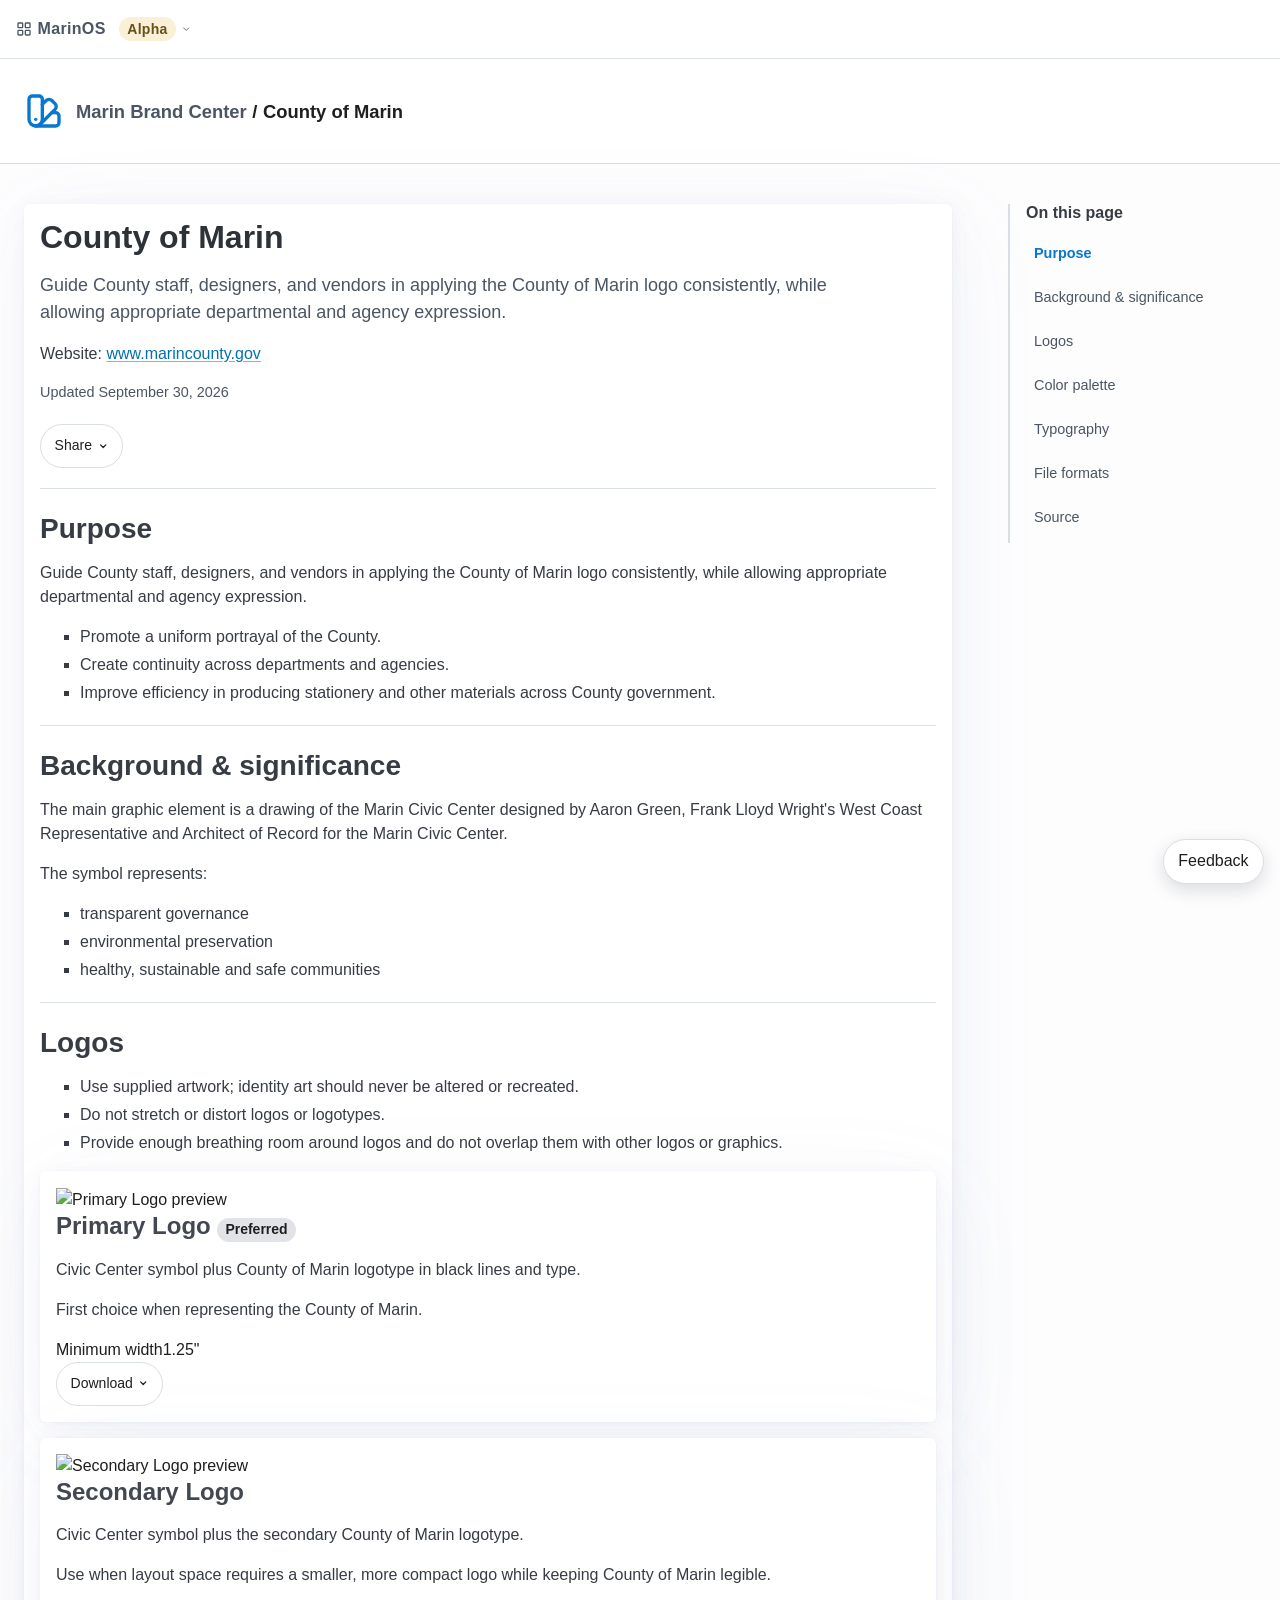
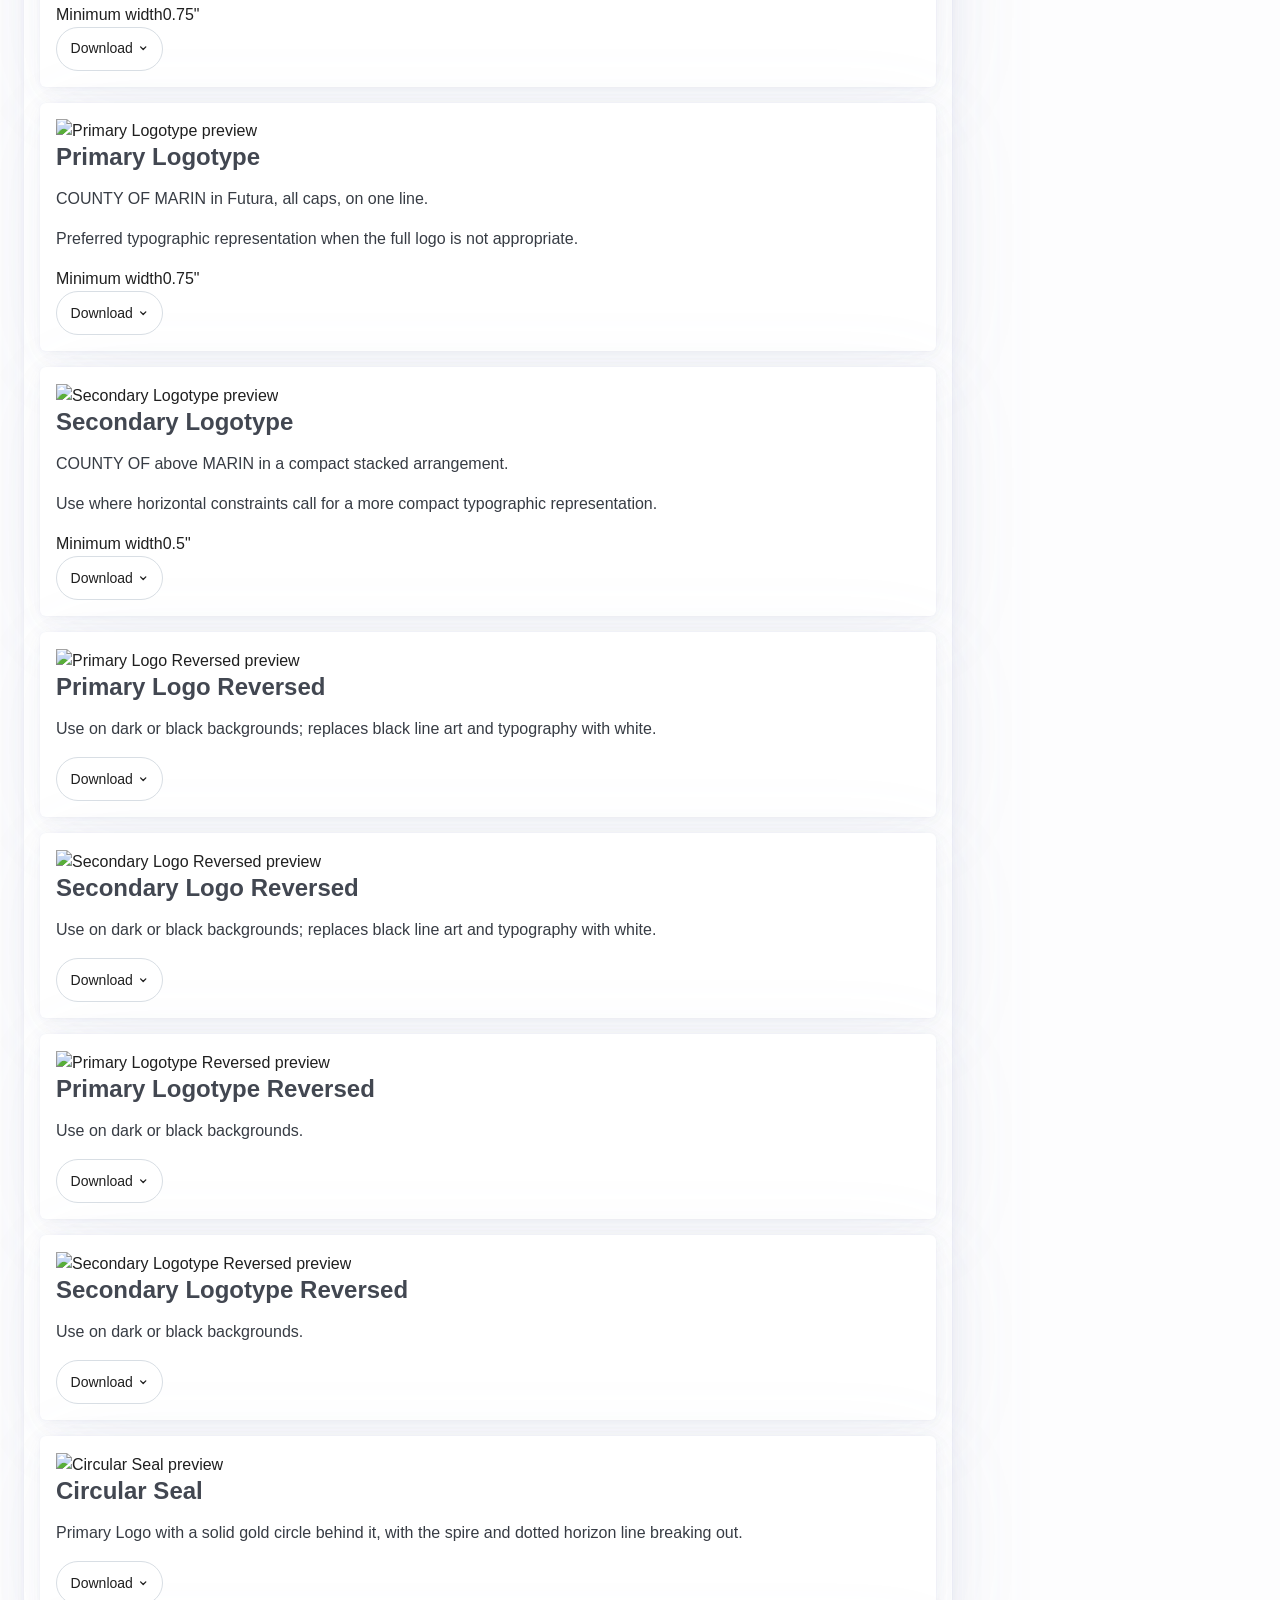
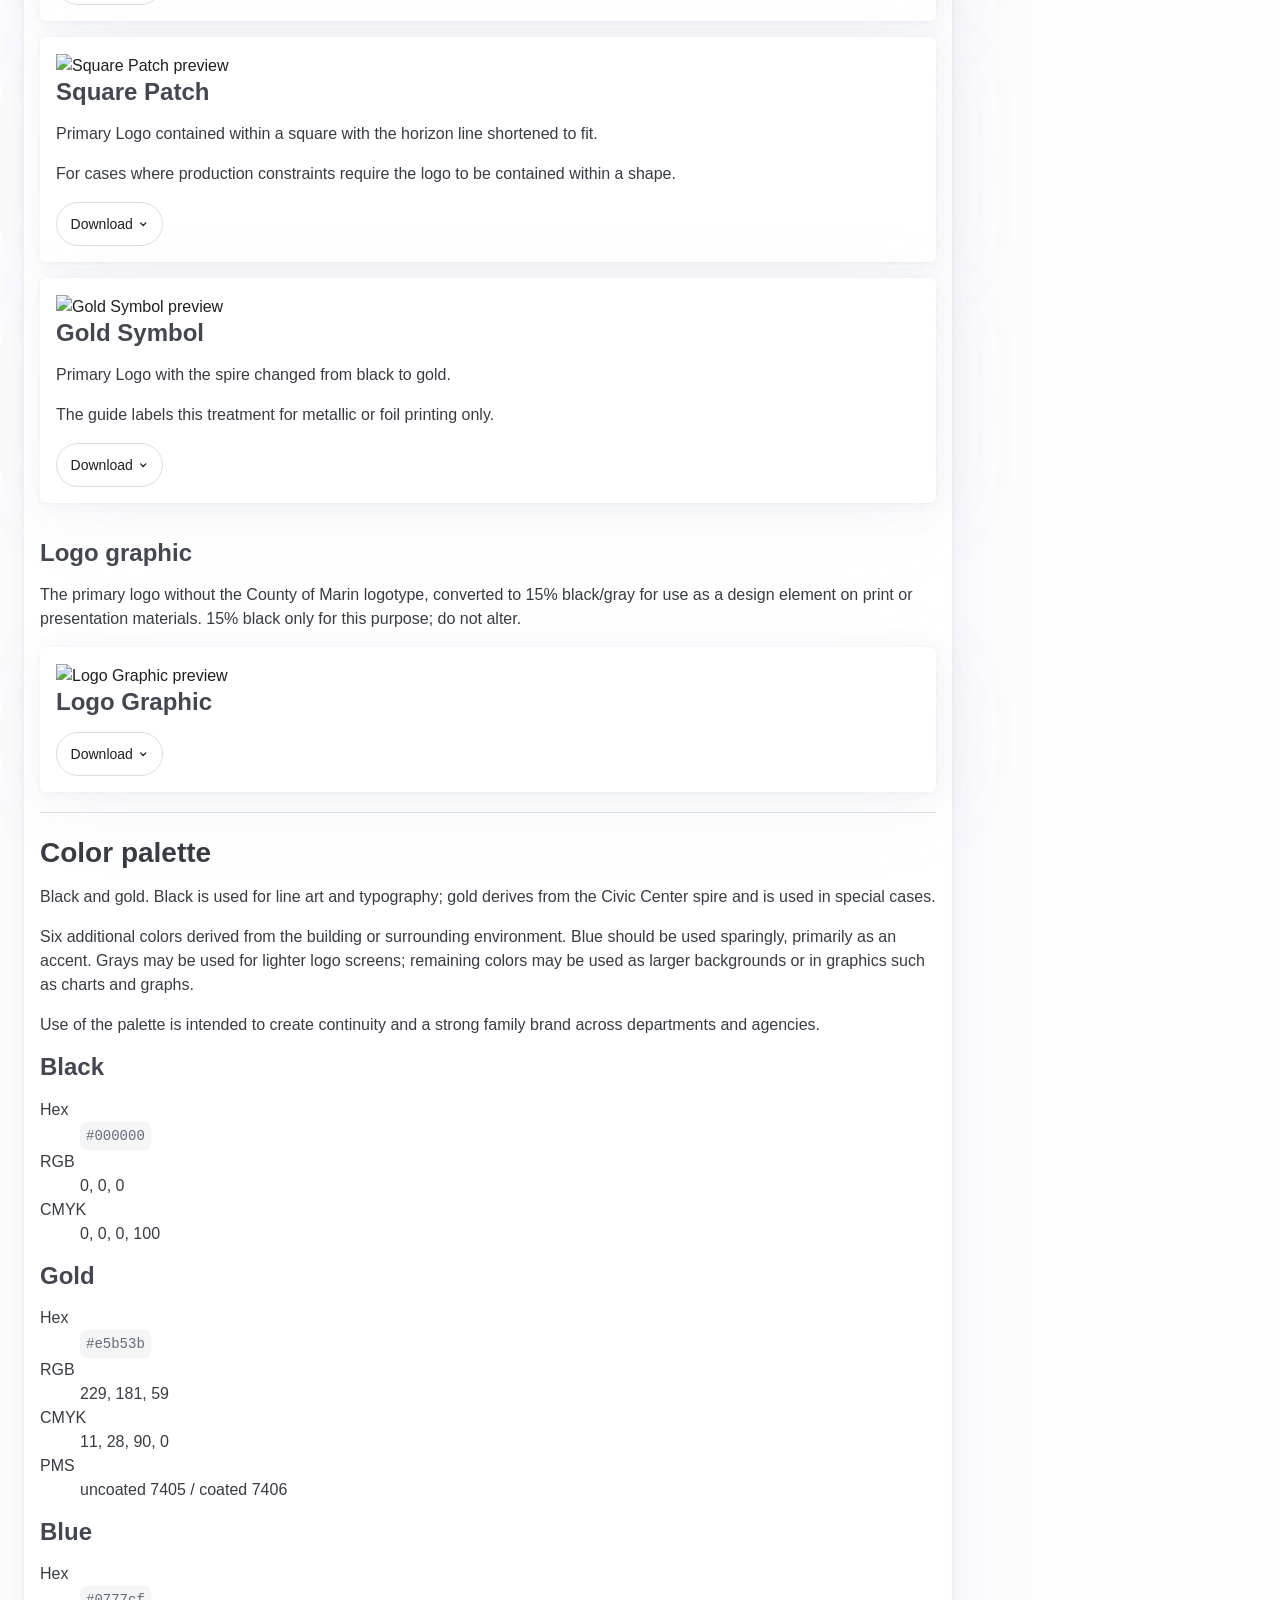
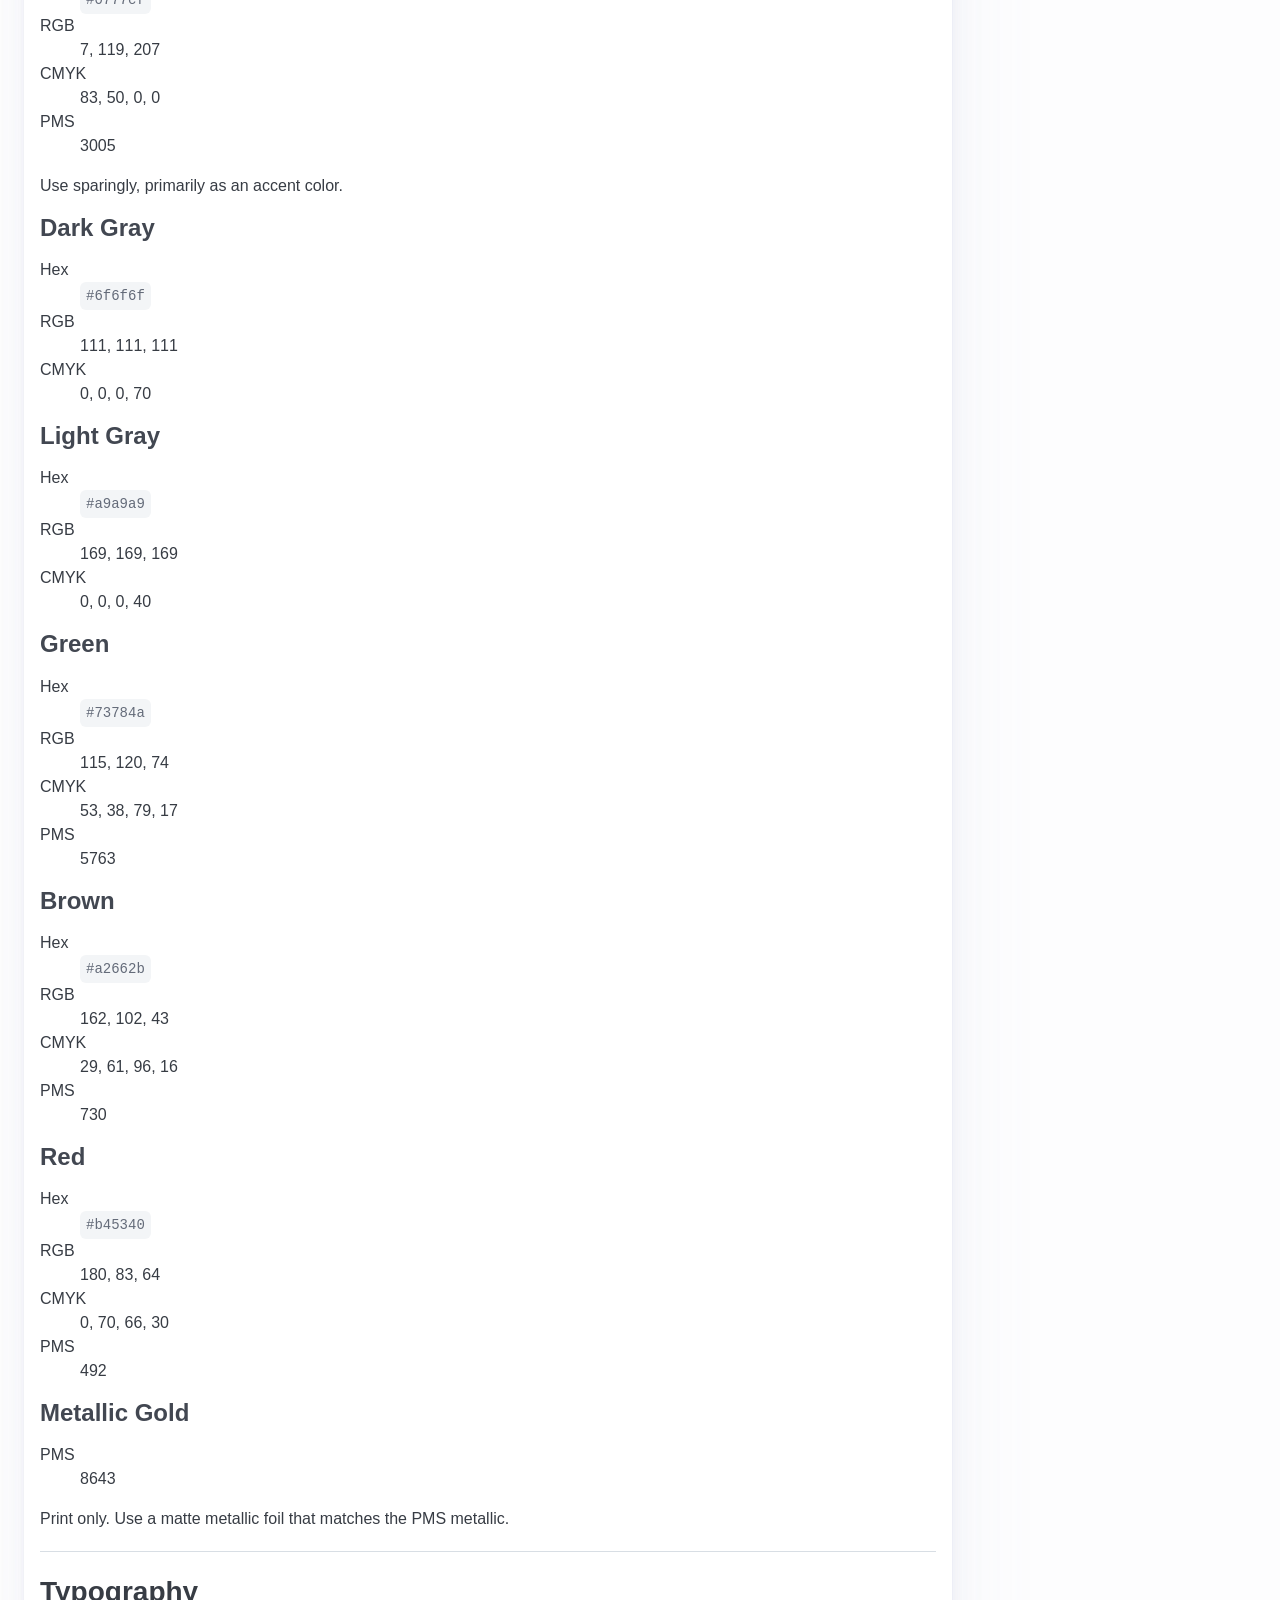
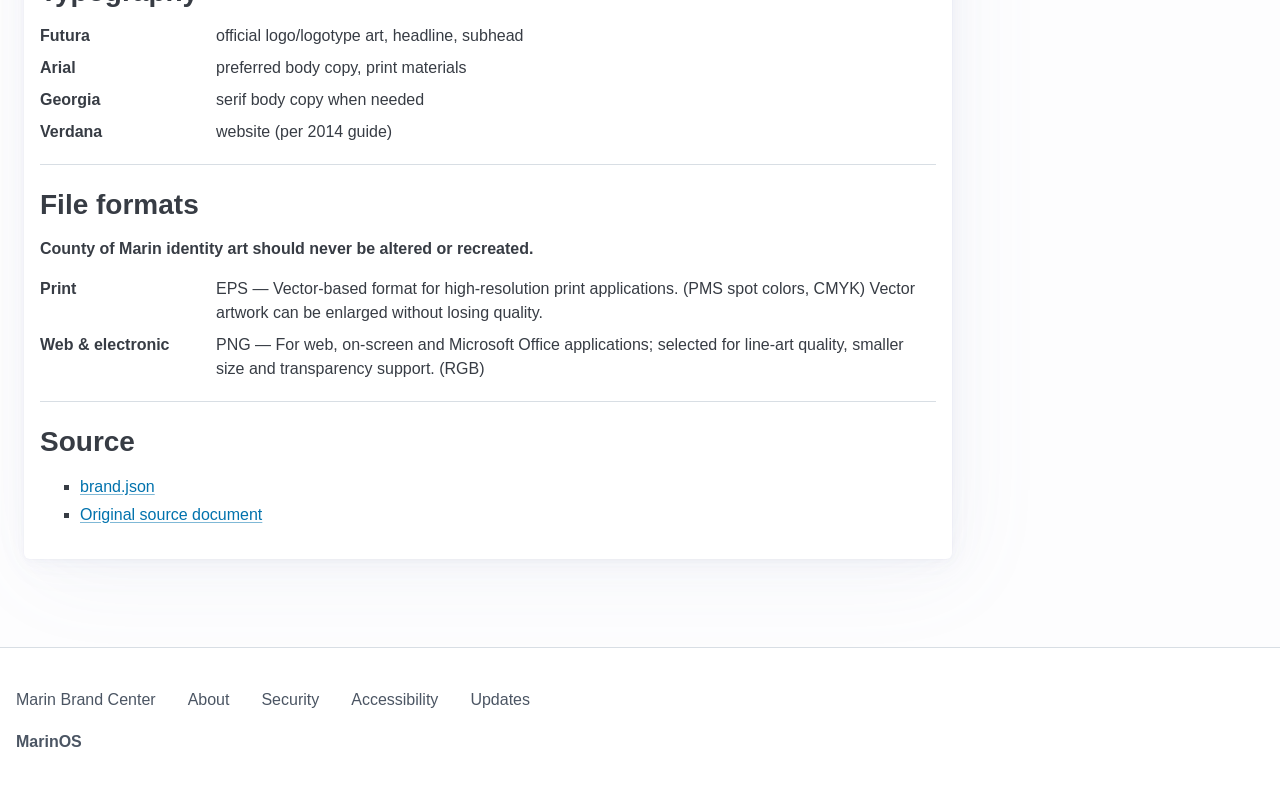
==== brands/county-of-marin/index.html @ d4b9179e "Add Engage Marin to the Brand Center Engage Marin now has its own page with its logos, colors, and f" ====
<!doctype html>
<html lang="en">
  <head>
    <meta charset="utf-8">
    <meta name="viewport" content="width=device-width, initial-scale=1">
    <title>County of Marin | Marin Brand Center</title><link rel="icon" type="image/svg+xml" href="data:image/svg+xml,%3Csvg xmlns='http://www.w3.org/2000/svg' viewBox='0 0 48 48'%3E%3Crect width='48' height='48' rx='10' fill='%23000'/%3E%3Cg fill='none' stroke='%23e5b53b' stroke-width='3.2' stroke-linecap='round' stroke-linejoin='round' transform='translate(9,9) scale(1.25)'%3E%3Cpath d='M11 17a4 4 0 0 1-8 0V5a2 2 0 0 1 2-2h4a2 2 0 0 1 2 2Z'/%3E%3Cpath d='M16.7 13H19a2 2 0 0 1 2 2v4a2 2 0 0 1-2 2H7'/%3E%3Cpath d='M 7 17h.01'/%3E%3Cpath d='m11 8 2.3-2.3a2.4 2.4 0 0 1 3.404.004L18.6 7.6a2.4 2.4 0 0 1 .026 3.434L9.9 19.8'/%3E%3C/g%3E%3C/svg%3E">
    <meta name="description" content="Guide County staff, designers, and vendors in applying the County of Marin logo consistently, while allowing appropriate departmental and agency expression.">
    <link rel="stylesheet" href="../../vendor/marinos/marinos.css">
    <link rel="stylesheet" href="styles.css">
  </head>
  <body>
    <a class="skip-link" href="#main">Skip to main content</a>
    <marin-os-banner></marin-os-banner>
    <header class="site-header"><div class="header-inner"><span class="docs-brand-icon" aria-hidden="true"><svg viewBox="0 0 24 24"><path d="M11 17a4 4 0 0 1-8 0V5a2 2 0 0 1 2-2h4a2 2 0 0 1 2 2Z"/><path d="M16.7 13H19a2 2 0 0 1 2 2v4a2 2 0 0 1-2 2H7"/><path d="M 7 17h.01"/><path d="m11 8 2.3-2.3a2.4 2.4 0 0 1 3.404.004L18.6 7.6a2.4 2.4 0 0 1 .026 3.434L9.9 19.8"/></svg></span><nav class="breadcrumb-nav" aria-label="Breadcrumb"><a href="../../index.html">Marin Brand Center</a> <span aria-hidden="true">/</span> County of Marin</nav></div></header>
    <main id="main" class="page" tabindex="-1">
      <div class="docs-layout">
        <article class="content">
          <h1 class="doc-title">County of Marin</h1>
          <p class="doc-description">Guide County staff, designers, and vendors in applying the County of Marin logo consistently, while allowing appropriate departmental and agency expression.</p>
          <p class="doc-website">Website: <a href="https://www.marincounty.gov/">www.marincounty.gov</a></p>
          <p class="doc-updated">Updated September 30, 2026</p>
          <div class="doc-actions">
            <div class="menu">
              <button type="button" class="doc-action menu-toggle" aria-expanded="false" aria-controls="share-menu-panel">Share<svg class="menu-toggle__caret" aria-hidden="true" viewBox="0 0 16 16"><path d="M4 6l4 4 4-4"/></svg></button>
              <div id="share-menu-panel" class="menu-panel" hidden><button type="button" data-action="share">Copy link</button></div>
            </div>
            <span class="doc-action-status" role="status" aria-live="polite"></span>
          </div>

        <section class="section" id="overview">
          <h2>Purpose</h2>
          <p>Guide County staff, designers, and vendors in applying the County of Marin logo consistently, while allowing appropriate departmental and agency expression.</p>
          <ul>
            <li>Promote a uniform portrayal of the County.</li>
            <li>Create continuity across departments and agencies.</li>
            <li>Improve efficiency in producing stationery and other materials across County government.</li>
          </ul>
        </section>

        <section class="section" id="background">
          <h2>Background &amp; significance</h2>
          <p>The main graphic element is a drawing of the Marin Civic Center designed by Aaron Green, Frank Lloyd Wright's West Coast Representative and Architect of Record for the Marin Civic Center.</p>
          <p>The symbol represents:</p>
          <ul>
            <li>transparent governance</li>
            <li>environmental preservation</li>
            <li>healthy, sustainable and safe communities</li>
          </ul>
        </section>

        <section class="section" id="logos">
          <h2>Logos</h2>
          <ul>
            <li>Use supplied artwork; identity art should never be altered or recreated.</li>
            <li>Do not stretch or distort logos or logotypes.</li>
            <li>Provide enough breathing room around logos and do not overlap them with other logos or graphics.</li>
          </ul>
          <div class="logo-grid">
            <article class="logo-card">
              <div class="logo-card__preview">
                <img src="assets/reference-previews/primary-logo-reference.png" alt="Primary Logo preview" loading="lazy">
              </div>
              <h3>Primary Logo <span class="app-badge">Preferred</span></h3>
              <p>Civic Center symbol plus County of Marin logotype in black lines and type.</p>
              <p>First choice when representing the County of Marin.</p>
              <div class="logo-card__meta">
                <div class="logo-card__field"><span class="logo-card__label">Minimum width</span><span class="logo-card__value">1.25"</span></div>
              </div>
              
              <div class="menu logo-card__download">
                <button type="button" class="doc-action menu-toggle" aria-expanded="false" aria-controls="download-primary-logo-panel">Download<svg class="menu-toggle__caret" aria-hidden="true" viewBox="0 0 16 16"><path d="M4 6l4 4 4-4"/></svg></button>
                <div id="download-primary-logo-panel" class="menu-panel" hidden>
                  <a href="assets/reference-previews/primary-logo-reference.png" download aria-label="Download Primary Logo as PNG">PNG</a>
                </div>
              </div>
            </article>
            <article class="logo-card">
              <div class="logo-card__preview">
                <img src="assets/reference-previews/secondary-logo-reference.png" alt="Secondary Logo preview" loading="lazy">
              </div>
              <h3>Secondary Logo</h3>
              <p>Civic Center symbol plus the secondary County of Marin logotype.</p>
              <p>Use when layout space requires a smaller, more compact logo while keeping County of Marin legible.</p>
              <div class="logo-card__meta">
                <div class="logo-card__field"><span class="logo-card__label">Minimum width</span><span class="logo-card__value">0.75"</span></div>
              </div>
              
              <div class="menu logo-card__download">
                <button type="button" class="doc-action menu-toggle" aria-expanded="false" aria-controls="download-secondary-logo-panel">Download<svg class="menu-toggle__caret" aria-hidden="true" viewBox="0 0 16 16"><path d="M4 6l4 4 4-4"/></svg></button>
                <div id="download-secondary-logo-panel" class="menu-panel" hidden>
                  <a href="assets/reference-previews/secondary-logo-reference.png" download aria-label="Download Secondary Logo as PNG">PNG</a>
                </div>
              </div>
            </article>
            <article class="logo-card">
              <div class="logo-card__preview">
                <img src="assets/reference-previews/primary-logotype-reference.png" alt="Primary Logotype preview" loading="lazy">
              </div>
              <h3>Primary Logotype</h3>
              <p>COUNTY OF MARIN in Futura, all caps, on one line.</p>
              <p>Preferred typographic representation when the full logo is not appropriate.</p>
              <div class="logo-card__meta">
                <div class="logo-card__field"><span class="logo-card__label">Minimum width</span><span class="logo-card__value">0.75"</span></div>
              </div>
              
              <div class="menu logo-card__download">
                <button type="button" class="doc-action menu-toggle" aria-expanded="false" aria-controls="download-primary-logotype-panel">Download<svg class="menu-toggle__caret" aria-hidden="true" viewBox="0 0 16 16"><path d="M4 6l4 4 4-4"/></svg></button>
                <div id="download-primary-logotype-panel" class="menu-panel" hidden>
                  <a href="assets/reference-previews/primary-logotype-reference.png" download aria-label="Download Primary Logotype as PNG">PNG</a>
                </div>
              </div>
            </article>
            <article class="logo-card">
              <div class="logo-card__preview">
                <img src="assets/reference-previews/secondary-logotype-reference.png" alt="Secondary Logotype preview" loading="lazy">
              </div>
              <h3>Secondary Logotype</h3>
              <p>COUNTY OF above MARIN in a compact stacked arrangement.</p>
              <p>Use where horizontal constraints call for a more compact typographic representation.</p>
              <div class="logo-card__meta">
                <div class="logo-card__field"><span class="logo-card__label">Minimum width</span><span class="logo-card__value">0.5"</span></div>
              </div>
              
              <div class="menu logo-card__download">
                <button type="button" class="doc-action menu-toggle" aria-expanded="false" aria-controls="download-secondary-logotype-panel">Download<svg class="menu-toggle__caret" aria-hidden="true" viewBox="0 0 16 16"><path d="M4 6l4 4 4-4"/></svg></button>
                <div id="download-secondary-logotype-panel" class="menu-panel" hidden>
                  <a href="assets/reference-previews/secondary-logotype-reference.png" download aria-label="Download Secondary Logotype as PNG">PNG</a>
                </div>
              </div>
            </article>
            <article class="logo-card">
              <div class="logo-card__preview logo-card__preview--reversed">
                <img src="assets/reference-previews/primary-logo-reversed-reference.png" alt="Primary Logo Reversed preview" loading="lazy">
              </div>
              <h3>Primary Logo Reversed</h3>
              
              <p>Use on dark or black backgrounds; replaces black line art and typography with white.</p>
              
              <div class="menu logo-card__download">
                <button type="button" class="doc-action menu-toggle" aria-expanded="false" aria-controls="download-primary-logo-reversed-panel">Download<svg class="menu-toggle__caret" aria-hidden="true" viewBox="0 0 16 16"><path d="M4 6l4 4 4-4"/></svg></button>
                <div id="download-primary-logo-reversed-panel" class="menu-panel" hidden>
                  <a href="assets/reference-previews/primary-logo-reversed-reference.png" download aria-label="Download Primary Logo Reversed as PNG">PNG</a>
                </div>
              </div>
            </article>
            <article class="logo-card">
              <div class="logo-card__preview logo-card__preview--reversed">
                <img src="assets/reference-previews/secondary-logo-reversed-reference.png" alt="Secondary Logo Reversed preview" loading="lazy">
              </div>
              <h3>Secondary Logo Reversed</h3>
              
              <p>Use on dark or black backgrounds; replaces black line art and typography with white.</p>
              
              <div class="menu logo-card__download">
                <button type="button" class="doc-action menu-toggle" aria-expanded="false" aria-controls="download-secondary-logo-reversed-panel">Download<svg class="menu-toggle__caret" aria-hidden="true" viewBox="0 0 16 16"><path d="M4 6l4 4 4-4"/></svg></button>
                <div id="download-secondary-logo-reversed-panel" class="menu-panel" hidden>
                  <a href="assets/reference-previews/secondary-logo-reversed-reference.png" download aria-label="Download Secondary Logo Reversed as PNG">PNG</a>
                </div>
              </div>
            </article>
            <article class="logo-card">
              <div class="logo-card__preview logo-card__preview--reversed">
                <img src="assets/reference-previews/primary-logotype-reversed-reference.png" alt="Primary Logotype Reversed preview" loading="lazy">
              </div>
              <h3>Primary Logotype Reversed</h3>
              
              <p>Use on dark or black backgrounds.</p>
              
              <div class="menu logo-card__download">
                <button type="button" class="doc-action menu-toggle" aria-expanded="false" aria-controls="download-primary-logotype-reversed-panel">Download<svg class="menu-toggle__caret" aria-hidden="true" viewBox="0 0 16 16"><path d="M4 6l4 4 4-4"/></svg></button>
                <div id="download-primary-logotype-reversed-panel" class="menu-panel" hidden>
                  <a href="assets/reference-previews/primary-logotype-reversed-reference.png" download aria-label="Download Primary Logotype Reversed as PNG">PNG</a>
                </div>
              </div>
            </article>
            <article class="logo-card">
              <div class="logo-card__preview logo-card__preview--reversed">
                <img src="assets/reference-previews/secondary-logotype-reversed-reference.png" alt="Secondary Logotype Reversed preview" loading="lazy">
              </div>
              <h3>Secondary Logotype Reversed</h3>
              
              <p>Use on dark or black backgrounds.</p>
              
              <div class="menu logo-card__download">
                <button type="button" class="doc-action menu-toggle" aria-expanded="false" aria-controls="download-secondary-logotype-reversed-panel">Download<svg class="menu-toggle__caret" aria-hidden="true" viewBox="0 0 16 16"><path d="M4 6l4 4 4-4"/></svg></button>
                <div id="download-secondary-logotype-reversed-panel" class="menu-panel" hidden>
                  <a href="assets/reference-previews/secondary-logotype-reversed-reference.png" download aria-label="Download Secondary Logotype Reversed as PNG">PNG</a>
                </div>
              </div>
            </article>
            <article class="logo-card">
              <div class="logo-card__preview">
                <img src="assets/reference-previews/circular-seal-reference.png" alt="Circular Seal preview" loading="lazy">
              </div>
              <h3>Circular Seal</h3>
              <p>Primary Logo with a solid gold circle behind it, with the spire and dotted horizon line breaking out.</p>
              
              
              <div class="menu logo-card__download">
                <button type="button" class="doc-action menu-toggle" aria-expanded="false" aria-controls="download-circular-seal-panel">Download<svg class="menu-toggle__caret" aria-hidden="true" viewBox="0 0 16 16"><path d="M4 6l4 4 4-4"/></svg></button>
                <div id="download-circular-seal-panel" class="menu-panel" hidden>
                  <a href="assets/reference-previews/circular-seal-reference.png" download aria-label="Download Circular Seal as PNG">PNG</a>
                </div>
              </div>
            </article>
            <article class="logo-card">
              <div class="logo-card__preview">
                <img src="assets/reference-previews/square-patch-reference.png" alt="Square Patch preview" loading="lazy">
              </div>
              <h3>Square Patch</h3>
              <p>Primary Logo contained within a square with the horizon line shortened to fit.</p>
              <p>For cases where production constraints require the logo to be contained within a shape.</p>
              
              <div class="menu logo-card__download">
                <button type="button" class="doc-action menu-toggle" aria-expanded="false" aria-controls="download-square-patch-panel">Download<svg class="menu-toggle__caret" aria-hidden="true" viewBox="0 0 16 16"><path d="M4 6l4 4 4-4"/></svg></button>
                <div id="download-square-patch-panel" class="menu-panel" hidden>
                  <a href="assets/reference-previews/square-patch-reference.png" download aria-label="Download Square Patch as PNG">PNG</a>
                </div>
              </div>
            </article>
            <article class="logo-card">
              <div class="logo-card__preview">
                <img src="assets/reference-previews/gold-symbol-reference.png" alt="Gold Symbol preview" loading="lazy">
              </div>
              <h3>Gold Symbol</h3>
              <p>Primary Logo with the spire changed from black to gold.</p>
              <p>The guide labels this treatment for metallic or foil printing only.</p>
              
              <div class="menu logo-card__download">
                <button type="button" class="doc-action menu-toggle" aria-expanded="false" aria-controls="download-gold-symbol-panel">Download<svg class="menu-toggle__caret" aria-hidden="true" viewBox="0 0 16 16"><path d="M4 6l4 4 4-4"/></svg></button>
                <div id="download-gold-symbol-panel" class="menu-panel" hidden>
                  <a href="assets/reference-previews/gold-symbol-reference.png" download aria-label="Download Gold Symbol as PNG">PNG</a>
                </div>
              </div>
            </article>
          </div>
          <h3>Logo graphic</h3>
          <p>The primary logo without the County of Marin logotype, converted to 15% black/gray for use as a design element on print or presentation materials. 15% black only for this purpose; do not alter.</p>
          <div class="logo-grid">
            <article class="logo-card">
              <div class="logo-card__preview">
                <img src="assets/reference-previews/logo-graphic-reference.png" alt="Logo Graphic preview" loading="lazy">
              </div>
              <h3>Logo Graphic</h3>
              
              <div class="menu logo-card__download">
                <button type="button" class="doc-action menu-toggle" aria-expanded="false" aria-controls="download-logo-graphic-panel">Download<svg class="menu-toggle__caret" aria-hidden="true" viewBox="0 0 16 16"><path d="M4 6l4 4 4-4"/></svg></button>
                <div id="download-logo-graphic-panel" class="menu-panel" hidden>
                  <a href="assets/reference-previews/logo-graphic-reference.png" download aria-label="Download Logo Graphic as PNG">PNG</a>
                </div>
              </div>
            </article>
          </div>
        </section>

        <section class="section" id="colors">
          <h2>Color palette</h2>
          <p>Black and gold. Black is used for line art and typography; gold derives from the Civic Center spire and is used in special cases.</p>
          <p>Six additional colors derived from the building or surrounding environment. Blue should be used sparingly, primarily as an accent. Grays may be used for lighter logo screens; remaining colors may be used as larger backgrounds or in graphics such as charts and graphs.</p>
          <p>Use of the palette is intended to create continuity and a strong family brand across departments and agencies.</p>
          <div class="swatch-grid">
          <div class="swatch">
            <div class="swatch__block" style="background:#000000"></div>
            <div class="swatch__meta">
              <h3>Black</h3>
              <dl>
                <dt>Hex</dt><dd><code>#000000</code></dd>
                <dt>RGB</dt><dd>0, 0, 0</dd>
                <dt>CMYK</dt><dd>0, 0, 0, 100</dd>
                
              </dl>
              
            </div>
          </div>
          <div class="swatch">
            <div class="swatch__block" style="background:#e5b53b"></div>
            <div class="swatch__meta">
              <h3>Gold</h3>
              <dl>
                <dt>Hex</dt><dd><code>#e5b53b</code></dd>
                <dt>RGB</dt><dd>229, 181, 59</dd>
                <dt>CMYK</dt><dd>11, 28, 90, 0</dd>
                <dt>PMS</dt><dd>uncoated 7405 / coated 7406</dd>
              </dl>
              
            </div>
          </div>
          <div class="swatch">
            <div class="swatch__block" style="background:#0777cf"></div>
            <div class="swatch__meta">
              <h3>Blue</h3>
              <dl>
                <dt>Hex</dt><dd><code>#0777cf</code></dd>
                <dt>RGB</dt><dd>7, 119, 207</dd>
                <dt>CMYK</dt><dd>83, 50, 0, 0</dd>
                <dt>PMS</dt><dd>3005</dd>
              </dl>
              <p class="swatch__usage">Use sparingly, primarily as an accent color.</p>
            </div>
          </div>
          <div class="swatch">
            <div class="swatch__block" style="background:#6f6f6f"></div>
            <div class="swatch__meta">
              <h3>Dark Gray</h3>
              <dl>
                <dt>Hex</dt><dd><code>#6f6f6f</code></dd>
                <dt>RGB</dt><dd>111, 111, 111</dd>
                <dt>CMYK</dt><dd>0, 0, 0, 70</dd>
                
              </dl>
              
            </div>
          </div>
          <div class="swatch">
            <div class="swatch__block" style="background:#a9a9a9"></div>
            <div class="swatch__meta">
              <h3>Light Gray</h3>
              <dl>
                <dt>Hex</dt><dd><code>#a9a9a9</code></dd>
                <dt>RGB</dt><dd>169, 169, 169</dd>
                <dt>CMYK</dt><dd>0, 0, 0, 40</dd>
                
              </dl>
              
            </div>
          </div>
          <div class="swatch">
            <div class="swatch__block" style="background:#73784a"></div>
            <div class="swatch__meta">
              <h3>Green</h3>
              <dl>
                <dt>Hex</dt><dd><code>#73784a</code></dd>
                <dt>RGB</dt><dd>115, 120, 74</dd>
                <dt>CMYK</dt><dd>53, 38, 79, 17</dd>
                <dt>PMS</dt><dd>5763</dd>
              </dl>
              
            </div>
          </div>
          <div class="swatch">
            <div class="swatch__block" style="background:#a2662b"></div>
            <div class="swatch__meta">
              <h3>Brown</h3>
              <dl>
                <dt>Hex</dt><dd><code>#a2662b</code></dd>
                <dt>RGB</dt><dd>162, 102, 43</dd>
                <dt>CMYK</dt><dd>29, 61, 96, 16</dd>
                <dt>PMS</dt><dd>730</dd>
              </dl>
              
            </div>
          </div>
          <div class="swatch">
            <div class="swatch__block" style="background:#b45340"></div>
            <div class="swatch__meta">
              <h3>Red</h3>
              <dl>
                <dt>Hex</dt><dd><code>#b45340</code></dd>
                <dt>RGB</dt><dd>180, 83, 64</dd>
                <dt>CMYK</dt><dd>0, 70, 66, 30</dd>
                <dt>PMS</dt><dd>492</dd>
              </dl>
              
            </div>
          </div>
          <div class="swatch">
            <div class="swatch__block" style="background:#e5b53b"></div>
            <div class="swatch__meta">
              <h3>Metallic Gold</h3>
              <dl>
                <dt>PMS</dt><dd>8643</dd>
              </dl>
              <p class="swatch__usage">Print only. Use a matte metallic foil that matches the PMS metallic.</p>
            </div>
          </div>
          </div>
        </section>

        <section class="section" id="typography">
          <h2>Typography</h2>
          
          <dl class="details">
            <dt>Futura</dt><dd>official logo/logotype art, headline, subhead</dd>
            <dt>Arial</dt><dd>preferred body copy, print materials</dd>
            <dt>Georgia</dt><dd>serif body copy when needed</dd>
            <dt>Verdana</dt><dd>website (per 2014 guide)</dd>
          </dl>
        </section>

        <section class="section" id="file-formats">
          <h2>File formats</h2>
          <p><strong>County of Marin identity art should never be altered or recreated.</strong></p>
          <dl class="details">
            <dt>Print</dt><dd>EPS — Vector-based format for high-resolution print applications. (PMS spot colors, CMYK) Vector artwork can be enlarged without losing quality.</dd>
            <dt>Web &amp; electronic</dt><dd>PNG — For web, on-screen and Microsoft Office applications; selected for line-art quality, smaller size and transparency support. (RGB)</dd>
          </dl>
        </section>

        <section class="section" id="source">
          <h2>Source</h2>
          <ul>
            <li><a href="brand.json" download>brand.json</a></li>
            <li><a href="source-documents/county-of-marin-identity-style-guide-2014.pdf">Original source document</a></li>
            
          </ul>
        </section>
        </article>
        <aside class="toc" aria-label="On this page">
          <h2>On this page</h2>
          <ul>
            <li><a href="#overview">Purpose</a></li>
            <li><a href="#background">Background &amp; significance</a></li>
            <li><a href="#logos">Logos</a></li>
            <li><a href="#colors">Color palette</a></li>
            <li><a href="#typography">Typography</a></li>
            <li><a href="#file-formats">File formats</a></li>
            <li><a href="#source">Source</a></li>
          </ul>
        </aside>
      </div>
    </main>
    <footer class="app-footer" role="contentinfo">
      <div class="app-footer__inner">
        <div class="app-footer__local">
          <span class="app-footer__app-name">Marin Brand Center</span>
          <nav class="app-footer__nav" aria-label="Marin Brand Center information">
            <a href="../../index.html#about">About</a>
            <a href="../../index.html#security">Security</a>
            <a href="../../index.html#accessibility">Accessibility</a>
            <a href="../../index.html#updates">Updates</a>
          </nav>
        </div>
        <div class="app-footer__platform"><a href="https://marincountygov.github.io/marin-os/">MarinOS</a></div>
      </div>
    </footer>
    <a class="app-feedback" href="https://form.asana.com/?k=qVUT83d5DBmlDiIyi-WAyQ&amp;d=23133298259496" target="_blank" rel="noreferrer">Feedback</a>
    <script src="../../vendor/marinos/marinos.js" defer></script>
  </body>
</html>
---- vendor/marinos/marinos.css ----
/* Generated: Pico + pinned Marin UI + policy adapters + shell integration. */
@charset "UTF-8";/*!
 * Pico CSS ✨ v2.1.1 (https://picocss.com)
 * Copyright 2019-2025 - Licensed under MIT
 */:host,:root{--pico-font-family-emoji:"Apple Color Emoji","Segoe UI Emoji","Segoe UI Symbol","Noto Color Emoji";--pico-font-family-sans-serif:system-ui,"Segoe UI",Roboto,Oxygen,Ubuntu,Cantarell,Helvetica,Arial,"Helvetica Neue",sans-serif,var(--pico-font-family-emoji);--pico-font-family-monospace:ui-monospace,SFMono-Regular,"SF Mono",Menlo,Consolas,"Liberation Mono",monospace,var(--pico-font-family-emoji);--pico-font-family:var(--pico-font-family-sans-serif);--pico-line-height:1.5;--pico-font-weight:400;--pico-font-size:100%;--pico-text-underline-offset:0.1rem;--pico-border-radius:0.25rem;--pico-border-width:0.0625rem;--pico-outline-width:0.125rem;--pico-transition:0.2s ease-in-out;--pico-spacing:1rem;--pico-typography-spacing-vertical:1rem;--pico-block-spacing-vertical:var(--pico-spacing);--pico-block-spacing-horizontal:var(--pico-spacing);--pico-grid-column-gap:var(--pico-spacing);--pico-grid-row-gap:var(--pico-spacing);--pico-form-element-spacing-vertical:0.75rem;--pico-form-element-spacing-horizontal:1rem;--pico-group-box-shadow:0 0 0 rgba(0, 0, 0, 0);--pico-group-box-shadow-focus-with-button:0 0 0 var(--pico-outline-width) var(--pico-primary-focus);--pico-group-box-shadow-focus-with-input:0 0 0 0.0625rem var(--pico-form-element-border-color);--pico-modal-overlay-backdrop-filter:blur(0.375rem);--pico-nav-element-spacing-vertical:1rem;--pico-nav-element-spacing-horizontal:0.5rem;--pico-nav-link-spacing-vertical:0.5rem;--pico-nav-link-spacing-horizontal:0.5rem;--pico-nav-breadcrumb-divider:">";--pico-icon-checkbox:url("data:image/svg+xml,%3Csvg xmlns='http://www.w3.org/2000/svg' width='24' height='24' viewBox='0 0 24 24' fill='none' stroke='rgb(255, 255, 255)' stroke-width='4' stroke-linecap='round' stroke-linejoin='round'%3E%3Cpolyline points='20 6 9 17 4 12'%3E%3C/polyline%3E%3C/svg%3E");--pico-icon-minus:url("data:image/svg+xml,%3Csvg xmlns='http://www.w3.org/2000/svg' width='24' height='24' viewBox='0 0 24 24' fill='none' stroke='rgb(255, 255, 255)' stroke-width='4' stroke-linecap='round' stroke-linejoin='round'%3E%3Cline x1='5' y1='12' x2='19' y2='12'%3E%3C/line%3E%3C/svg%3E");--pico-icon-chevron:url("data:image/svg+xml,%3Csvg xmlns='http://www.w3.org/2000/svg' width='24' height='24' viewBox='0 0 24 24' fill='none' stroke='rgb(136, 145, 164)' stroke-width='2' stroke-linecap='round' stroke-linejoin='round'%3E%3Cpolyline points='6 9 12 15 18 9'%3E%3C/polyline%3E%3C/svg%3E");--pico-icon-date:url("data:image/svg+xml,%3Csvg xmlns='http://www.w3.org/2000/svg' width='24' height='24' viewBox='0 0 24 24' fill='none' stroke='rgb(136, 145, 164)' stroke-width='2' stroke-linecap='round' stroke-linejoin='round'%3E%3Crect x='3' y='4' width='18' height='18' rx='2' ry='2'%3E%3C/rect%3E%3Cline x1='16' y1='2' x2='16' y2='6'%3E%3C/line%3E%3Cline x1='8' y1='2' x2='8' y2='6'%3E%3C/line%3E%3Cline x1='3' y1='10' x2='21' y2='10'%3E%3C/line%3E%3C/svg%3E");--pico-icon-time:url("data:image/svg+xml,%3Csvg xmlns='http://www.w3.org/2000/svg' width='24' height='24' viewBox='0 0 24 24' fill='none' stroke='rgb(136, 145, 164)' stroke-width='2' stroke-linecap='round' stroke-linejoin='round'%3E%3Ccircle cx='12' cy='12' r='10'%3E%3C/circle%3E%3Cpolyline points='12 6 12 12 16 14'%3E%3C/polyline%3E%3C/svg%3E");--pico-icon-search:url("data:image/svg+xml,%3Csvg xmlns='http://www.w3.org/2000/svg' width='24' height='24' viewBox='0 0 24 24' fill='none' stroke='rgb(136, 145, 164)' stroke-width='1.5' stroke-linecap='round' stroke-linejoin='round'%3E%3Ccircle cx='11' cy='11' r='8'%3E%3C/circle%3E%3Cline x1='21' y1='21' x2='16.65' y2='16.65'%3E%3C/line%3E%3C/svg%3E");--pico-icon-close:url("data:image/svg+xml,%3Csvg xmlns='http://www.w3.org/2000/svg' width='24' height='24' viewBox='0 0 24 24' fill='none' stroke='rgb(136, 145, 164)' stroke-width='3' stroke-linecap='round' stroke-linejoin='round'%3E%3Cline x1='18' y1='6' x2='6' y2='18'%3E%3C/line%3E%3Cline x1='6' y1='6' x2='18' y2='18'%3E%3C/line%3E%3C/svg%3E");--pico-icon-loading:url("data:image/svg+xml,%3Csvg fill='none' height='24' width='24' viewBox='0 0 24 24' xmlns='http://www.w3.org/2000/svg' %3E%3Cstyle%3E g %7B animation: rotate 2s linear infinite; transform-origin: center center; %7D circle %7B stroke-dasharray: 75,100; stroke-dashoffset: -5; animation: dash 1.5s ease-in-out infinite; stroke-linecap: round; %7D @keyframes rotate %7B 0%25 %7B transform: rotate(0deg); %7D 100%25 %7B transform: rotate(360deg); %7D %7D @keyframes dash %7B 0%25 %7B stroke-dasharray: 1,100; stroke-dashoffset: 0; %7D 50%25 %7B stroke-dasharray: 44.5,100; stroke-dashoffset: -17.5; %7D 100%25 %7B stroke-dasharray: 44.5,100; stroke-dashoffset: -62; %7D %7D %3C/style%3E%3Cg%3E%3Ccircle cx='12' cy='12' r='10' fill='none' stroke='rgb(136, 145, 164)' stroke-width='4' /%3E%3C/g%3E%3C/svg%3E")}@media (min-width:576px){:host,:root{--pico-font-size:106.25%}}@media (min-width:768px){:host,:root{--pico-font-size:112.5%}}@media (min-width:1024px){:host,:root{--pico-font-size:118.75%}}@media (min-width:1280px){:host,:root{--pico-font-size:125%}}@media (min-width:1536px){:host,:root{--pico-font-size:131.25%}}a{--pico-text-decoration:underline}a.contrast,a.secondary{--pico-text-decoration:underline}small{--pico-font-size:0.875em}h1,h2,h3,h4,h5,h6{--pico-font-weight:700}h1{--pico-font-size:2rem;--pico-line-height:1.125;--pico-typography-spacing-top:3rem}h2{--pico-font-size:1.75rem;--pico-line-height:1.15;--pico-typography-spacing-top:2.625rem}h3{--pico-font-size:1.5rem;--pico-line-height:1.175;--pico-typography-spacing-top:2.25rem}h4{--pico-font-size:1.25rem;--pico-line-height:1.2;--pico-typography-spacing-top:1.874rem}h5{--pico-font-size:1.125rem;--pico-line-height:1.225;--pico-typography-spacing-top:1.6875rem}h6{--pico-font-size:1rem;--pico-line-height:1.25;--pico-typography-spacing-top:1.5rem}tfoot td,tfoot th,thead td,thead th{--pico-font-weight:600;--pico-border-width:0.1875rem}code,kbd,pre,samp{--pico-font-family:var(--pico-font-family-monospace)}kbd{--pico-font-weight:bolder}:where(select,textarea),input:not([type=submit],[type=button],[type=reset],[type=checkbox],[type=radio],[type=file]){--pico-outline-width:0.0625rem}[type=search]{--pico-border-radius:5rem}[type=checkbox],[type=radio]{--pico-border-width:0.125rem}[type=checkbox][role=switch]{--pico-border-width:0.1875rem}details.dropdown summary:not([role=button]){--pico-outline-width:0.0625rem}nav details.dropdown summary:focus-visible{--pico-outline-width:0.125rem}[role=search]{--pico-border-radius:5rem}[role=group]:has(button.secondary:focus,[type=submit].secondary:focus,[type=button].secondary:focus,[role=button].secondary:focus),[role=search]:has(button.secondary:focus,[type=submit].secondary:focus,[type=button].secondary:focus,[role=button].secondary:focus){--pico-group-box-shadow-focus-with-button:0 0 0 var(--pico-outline-width) var(--pico-secondary-focus)}[role=group]:has(button.contrast:focus,[type=submit].contrast:focus,[type=button].contrast:focus,[role=button].contrast:focus),[role=search]:has(button.contrast:focus,[type=submit].contrast:focus,[type=button].contrast:focus,[role=button].contrast:focus){--pico-group-box-shadow-focus-with-button:0 0 0 var(--pico-outline-width) var(--pico-contrast-focus)}[role=group] [role=button],[role=group] [type=button],[role=group] [type=submit],[role=group] button,[role=search] [role=button],[role=search] [type=button],[role=search] [type=submit],[role=search] button{--pico-form-element-spacing-horizontal:2rem}details summary[role=button]:not(.outline)::after{filter:brightness(0) invert(1)}[aria-busy=true]:not(input,select,textarea):is(button,[type=submit],[type=button],[type=reset],[role=button]):not(.outline)::before{filter:brightness(0) invert(1)}:host(:not([data-theme=dark])),:root:not([data-theme=dark]),[data-theme=light]{color-scheme:light;--pico-background-color:#fff;--pico-color:#373c44;--pico-text-selection-color:rgba(2, 154, 232, 0.25);--pico-muted-color:#646b79;--pico-muted-border-color:rgb(231, 234, 239.5);--pico-primary:#0172ad;--pico-primary-background:#0172ad;--pico-primary-border:var(--pico-primary-background);--pico-primary-underline:rgba(1, 114, 173, 0.5);--pico-primary-hover:#015887;--pico-primary-hover-background:#02659a;--pico-primary-hover-border:var(--pico-primary-hover-background);--pico-primary-hover-underline:var(--pico-primary-hover);--pico-primary-focus:rgba(2, 154, 232, 0.5);--pico-primary-inverse:#fff;--pico-secondary:#5d6b89;--pico-secondary-background:#525f7a;--pico-secondary-border:var(--pico-secondary-background);--pico-secondary-underline:rgba(93, 107, 137, 0.5);--pico-secondary-hover:#48536b;--pico-secondary-hover-background:#48536b;--pico-secondary-hover-border:var(--pico-secondary-hover-background);--pico-secondary-hover-underline:var(--pico-secondary-hover);--pico-secondary-focus:rgba(93, 107, 137, 0.25);--pico-secondary-inverse:#fff;--pico-contrast:#181c25;--pico-contrast-background:#181c25;--pico-contrast-border:var(--pico-contrast-background);--pico-contrast-underline:rgba(24, 28, 37, 0.5);--pico-contrast-hover:#000;--pico-contrast-hover-background:#000;--pico-contrast-hover-border:var(--pico-contrast-hover-background);--pico-contrast-hover-underline:var(--pico-secondary-hover);--pico-contrast-focus:rgba(93, 107, 137, 0.25);--pico-contrast-inverse:#fff;--pico-box-shadow:0.0145rem 0.029rem 0.174rem rgba(129, 145, 181, 0.01698),0.0335rem 0.067rem 0.402rem rgba(129, 145, 181, 0.024),0.0625rem 0.125rem 0.75rem rgba(129, 145, 181, 0.03),0.1125rem 0.225rem 1.35rem rgba(129, 145, 181, 0.036),0.2085rem 0.417rem 2.502rem rgba(129, 145, 181, 0.04302),0.5rem 1rem 6rem rgba(129, 145, 181, 0.06),0 0 0 0.0625rem rgba(129, 145, 181, 0.015);--pico-h1-color:#2d3138;--pico-h2-color:#373c44;--pico-h3-color:#424751;--pico-h4-color:#4d535e;--pico-h5-color:#5c6370;--pico-h6-color:#646b79;--pico-mark-background-color:rgb(252.5, 230.5, 191.5);--pico-mark-color:#0f1114;--pico-ins-color:rgb(28.5, 105.5, 84);--pico-del-color:rgb(136, 56.5, 53);--pico-blockquote-border-color:var(--pico-muted-border-color);--pico-blockquote-footer-color:var(--pico-muted-color);--pico-button-box-shadow:0 0 0 rgba(0, 0, 0, 0);--pico-button-hover-box-shadow:0 0 0 rgba(0, 0, 0, 0);--pico-table-border-color:var(--pico-muted-border-color);--pico-table-row-stripped-background-color:rgba(111, 120, 135, 0.0375);--pico-code-background-color:rgb(243, 244.5, 246.75);--pico-code-color:#646b79;--pico-code-kbd-background-color:var(--pico-color);--pico-code-kbd-color:var(--pico-background-color);--pico-form-element-background-color:rgb(251, 251.5, 252.25);--pico-form-element-selected-background-color:#dfe3eb;--pico-form-element-border-color:#cfd5e2;--pico-form-element-color:#23262c;--pico-form-element-placeholder-color:var(--pico-muted-color);--pico-form-element-active-background-color:#fff;--pico-form-element-active-border-color:var(--pico-primary-border);--pico-form-element-focus-color:var(--pico-primary-border);--pico-form-element-disabled-opacity:0.5;--pico-form-element-invalid-border-color:rgb(183.5, 105.5, 106.5);--pico-form-element-invalid-active-border-color:rgb(200.25, 79.25, 72.25);--pico-form-element-invalid-focus-color:var(--pico-form-element-invalid-active-border-color);--pico-form-element-valid-border-color:rgb(76, 154.5, 137.5);--pico-form-element-valid-active-border-color:rgb(39, 152.75, 118.75);--pico-form-element-valid-focus-color:var(--pico-form-element-valid-active-border-color);--pico-switch-background-color:#bfc7d9;--pico-switch-checked-background-color:var(--pico-primary-background);--pico-switch-color:#fff;--pico-switch-thumb-box-shadow:0 0 0 rgba(0, 0, 0, 0);--pico-range-border-color:#dfe3eb;--pico-range-active-border-color:#bfc7d9;--pico-range-thumb-border-color:var(--pico-background-color);--pico-range-thumb-color:var(--pico-secondary-background);--pico-range-thumb-active-color:var(--pico-primary-background);--pico-accordion-border-color:var(--pico-muted-border-color);--pico-accordion-active-summary-color:var(--pico-primary-hover);--pico-accordion-close-summary-color:var(--pico-color);--pico-accordion-open-summary-color:var(--pico-muted-color);--pico-card-background-color:var(--pico-background-color);--pico-card-border-color:var(--pico-muted-border-color);--pico-card-box-shadow:var(--pico-box-shadow);--pico-card-sectioning-background-color:rgb(251, 251.5, 252.25);--pico-dropdown-background-color:#fff;--pico-dropdown-border-color:#eff1f4;--pico-dropdown-box-shadow:var(--pico-box-shadow);--pico-dropdown-color:var(--pico-color);--pico-dropdown-hover-background-color:#eff1f4;--pico-loading-spinner-opacity:0.5;--pico-modal-overlay-background-color:rgba(232, 234, 237, 0.75);--pico-progress-background-color:#dfe3eb;--pico-progress-color:var(--pico-primary-background);--pico-tooltip-background-color:var(--pico-contrast-background);--pico-tooltip-color:var(--pico-contrast-inverse);--pico-icon-valid:url("data:image/svg+xml,%3Csvg xmlns='http://www.w3.org/2000/svg' width='24' height='24' viewBox='0 0 24 24' fill='none' stroke='rgb(76, 154.5, 137.5)' stroke-width='2' stroke-linecap='round' stroke-linejoin='round'%3E%3Cpolyline points='20 6 9 17 4 12'%3E%3C/polyline%3E%3C/svg%3E");--pico-icon-invalid:url("data:image/svg+xml,%3Csvg xmlns='http://www.w3.org/2000/svg' width='24' height='24' viewBox='0 0 24 24' fill='none' stroke='rgb(200.25, 79.25, 72.25)' stroke-width='2' stroke-linecap='round' stroke-linejoin='round'%3E%3Ccircle cx='12' cy='12' r='10'%3E%3C/circle%3E%3Cline x1='12' y1='8' x2='12' y2='12'%3E%3C/line%3E%3Cline x1='12' y1='16' x2='12.01' y2='16'%3E%3C/line%3E%3C/svg%3E")}:host(:not([data-theme=dark])) input:is([type=submit],[type=button],[type=reset],[type=checkbox],[type=radio],[type=file]),:root:not([data-theme=dark]) input:is([type=submit],[type=button],[type=reset],[type=checkbox],[type=radio],[type=file]),[data-theme=light] input:is([type=submit],[type=button],[type=reset],[type=checkbox],[type=radio],[type=file]){--pico-form-element-focus-color:var(--pico-primary-focus)}@media only screen and (prefers-color-scheme:dark){:host(:not([data-theme])),:root:not([data-theme]){color-scheme:dark;--pico-background-color:rgb(19, 22.5, 30.5);--pico-color:#c2c7d0;--pico-text-selection-color:rgba(1, 170, 255, 0.1875);--pico-muted-color:#7b8495;--pico-muted-border-color:#202632;--pico-primary:#01aaff;--pico-primary-background:#0172ad;--pico-primary-border:var(--pico-primary-background);--pico-primary-underline:rgba(1, 170, 255, 0.5);--pico-primary-hover:#79c0ff;--pico-primary-hover-background:#017fc0;--pico-primary-hover-border:var(--pico-primary-hover-background);--pico-primary-hover-underline:var(--pico-primary-hover);--pico-primary-focus:rgba(1, 170, 255, 0.375);--pico-primary-inverse:#fff;--pico-secondary:#969eaf;--pico-secondary-background:#525f7a;--pico-secondary-border:var(--pico-secondary-background);--pico-secondary-underline:rgba(150, 158, 175, 0.5);--pico-secondary-hover:#b3b9c5;--pico-secondary-hover-background:#5d6b89;--pico-secondary-hover-border:var(--pico-secondary-hover-background);--pico-secondary-hover-underline:var(--pico-secondary-hover);--pico-secondary-focus:rgba(144, 158, 190, 0.25);--pico-secondary-inverse:#fff;--pico-contrast:#dfe3eb;--pico-contrast-background:#eff1f4;--pico-contrast-border:var(--pico-contrast-background);--pico-contrast-underline:rgba(223, 227, 235, 0.5);--pico-contrast-hover:#fff;--pico-contrast-hover-background:#fff;--pico-contrast-hover-border:var(--pico-contrast-hover-background);--pico-contrast-hover-underline:var(--pico-contrast-hover);--pico-contrast-focus:rgba(207, 213, 226, 0.25);--pico-contrast-inverse:#000;--pico-box-shadow:0.0145rem 0.029rem 0.174rem rgba(7, 8.5, 12, 0.01698),0.0335rem 0.067rem 0.402rem rgba(7, 8.5, 12, 0.024),0.0625rem 0.125rem 0.75rem rgba(7, 8.5, 12, 0.03),0.1125rem 0.225rem 1.35rem rgba(7, 8.5, 12, 0.036),0.2085rem 0.417rem 2.502rem rgba(7, 8.5, 12, 0.04302),0.5rem 1rem 6rem rgba(7, 8.5, 12, 0.06),0 0 0 0.0625rem rgba(7, 8.5, 12, 0.015);--pico-h1-color:#f0f1f3;--pico-h2-color:#e0e3e7;--pico-h3-color:#c2c7d0;--pico-h4-color:#b3b9c5;--pico-h5-color:#a4acba;--pico-h6-color:#8891a4;--pico-mark-background-color:#014063;--pico-mark-color:#fff;--pico-ins-color:#62af9a;--pico-del-color:rgb(205.5, 126, 123);--pico-blockquote-border-color:var(--pico-muted-border-color);--pico-blockquote-footer-color:var(--pico-muted-color);--pico-button-box-shadow:0 0 0 rgba(0, 0, 0, 0);--pico-button-hover-box-shadow:0 0 0 rgba(0, 0, 0, 0);--pico-table-border-color:var(--pico-muted-border-color);--pico-table-row-stripped-background-color:rgba(111, 120, 135, 0.0375);--pico-code-background-color:rgb(26, 30.5, 40.25);--pico-code-color:#8891a4;--pico-code-kbd-background-color:var(--pico-color);--pico-code-kbd-color:var(--pico-background-color);--pico-form-element-background-color:rgb(28, 33, 43.5);--pico-form-element-selected-background-color:#2a3140;--pico-form-element-border-color:#2a3140;--pico-form-element-color:#e0e3e7;--pico-form-element-placeholder-color:#8891a4;--pico-form-element-active-background-color:rgb(26, 30.5, 40.25);--pico-form-element-active-border-color:var(--pico-primary-border);--pico-form-element-focus-color:var(--pico-primary-border);--pico-form-element-disabled-opacity:0.5;--pico-form-element-invalid-border-color:rgb(149.5, 74, 80);--pico-form-element-invalid-active-border-color:rgb(183.25, 63.5, 59);--pico-form-element-invalid-focus-color:var(--pico-form-element-invalid-active-border-color);--pico-form-element-valid-border-color:#2a7b6f;--pico-form-element-valid-active-border-color:rgb(22, 137, 105.5);--pico-form-element-valid-focus-color:var(--pico-form-element-valid-active-border-color);--pico-switch-background-color:#333c4e;--pico-switch-checked-background-color:var(--pico-primary-background);--pico-switch-color:#fff;--pico-switch-thumb-box-shadow:0 0 0 rgba(0, 0, 0, 0);--pico-range-border-color:#202632;--pico-range-active-border-color:#2a3140;--pico-range-thumb-border-color:var(--pico-background-color);--pico-range-thumb-color:var(--pico-secondary-background);--pico-range-thumb-active-color:var(--pico-primary-background);--pico-accordion-border-color:var(--pico-muted-border-color);--pico-accordion-active-summary-color:var(--pico-primary-hover);--pico-accordion-close-summary-color:var(--pico-color);--pico-accordion-open-summary-color:var(--pico-muted-color);--pico-card-background-color:#181c25;--pico-card-border-color:var(--pico-card-background-color);--pico-card-box-shadow:var(--pico-box-shadow);--pico-card-sectioning-background-color:rgb(26, 30.5, 40.25);--pico-dropdown-background-color:#181c25;--pico-dropdown-border-color:#202632;--pico-dropdown-box-shadow:var(--pico-box-shadow);--pico-dropdown-color:var(--pico-color);--pico-dropdown-hover-background-color:#202632;--pico-loading-spinner-opacity:0.5;--pico-modal-overlay-background-color:rgba(7.5, 8.5, 10, 0.75);--pico-progress-background-color:#202632;--pico-progress-color:var(--pico-primary-background);--pico-tooltip-background-color:var(--pico-contrast-background);--pico-tooltip-color:var(--pico-contrast-inverse);--pico-icon-valid:url("data:image/svg+xml,%3Csvg xmlns='http://www.w3.org/2000/svg' width='24' height='24' viewBox='0 0 24 24' fill='none' stroke='rgb(42, 123, 111)' stroke-width='2' stroke-linecap='round' stroke-linejoin='round'%3E%3Cpolyline points='20 6 9 17 4 12'%3E%3C/polyline%3E%3C/svg%3E");--pico-icon-invalid:url("data:image/svg+xml,%3Csvg xmlns='http://www.w3.org/2000/svg' width='24' height='24' viewBox='0 0 24 24' fill='none' stroke='rgb(149.5, 74, 80)' stroke-width='2' stroke-linecap='round' stroke-linejoin='round'%3E%3Ccircle cx='12' cy='12' r='10'%3E%3C/circle%3E%3Cline x1='12' y1='8' x2='12' y2='12'%3E%3C/line%3E%3Cline x1='12' y1='16' x2='12.01' y2='16'%3E%3C/line%3E%3C/svg%3E")}:host(:not([data-theme])) input:is([type=submit],[type=button],[type=reset],[type=checkbox],[type=radio],[type=file]),:root:not([data-theme]) input:is([type=submit],[type=button],[type=reset],[type=checkbox],[type=radio],[type=file]){--pico-form-element-focus-color:var(--pico-primary-focus)}:host(:not([data-theme])) details summary[role=button].contrast:not(.outline)::after,:root:not([data-theme]) details summary[role=button].contrast:not(.outline)::after{filter:brightness(0)}:host(:not([data-theme])) [aria-busy=true]:not(input,select,textarea).contrast:is(button,[type=submit],[type=button],[type=reset],[role=button]):not(.outline)::before,:root:not([data-theme]) [aria-busy=true]:not(input,select,textarea).contrast:is(button,[type=submit],[type=button],[type=reset],[role=button]):not(.outline)::before{filter:brightness(0)}}[data-theme=dark]{color-scheme:dark;--pico-background-color:rgb(19, 22.5, 30.5);--pico-color:#c2c7d0;--pico-text-selection-color:rgba(1, 170, 255, 0.1875);--pico-muted-color:#7b8495;--pico-muted-border-color:#202632;--pico-primary:#01aaff;--pico-primary-background:#0172ad;--pico-primary-border:var(--pico-primary-background);--pico-primary-underline:rgba(1, 170, 255, 0.5);--pico-primary-hover:#79c0ff;--pico-primary-hover-background:#017fc0;--pico-primary-hover-border:var(--pico-primary-hover-background);--pico-primary-hover-underline:var(--pico-primary-hover);--pico-primary-focus:rgba(1, 170, 255, 0.375);--pico-primary-inverse:#fff;--pico-secondary:#969eaf;--pico-secondary-background:#525f7a;--pico-secondary-border:var(--pico-secondary-background);--pico-secondary-underline:rgba(150, 158, 175, 0.5);--pico-secondary-hover:#b3b9c5;--pico-secondary-hover-background:#5d6b89;--pico-secondary-hover-border:var(--pico-secondary-hover-background);--pico-secondary-hover-underline:var(--pico-secondary-hover);--pico-secondary-focus:rgba(144, 158, 190, 0.25);--pico-secondary-inverse:#fff;--pico-contrast:#dfe3eb;--pico-contrast-background:#eff1f4;--pico-contrast-border:var(--pico-contrast-background);--pico-contrast-underline:rgba(223, 227, 235, 0.5);--pico-contrast-hover:#fff;--pico-contrast-hover-background:#fff;--pico-contrast-hover-border:var(--pico-contrast-hover-background);--pico-contrast-hover-underline:var(--pico-contrast-hover);--pico-contrast-focus:rgba(207, 213, 226, 0.25);--pico-contrast-inverse:#000;--pico-box-shadow:0.0145rem 0.029rem 0.174rem rgba(7, 8.5, 12, 0.01698),0.0335rem 0.067rem 0.402rem rgba(7, 8.5, 12, 0.024),0.0625rem 0.125rem 0.75rem rgba(7, 8.5, 12, 0.03),0.1125rem 0.225rem 1.35rem rgba(7, 8.5, 12, 0.036),0.2085rem 0.417rem 2.502rem rgba(7, 8.5, 12, 0.04302),0.5rem 1rem 6rem rgba(7, 8.5, 12, 0.06),0 0 0 0.0625rem rgba(7, 8.5, 12, 0.015);--pico-h1-color:#f0f1f3;--pico-h2-color:#e0e3e7;--pico-h3-color:#c2c7d0;--pico-h4-color:#b3b9c5;--pico-h5-color:#a4acba;--pico-h6-color:#8891a4;--pico-mark-background-color:#014063;--pico-mark-color:#fff;--pico-ins-color:#62af9a;--pico-del-color:rgb(205.5, 126, 123);--pico-blockquote-border-color:var(--pico-muted-border-color);--pico-blockquote-footer-color:var(--pico-muted-color);--pico-button-box-shadow:0 0 0 rgba(0, 0, 0, 0);--pico-button-hover-box-shadow:0 0 0 rgba(0, 0, 0, 0);--pico-table-border-color:var(--pico-muted-border-color);--pico-table-row-stripped-background-color:rgba(111, 120, 135, 0.0375);--pico-code-background-color:rgb(26, 30.5, 40.25);--pico-code-color:#8891a4;--pico-code-kbd-background-color:var(--pico-color);--pico-code-kbd-color:var(--pico-background-color);--pico-form-element-background-color:rgb(28, 33, 43.5);--pico-form-element-selected-background-color:#2a3140;--pico-form-element-border-color:#2a3140;--pico-form-element-color:#e0e3e7;--pico-form-element-placeholder-color:#8891a4;--pico-form-element-active-background-color:rgb(26, 30.5, 40.25);--pico-form-element-active-border-color:var(--pico-primary-border);--pico-form-element-focus-color:var(--pico-primary-border);--pico-form-element-disabled-opacity:0.5;--pico-form-element-invalid-border-color:rgb(149.5, 74, 80);--pico-form-element-invalid-active-border-color:rgb(183.25, 63.5, 59);--pico-form-element-invalid-focus-color:var(--pico-form-element-invalid-active-border-color);--pico-form-element-valid-border-color:#2a7b6f;--pico-form-element-valid-active-border-color:rgb(22, 137, 105.5);--pico-form-element-valid-focus-color:var(--pico-form-element-valid-active-border-color);--pico-switch-background-color:#333c4e;--pico-switch-checked-background-color:var(--pico-primary-background);--pico-switch-color:#fff;--pico-switch-thumb-box-shadow:0 0 0 rgba(0, 0, 0, 0);--pico-range-border-color:#202632;--pico-range-active-border-color:#2a3140;--pico-range-thumb-border-color:var(--pico-background-color);--pico-range-thumb-color:var(--pico-secondary-background);--pico-range-thumb-active-color:var(--pico-primary-background);--pico-accordion-border-color:var(--pico-muted-border-color);--pico-accordion-active-summary-color:var(--pico-primary-hover);--pico-accordion-close-summary-color:var(--pico-color);--pico-accordion-open-summary-color:var(--pico-muted-color);--pico-card-background-color:#181c25;--pico-card-border-color:var(--pico-card-background-color);--pico-card-box-shadow:var(--pico-box-shadow);--pico-card-sectioning-background-color:rgb(26, 30.5, 40.25);--pico-dropdown-background-color:#181c25;--pico-dropdown-border-color:#202632;--pico-dropdown-box-shadow:var(--pico-box-shadow);--pico-dropdown-color:var(--pico-color);--pico-dropdown-hover-background-color:#202632;--pico-loading-spinner-opacity:0.5;--pico-modal-overlay-background-color:rgba(7.5, 8.5, 10, 0.75);--pico-progress-background-color:#202632;--pico-progress-color:var(--pico-primary-background);--pico-tooltip-background-color:var(--pico-contrast-background);--pico-tooltip-color:var(--pico-contrast-inverse);--pico-icon-valid:url("data:image/svg+xml,%3Csvg xmlns='http://www.w3.org/2000/svg' width='24' height='24' viewBox='0 0 24 24' fill='none' stroke='rgb(42, 123, 111)' stroke-width='2' stroke-linecap='round' stroke-linejoin='round'%3E%3Cpolyline points='20 6 9 17 4 12'%3E%3C/polyline%3E%3C/svg%3E");--pico-icon-invalid:url("data:image/svg+xml,%3Csvg xmlns='http://www.w3.org/2000/svg' width='24' height='24' viewBox='0 0 24 24' fill='none' stroke='rgb(149.5, 74, 80)' stroke-width='2' stroke-linecap='round' stroke-linejoin='round'%3E%3Ccircle cx='12' cy='12' r='10'%3E%3C/circle%3E%3Cline x1='12' y1='8' x2='12' y2='12'%3E%3C/line%3E%3Cline x1='12' y1='16' x2='12.01' y2='16'%3E%3C/line%3E%3C/svg%3E")}[data-theme=dark] input:is([type=submit],[type=button],[type=reset],[type=checkbox],[type=radio],[type=file]){--pico-form-element-focus-color:var(--pico-primary-focus)}[data-theme=dark] details summary[role=button].contrast:not(.outline)::after{filter:brightness(0)}[data-theme=dark] [aria-busy=true]:not(input,select,textarea).contrast:is(button,[type=submit],[type=button],[type=reset],[role=button]):not(.outline)::before{filter:brightness(0)}[type=checkbox],[type=radio],[type=range],progress{accent-color:var(--pico-primary)}*,::after,::before{box-sizing:border-box;background-repeat:no-repeat}::after,::before{text-decoration:inherit;vertical-align:inherit}:where(:host),:where(:root){-webkit-tap-highlight-color:transparent;-webkit-text-size-adjust:100%;-moz-text-size-adjust:100%;text-size-adjust:100%;background-color:var(--pico-background-color);color:var(--pico-color);font-weight:var(--pico-font-weight);font-size:var(--pico-font-size);line-height:var(--pico-line-height);font-family:var(--pico-font-family);text-underline-offset:var(--pico-text-underline-offset);text-rendering:optimizeLegibility;overflow-wrap:break-word;-moz-tab-size:4;-o-tab-size:4;tab-size:4}body{width:100%;margin:0}main{display:block}body>footer,body>header,body>main{padding-block:var(--pico-block-spacing-vertical)}section{margin-bottom:var(--pico-block-spacing-vertical)}.container,.container-fluid{width:100%;margin-right:auto;margin-left:auto;padding-right:var(--pico-spacing);padding-left:var(--pico-spacing)}@media (min-width:576px){.container{max-width:510px;padding-right:0;padding-left:0}}@media (min-width:768px){.container{max-width:700px}}@media (min-width:1024px){.container{max-width:950px}}@media (min-width:1280px){.container{max-width:1200px}}@media (min-width:1536px){.container{max-width:1450px}}.grid{grid-column-gap:var(--pico-grid-column-gap);grid-row-gap:var(--pico-grid-row-gap);display:grid;grid-template-columns:1fr}@media (min-width:768px){.grid{grid-template-columns:repeat(auto-fit,minmax(0%,1fr))}}.grid>*{min-width:0}.overflow-auto{overflow:auto}b,strong{font-weight:bolder}sub,sup{position:relative;font-size:.75em;line-height:0;vertical-align:baseline}sub{bottom:-.25em}sup{top:-.5em}address,blockquote,dl,ol,p,pre,table,ul{margin-top:0;margin-bottom:var(--pico-typography-spacing-vertical);color:var(--pico-color);font-style:normal;font-weight:var(--pico-font-weight)}h1,h2,h3,h4,h5,h6{margin-top:0;margin-bottom:var(--pico-typography-spacing-vertical);color:var(--pico-color);font-weight:var(--pico-font-weight);font-size:var(--pico-font-size);line-height:var(--pico-line-height);font-family:var(--pico-font-family)}h1{--pico-color:var(--pico-h1-color)}h2{--pico-color:var(--pico-h2-color)}h3{--pico-color:var(--pico-h3-color)}h4{--pico-color:var(--pico-h4-color)}h5{--pico-color:var(--pico-h5-color)}h6{--pico-color:var(--pico-h6-color)}:where(article,address,blockquote,dl,figure,form,ol,p,pre,table,ul)~:is(h1,h2,h3,h4,h5,h6){margin-top:var(--pico-typography-spacing-top)}p{margin-bottom:var(--pico-typography-spacing-vertical)}hgroup{margin-bottom:var(--pico-typography-spacing-vertical)}hgroup>*{margin-top:0;margin-bottom:0}hgroup>:not(:first-child):last-child{--pico-color:var(--pico-muted-color);--pico-font-weight:unset;font-size:1rem}:where(ol,ul) li{margin-bottom:calc(var(--pico-typography-spacing-vertical) * .25)}:where(dl,ol,ul) :where(dl,ol,ul){margin:0;margin-top:calc(var(--pico-typography-spacing-vertical) * .25)}ul li{list-style:square}mark{padding:.125rem .25rem;background-color:var(--pico-mark-background-color);color:var(--pico-mark-color);vertical-align:baseline}blockquote{display:block;margin:var(--pico-typography-spacing-vertical) 0;padding:var(--pico-spacing);border-right:none;border-left:.25rem solid var(--pico-blockquote-border-color);border-inline-start:0.25rem solid var(--pico-blockquote-border-color);border-inline-end:none}blockquote footer{margin-top:calc(var(--pico-typography-spacing-vertical) * .5);color:var(--pico-blockquote-footer-color)}abbr[title]{border-bottom:1px dotted;text-decoration:none;cursor:help}ins{color:var(--pico-ins-color);text-decoration:none}del{color:var(--pico-del-color)}::-moz-selection{background-color:var(--pico-text-selection-color)}::selection{background-color:var(--pico-text-selection-color)}:where(a:not([role=button])),[role=link]{--pico-color:var(--pico-primary);--pico-background-color:transparent;--pico-underline:var(--pico-primary-underline);outline:0;background-color:var(--pico-background-color);color:var(--pico-color);-webkit-text-decoration:var(--pico-text-decoration);text-decoration:var(--pico-text-decoration);text-decoration-color:var(--pico-underline);text-underline-offset:0.125em;transition:background-color var(--pico-transition),color var(--pico-transition),box-shadow var(--pico-transition),-webkit-text-decoration var(--pico-transition);transition:background-color var(--pico-transition),color var(--pico-transition),text-decoration var(--pico-transition),box-shadow var(--pico-transition);transition:background-color var(--pico-transition),color var(--pico-transition),text-decoration var(--pico-transition),box-shadow var(--pico-transition),-webkit-text-decoration var(--pico-transition)}:where(a:not([role=button])):is([aria-current]:not([aria-current=false]),:hover,:active,:focus),[role=link]:is([aria-current]:not([aria-current=false]),:hover,:active,:focus){--pico-color:var(--pico-primary-hover);--pico-underline:var(--pico-primary-hover-underline);--pico-text-decoration:underline}:where(a:not([role=button])):focus-visible,[role=link]:focus-visible{box-shadow:0 0 0 var(--pico-outline-width) var(--pico-primary-focus)}:where(a:not([role=button])).secondary,[role=link].secondary{--pico-color:var(--pico-secondary);--pico-underline:var(--pico-secondary-underline)}:where(a:not([role=button])).secondary:is([aria-current]:not([aria-current=false]),:hover,:active,:focus),[role=link].secondary:is([aria-current]:not([aria-current=false]),:hover,:active,:focus){--pico-color:var(--pico-secondary-hover);--pico-underline:var(--pico-secondary-hover-underline)}:where(a:not([role=button])).contrast,[role=link].contrast{--pico-color:var(--pico-contrast);--pico-underline:var(--pico-contrast-underline)}:where(a:not([role=button])).contrast:is([aria-current]:not([aria-current=false]),:hover,:active,:focus),[role=link].contrast:is([aria-current]:not([aria-current=false]),:hover,:active,:focus){--pico-color:var(--pico-contrast-hover);--pico-underline:var(--pico-contrast-hover-underline)}a[role=button]{display:inline-block}button{margin:0;overflow:visible;font-family:inherit;text-transform:none}[type=button],[type=reset],[type=submit],button{-webkit-appearance:button}[role=button],[type=button],[type=file]::file-selector-button,[type=reset],[type=submit],button{--pico-background-color:var(--pico-primary-background);--pico-border-color:var(--pico-primary-border);--pico-color:var(--pico-primary-inverse);--pico-box-shadow:var(--pico-button-box-shadow, 0 0 0 rgba(0, 0, 0, 0));padding:var(--pico-form-element-spacing-vertical) var(--pico-form-element-spacing-horizontal);border:var(--pico-border-width) solid var(--pico-border-color);border-radius:var(--pico-border-radius);outline:0;background-color:var(--pico-background-color);box-shadow:var(--pico-box-shadow);color:var(--pico-color);font-weight:var(--pico-font-weight);font-size:1rem;line-height:var(--pico-line-height);text-align:center;text-decoration:none;cursor:pointer;-webkit-user-select:none;-moz-user-select:none;user-select:none;transition:background-color var(--pico-transition),border-color var(--pico-transition),color var(--pico-transition),box-shadow var(--pico-transition)}[role=button]:is(:hover,:active,:focus),[role=button]:is([aria-current]:not([aria-current=false])),[type=button]:is(:hover,:active,:focus),[type=button]:is([aria-current]:not([aria-current=false])),[type=file]::file-selector-button:is(:hover,:active,:focus),[type=file]::file-selector-button:is([aria-current]:not([aria-current=false])),[type=reset]:is(:hover,:active,:focus),[type=reset]:is([aria-current]:not([aria-current=false])),[type=submit]:is(:hover,:active,:focus),[type=submit]:is([aria-current]:not([aria-current=false])),button:is(:hover,:active,:focus),button:is([aria-current]:not([aria-current=false])){--pico-background-color:var(--pico-primary-hover-background);--pico-border-color:var(--pico-primary-hover-border);--pico-box-shadow:var(--pico-button-hover-box-shadow, 0 0 0 rgba(0, 0, 0, 0));--pico-color:var(--pico-primary-inverse)}[role=button]:focus,[role=button]:is([aria-current]:not([aria-current=false])):focus,[type=button]:focus,[type=button]:is([aria-current]:not([aria-current=false])):focus,[type=file]::file-selector-button:focus,[type=file]::file-selector-button:is([aria-current]:not([aria-current=false])):focus,[type=reset]:focus,[type=reset]:is([aria-current]:not([aria-current=false])):focus,[type=submit]:focus,[type=submit]:is([aria-current]:not([aria-current=false])):focus,button:focus,button:is([aria-current]:not([aria-current=false])):focus{--pico-box-shadow:var(--pico-button-hover-box-shadow, 0 0 0 rgba(0, 0, 0, 0)),0 0 0 var(--pico-outline-width) var(--pico-primary-focus)}[type=button],[type=reset],[type=submit]{margin-bottom:var(--pico-spacing)}:is(button,[type=submit],[type=button],[role=button]).secondary,[type=file]::file-selector-button,[type=reset]{--pico-background-color:var(--pico-secondary-background);--pico-border-color:var(--pico-secondary-border);--pico-color:var(--pico-secondary-inverse);cursor:pointer}:is(button,[type=submit],[type=button],[role=button]).secondary:is([aria-current]:not([aria-current=false]),:hover,:active,:focus),[type=file]::file-selector-button:is([aria-current]:not([aria-current=false]),:hover,:active,:focus),[type=reset]:is([aria-current]:not([aria-current=false]),:hover,:active,:focus){--pico-background-color:var(--pico-secondary-hover-background);--pico-border-color:var(--pico-secondary-hover-border);--pico-color:var(--pico-secondary-inverse)}:is(button,[type=submit],[type=button],[role=button]).secondary:focus,:is(button,[type=submit],[type=button],[role=button]).secondary:is([aria-current]:not([aria-current=false])):focus,[type=file]::file-selector-button:focus,[type=file]::file-selector-button:is([aria-current]:not([aria-current=false])):focus,[type=reset]:focus,[type=reset]:is([aria-current]:not([aria-current=false])):focus{--pico-box-shadow:var(--pico-button-hover-box-shadow, 0 0 0 rgba(0, 0, 0, 0)),0 0 0 var(--pico-outline-width) var(--pico-secondary-focus)}:is(button,[type=submit],[type=button],[role=button]).contrast{--pico-background-color:var(--pico-contrast-background);--pico-border-color:var(--pico-contrast-border);--pico-color:var(--pico-contrast-inverse)}:is(button,[type=submit],[type=button],[role=button]).contrast:is([aria-current]:not([aria-current=false]),:hover,:active,:focus){--pico-background-color:var(--pico-contrast-hover-background);--pico-border-color:var(--pico-contrast-hover-border);--pico-color:var(--pico-contrast-inverse)}:is(button,[type=submit],[type=button],[role=button]).contrast:focus,:is(button,[type=submit],[type=button],[role=button]).contrast:is([aria-current]:not([aria-current=false])):focus{--pico-box-shadow:var(--pico-button-hover-box-shadow, 0 0 0 rgba(0, 0, 0, 0)),0 0 0 var(--pico-outline-width) var(--pico-contrast-focus)}:is(button,[type=submit],[type=button],[role=button]).outline,[type=reset].outline{--pico-background-color:transparent;--pico-color:var(--pico-primary);--pico-border-color:var(--pico-primary)}:is(button,[type=submit],[type=button],[role=button]).outline:is([aria-current]:not([aria-current=false]),:hover,:active,:focus),[type=reset].outline:is([aria-current]:not([aria-current=false]),:hover,:active,:focus){--pico-background-color:transparent;--pico-color:var(--pico-primary-hover);--pico-border-color:var(--pico-primary-hover)}:is(button,[type=submit],[type=button],[role=button]).outline.secondary,[type=reset].outline{--pico-color:var(--pico-secondary);--pico-border-color:var(--pico-secondary)}:is(button,[type=submit],[type=button],[role=button]).outline.secondary:is([aria-current]:not([aria-current=false]),:hover,:active,:focus),[type=reset].outline:is([aria-current]:not([aria-current=false]),:hover,:active,:focus){--pico-color:var(--pico-secondary-hover);--pico-border-color:var(--pico-secondary-hover)}:is(button,[type=submit],[type=button],[role=button]).outline.contrast{--pico-color:var(--pico-contrast);--pico-border-color:var(--pico-contrast)}:is(button,[type=submit],[type=button],[role=button]).outline.contrast:is([aria-current]:not([aria-current=false]),:hover,:active,:focus){--pico-color:var(--pico-contrast-hover);--pico-border-color:var(--pico-contrast-hover)}:where(button,[type=submit],[type=reset],[type=button],[role=button])[disabled],:where(fieldset[disabled]) :is(button,[type=submit],[type=button],[type=reset],[role=button]){opacity:.5;pointer-events:none}:where(table){width:100%;border-collapse:collapse;border-spacing:0;text-indent:0}td,th{padding:calc(var(--pico-spacing)/ 2) var(--pico-spacing);border-bottom:var(--pico-border-width) solid var(--pico-table-border-color);background-color:var(--pico-background-color);color:var(--pico-color);font-weight:var(--pico-font-weight);text-align:left;text-align:start}tfoot td,tfoot th{border-top:var(--pico-border-width) solid var(--pico-table-border-color);border-bottom:0}table.striped tbody tr:nth-child(odd) td,table.striped tbody tr:nth-child(odd) th{background-color:var(--pico-table-row-stripped-background-color)}:where(audio,canvas,iframe,img,svg,video){vertical-align:middle}audio,video{display:inline-block}audio:not([controls]){display:none;height:0}:where(iframe){border-style:none}img{max-width:100%;height:auto;border-style:none}:where(svg:not([fill])){fill:currentColor}svg:not(:host),svg:not(:root){overflow:hidden}code,kbd,pre,samp{font-size:.875em;font-family:var(--pico-font-family)}pre code,pre samp{font-size:inherit;font-family:inherit}pre{-ms-overflow-style:scrollbar;overflow:auto}code,kbd,pre,samp{border-radius:var(--pico-border-radius);background:var(--pico-code-background-color);color:var(--pico-code-color);font-weight:var(--pico-font-weight);line-height:initial}code,kbd,samp{display:inline-block;padding:.375rem}pre{display:block;margin-bottom:var(--pico-spacing);overflow-x:auto}pre>code,pre>samp{display:block;padding:var(--pico-spacing);background:0 0;line-height:var(--pico-line-height)}kbd{background-color:var(--pico-code-kbd-background-color);color:var(--pico-code-kbd-color);vertical-align:baseline}figure{display:block;margin:0;padding:0}figure figcaption{padding:calc(var(--pico-spacing) * .5) 0;color:var(--pico-muted-color)}hr{height:0;margin:var(--pico-typography-spacing-vertical) 0;border:0;border-top:1px solid var(--pico-muted-border-color);color:inherit}[hidden],template{display:none!important}canvas{display:inline-block}input,optgroup,select,textarea{margin:0;font-size:1rem;line-height:var(--pico-line-height);font-family:inherit;letter-spacing:inherit}input{overflow:visible}select{text-transform:none}legend{max-width:100%;padding:0;color:inherit;white-space:normal}textarea{overflow:auto}[type=checkbox],[type=radio]{padding:0}::-webkit-inner-spin-button,::-webkit-outer-spin-button{height:auto}[type=search]{-webkit-appearance:textfield;outline-offset:-2px}[type=search]::-webkit-search-decoration{-webkit-appearance:none}::-webkit-file-upload-button{-webkit-appearance:button;font:inherit}::-moz-focus-inner{padding:0;border-style:none}:-moz-focusring{outline:0}:-moz-ui-invalid{box-shadow:none}::-ms-expand{display:none}[type=file],[type=range]{padding:0;border-width:0}input:not([type=checkbox],[type=radio],[type=range]){height:calc(1rem * var(--pico-line-height) + var(--pico-form-element-spacing-vertical) * 2 + var(--pico-border-width) * 2)}fieldset{width:100%;margin:0;margin-bottom:var(--pico-spacing);padding:0;border:0}fieldset legend,label{display:block;margin-bottom:calc(var(--pico-spacing) * .375);color:var(--pico-color);font-weight:var(--pico-form-label-font-weight,var(--pico-font-weight))}fieldset legend{margin-bottom:calc(var(--pico-spacing) * .5)}button[type=submit],input:not([type=checkbox],[type=radio]),select,textarea{width:100%}input:not([type=checkbox],[type=radio],[type=range],[type=file]),select,textarea{-webkit-appearance:none;-moz-appearance:none;appearance:none;padding:var(--pico-form-element-spacing-vertical) var(--pico-form-element-spacing-horizontal)}input,select,textarea{--pico-background-color:var(--pico-form-element-background-color);--pico-border-color:var(--pico-form-element-border-color);--pico-color:var(--pico-form-element-color);--pico-box-shadow:none;border:var(--pico-border-width) solid var(--pico-border-color);border-radius:var(--pico-border-radius);outline:0;background-color:var(--pico-background-color);box-shadow:var(--pico-box-shadow);color:var(--pico-color);font-weight:var(--pico-font-weight);transition:background-color var(--pico-transition),border-color var(--pico-transition),color var(--pico-transition),box-shadow var(--pico-transition)}:where(select,textarea):not([readonly]):is(:active,:focus),input:not([type=submit],[type=button],[type=reset],[type=checkbox],[type=radio],[readonly]):is(:active,:focus){--pico-background-color:var(--pico-form-element-active-background-color)}:where(select,textarea):not([readonly]):is(:active,:focus),input:not([type=submit],[type=button],[type=reset],[role=switch],[readonly]):is(:active,:focus){--pico-border-color:var(--pico-form-element-active-border-color)}:where(select,textarea):not([readonly]):focus,input:not([type=submit],[type=button],[type=reset],[type=range],[type=file],[readonly]):focus{--pico-box-shadow:0 0 0 var(--pico-outline-width) var(--pico-form-element-focus-color)}:where(fieldset[disabled]) :is(input:not([type=submit],[type=button],[type=reset]),select,textarea),input:not([type=submit],[type=button],[type=reset])[disabled],label[aria-disabled=true],select[disabled],textarea[disabled]{opacity:var(--pico-form-element-disabled-opacity);pointer-events:none}label[aria-disabled=true] input[disabled]{opacity:1}:where(input,select,textarea):not([type=checkbox],[type=radio],[type=date],[type=datetime-local],[type=month],[type=time],[type=week],[type=range])[aria-invalid]{padding-right:calc(var(--pico-form-element-spacing-horizontal) + 1.5rem)!important;padding-left:var(--pico-form-element-spacing-horizontal);padding-inline-start:var(--pico-form-element-spacing-horizontal)!important;padding-inline-end:calc(var(--pico-form-element-spacing-horizontal) + 1.5rem)!important;background-position:center right .75rem;background-size:1rem auto;background-repeat:no-repeat}:where(input,select,textarea):not([type=checkbox],[type=radio],[type=date],[type=datetime-local],[type=month],[type=time],[type=week],[type=range])[aria-invalid=false]:not(select){background-image:var(--pico-icon-valid)}:where(input,select,textarea):not([type=checkbox],[type=radio],[type=date],[type=datetime-local],[type=month],[type=time],[type=week],[type=range])[aria-invalid=true]:not(select){background-image:var(--pico-icon-invalid)}:where(input,select,textarea)[aria-invalid=false]{--pico-border-color:var(--pico-form-element-valid-border-color)}:where(input,select,textarea)[aria-invalid=false]:is(:active,:focus){--pico-border-color:var(--pico-form-element-valid-active-border-color)!important}:where(input,select,textarea)[aria-invalid=false]:is(:active,:focus):not([type=checkbox],[type=radio]){--pico-box-shadow:0 0 0 var(--pico-outline-width) var(--pico-form-element-valid-focus-color)!important}:where(input,select,textarea)[aria-invalid=true]{--pico-border-color:var(--pico-form-element-invalid-border-color)}:where(input,select,textarea)[aria-invalid=true]:is(:active,:focus){--pico-border-color:var(--pico-form-element-invalid-active-border-color)!important}:where(input,select,textarea)[aria-invalid=true]:is(:active,:focus):not([type=checkbox],[type=radio]){--pico-box-shadow:0 0 0 var(--pico-outline-width) var(--pico-form-element-invalid-focus-color)!important}[dir=rtl] :where(input,select,textarea):not([type=checkbox],[type=radio]):is([aria-invalid],[aria-invalid=true],[aria-invalid=false]){background-position:center left .75rem}input::-webkit-input-placeholder,input::placeholder,select:invalid,textarea::-webkit-input-placeholder,textarea::placeholder{color:var(--pico-form-element-placeholder-color);opacity:1}input:not([type=checkbox],[type=radio]),select,textarea{margin-bottom:var(--pico-spacing)}select::-ms-expand{border:0;background-color:transparent}select:not([multiple],[size]){padding-right:calc(var(--pico-form-element-spacing-horizontal) + 1.5rem);padding-left:var(--pico-form-element-spacing-horizontal);padding-inline-start:var(--pico-form-element-spacing-horizontal);padding-inline-end:calc(var(--pico-form-element-spacing-horizontal) + 1.5rem);background-image:var(--pico-icon-chevron);background-position:center right .75rem;background-size:1rem auto;background-repeat:no-repeat}select[multiple] option:checked{background:var(--pico-form-element-selected-background-color);color:var(--pico-form-element-color)}[dir=rtl] select:not([multiple],[size]){background-position:center left .75rem}textarea{display:block;resize:vertical}textarea[aria-invalid]{--pico-icon-height:calc(1rem * var(--pico-line-height) + var(--pico-form-element-spacing-vertical) * 2 + var(--pico-border-width) * 2);background-position:top right .75rem!important;background-size:1rem var(--pico-icon-height)!important}:where(input,select,textarea,fieldset,.grid)+small{display:block;width:100%;margin-top:calc(var(--pico-spacing) * -.75);margin-bottom:var(--pico-spacing);color:var(--pico-muted-color)}:where(input,select,textarea,fieldset,.grid)[aria-invalid=false]+small{color:var(--pico-ins-color)}:where(input,select,textarea,fieldset,.grid)[aria-invalid=true]+small{color:var(--pico-del-color)}label>:where(input,select,textarea){margin-top:calc(var(--pico-spacing) * .25)}label:has([type=checkbox],[type=radio]){width:-moz-fit-content;width:fit-content;cursor:pointer}[type=checkbox],[type=radio]{-webkit-appearance:none;-moz-appearance:none;appearance:none;width:1.25em;height:1.25em;margin-top:-.125em;margin-inline-end:.5em;border-width:var(--pico-border-width);vertical-align:middle;cursor:pointer}[type=checkbox]::-ms-check,[type=radio]::-ms-check{display:none}[type=checkbox]:checked,[type=checkbox]:checked:active,[type=checkbox]:checked:focus,[type=radio]:checked,[type=radio]:checked:active,[type=radio]:checked:focus{--pico-background-color:var(--pico-primary-background);--pico-border-color:var(--pico-primary-border);background-image:var(--pico-icon-checkbox);background-position:center;background-size:.75em auto;background-repeat:no-repeat}[type=checkbox]~label,[type=radio]~label{display:inline-block;margin-bottom:0;cursor:pointer}[type=checkbox]~label:not(:last-of-type),[type=radio]~label:not(:last-of-type){margin-inline-end:1em}[type=checkbox]:indeterminate{--pico-background-color:var(--pico-primary-background);--pico-border-color:var(--pico-primary-border);background-image:var(--pico-icon-minus);background-position:center;background-size:.75em auto;background-repeat:no-repeat}[type=radio]{border-radius:50%}[type=radio]:checked,[type=radio]:checked:active,[type=radio]:checked:focus{--pico-background-color:var(--pico-primary-inverse);border-width:.35em;background-image:none}[type=checkbox][role=switch]{--pico-background-color:var(--pico-switch-background-color);--pico-color:var(--pico-switch-color);width:2.25em;height:1.25em;border:var(--pico-border-width) solid var(--pico-border-color);border-radius:1.25em;background-color:var(--pico-background-color);line-height:1.25em}[type=checkbox][role=switch]:not([aria-invalid]){--pico-border-color:var(--pico-switch-background-color)}[type=checkbox][role=switch]:before{display:block;aspect-ratio:1;height:100%;border-radius:50%;background-color:var(--pico-color);box-shadow:var(--pico-switch-thumb-box-shadow);content:"";transition:margin .1s ease-in-out}[type=checkbox][role=switch]:focus{--pico-background-color:var(--pico-switch-background-color);--pico-border-color:var(--pico-switch-background-color)}[type=checkbox][role=switch]:checked{--pico-background-color:var(--pico-switch-checked-background-color);--pico-border-color:var(--pico-switch-checked-background-color);background-image:none}[type=checkbox][role=switch]:checked::before{margin-inline-start:calc(2.25em - 1.25em)}[type=checkbox][role=switch][disabled]{--pico-background-color:var(--pico-border-color)}[type=checkbox][aria-invalid=false]:checked,[type=checkbox][aria-invalid=false]:checked:active,[type=checkbox][aria-invalid=false]:checked:focus,[type=checkbox][role=switch][aria-invalid=false]:checked,[type=checkbox][role=switch][aria-invalid=false]:checked:active,[type=checkbox][role=switch][aria-invalid=false]:checked:focus{--pico-background-color:var(--pico-form-element-valid-border-color)}[type=checkbox]:checked:active[aria-invalid=true],[type=checkbox]:checked:focus[aria-invalid=true],[type=checkbox]:checked[aria-invalid=true],[type=checkbox][role=switch]:checked:active[aria-invalid=true],[type=checkbox][role=switch]:checked:focus[aria-invalid=true],[type=checkbox][role=switch]:checked[aria-invalid=true]{--pico-background-color:var(--pico-form-element-invalid-border-color)}[type=checkbox][aria-invalid=false]:checked,[type=checkbox][aria-invalid=false]:checked:active,[type=checkbox][aria-invalid=false]:checked:focus,[type=checkbox][role=switch][aria-invalid=false]:checked,[type=checkbox][role=switch][aria-invalid=false]:checked:active,[type=checkbox][role=switch][aria-invalid=false]:checked:focus,[type=radio][aria-invalid=false]:checked,[type=radio][aria-invalid=false]:checked:active,[type=radio][aria-invalid=false]:checked:focus{--pico-border-color:var(--pico-form-element-valid-border-color)}[type=checkbox]:checked:active[aria-invalid=true],[type=checkbox]:checked:focus[aria-invalid=true],[type=checkbox]:checked[aria-invalid=true],[type=checkbox][role=switch]:checked:active[aria-invalid=true],[type=checkbox][role=switch]:checked:focus[aria-invalid=true],[type=checkbox][role=switch]:checked[aria-invalid=true],[type=radio]:checked:active[aria-invalid=true],[type=radio]:checked:focus[aria-invalid=true],[type=radio]:checked[aria-invalid=true]{--pico-border-color:var(--pico-form-element-invalid-border-color)}[type=color]::-webkit-color-swatch-wrapper{padding:0}[type=color]::-moz-focus-inner{padding:0}[type=color]::-webkit-color-swatch{border:0;border-radius:calc(var(--pico-border-radius) * .5)}[type=color]::-moz-color-swatch{border:0;border-radius:calc(var(--pico-border-radius) * .5)}input:not([type=checkbox],[type=radio],[type=range],[type=file]):is([type=date],[type=datetime-local],[type=month],[type=time],[type=week]){--pico-icon-position:0.75rem;--pico-icon-width:1rem;padding-right:calc(var(--pico-icon-width) + var(--pico-icon-position));background-image:var(--pico-icon-date);background-position:center right var(--pico-icon-position);background-size:var(--pico-icon-width) auto;background-repeat:no-repeat}input:not([type=checkbox],[type=radio],[type=range],[type=file])[type=time]{background-image:var(--pico-icon-time)}[type=date]::-webkit-calendar-picker-indicator,[type=datetime-local]::-webkit-calendar-picker-indicator,[type=month]::-webkit-calendar-picker-indicator,[type=time]::-webkit-calendar-picker-indicator,[type=week]::-webkit-calendar-picker-indicator{width:var(--pico-icon-width);margin-right:calc(var(--pico-icon-width) * -1);margin-left:var(--pico-icon-position);opacity:0}@-moz-document url-prefix(){[type=date],[type=datetime-local],[type=month],[type=time],[type=week]{padding-right:var(--pico-form-element-spacing-horizontal)!important;background-image:none!important}}[dir=rtl] :is([type=date],[type=datetime-local],[type=month],[type=time],[type=week]){text-align:right}[type=file]{--pico-color:var(--pico-muted-color);margin-left:calc(var(--pico-outline-width) * -1);padding:calc(var(--pico-form-element-spacing-vertical) * .5) 0;padding-left:var(--pico-outline-width);border:0;border-radius:0;background:0 0}[type=file]::file-selector-button{margin-right:calc(var(--pico-spacing)/ 2);padding:calc(var(--pico-form-element-spacing-vertical) * .5) var(--pico-form-element-spacing-horizontal)}[type=file]:is(:hover,:active,:focus)::file-selector-button{--pico-background-color:var(--pico-secondary-hover-background);--pico-border-color:var(--pico-secondary-hover-border)}[type=file]:focus::file-selector-button{--pico-box-shadow:var(--pico-button-hover-box-shadow, 0 0 0 rgba(0, 0, 0, 0)),0 0 0 var(--pico-outline-width) var(--pico-secondary-focus)}[type=range]{-webkit-appearance:none;-moz-appearance:none;appearance:none;width:100%;height:1.25rem;background:0 0}[type=range]::-webkit-slider-runnable-track{width:100%;height:.375rem;border-radius:var(--pico-border-radius);background-color:var(--pico-range-border-color);-webkit-transition:background-color var(--pico-transition),box-shadow var(--pico-transition);transition:background-color var(--pico-transition),box-shadow var(--pico-transition)}[type=range]::-moz-range-track{width:100%;height:.375rem;border-radius:var(--pico-border-radius);background-color:var(--pico-range-border-color);-moz-transition:background-color var(--pico-transition),box-shadow var(--pico-transition);transition:background-color var(--pico-transition),box-shadow var(--pico-transition)}[type=range]::-ms-track{width:100%;height:.375rem;border-radius:var(--pico-border-radius);background-color:var(--pico-range-border-color);-ms-transition:background-color var(--pico-transition),box-shadow var(--pico-transition);transition:background-color var(--pico-transition),box-shadow var(--pico-transition)}[type=range]::-webkit-slider-thumb{-webkit-appearance:none;width:1.25rem;height:1.25rem;margin-top:-.4375rem;border:2px solid var(--pico-range-thumb-border-color);border-radius:50%;background-color:var(--pico-range-thumb-color);cursor:pointer;-webkit-transition:background-color var(--pico-transition),transform var(--pico-transition);transition:background-color var(--pico-transition),transform var(--pico-transition)}[type=range]::-moz-range-thumb{-webkit-appearance:none;width:1.25rem;height:1.25rem;margin-top:-.4375rem;border:2px solid var(--pico-range-thumb-border-color);border-radius:50%;background-color:var(--pico-range-thumb-color);cursor:pointer;-moz-transition:background-color var(--pico-transition),transform var(--pico-transition);transition:background-color var(--pico-transition),transform var(--pico-transition)}[type=range]::-ms-thumb{-webkit-appearance:none;width:1.25rem;height:1.25rem;margin-top:-.4375rem;border:2px solid var(--pico-range-thumb-border-color);border-radius:50%;background-color:var(--pico-range-thumb-color);cursor:pointer;-ms-transition:background-color var(--pico-transition),transform var(--pico-transition);transition:background-color var(--pico-transition),transform var(--pico-transition)}[type=range]:active,[type=range]:focus-within{--pico-range-border-color:var(--pico-range-active-border-color);--pico-range-thumb-color:var(--pico-range-thumb-active-color)}[type=range]:active::-webkit-slider-thumb{transform:scale(1.25)}[type=range]:active::-moz-range-thumb{transform:scale(1.25)}[type=range]:active::-ms-thumb{transform:scale(1.25)}input:not([type=checkbox],[type=radio],[type=range],[type=file])[type=search]{padding-inline-start:calc(var(--pico-form-element-spacing-horizontal) + 1.75rem);background-image:var(--pico-icon-search);background-position:center left calc(var(--pico-form-element-spacing-horizontal) + .125rem);background-size:1rem auto;background-repeat:no-repeat}input:not([type=checkbox],[type=radio],[type=range],[type=file])[type=search][aria-invalid]{padding-inline-start:calc(var(--pico-form-element-spacing-horizontal) + 1.75rem)!important;background-position:center left 1.125rem,center right .75rem}input:not([type=checkbox],[type=radio],[type=range],[type=file])[type=search][aria-invalid=false]{background-image:var(--pico-icon-search),var(--pico-icon-valid)}input:not([type=checkbox],[type=radio],[type=range],[type=file])[type=search][aria-invalid=true]{background-image:var(--pico-icon-search),var(--pico-icon-invalid)}[dir=rtl] :where(input):not([type=checkbox],[type=radio],[type=range],[type=file])[type=search]{background-position:center right 1.125rem}[dir=rtl] :where(input):not([type=checkbox],[type=radio],[type=range],[type=file])[type=search][aria-invalid]{background-position:center right 1.125rem,center left .75rem}details{display:block;margin-bottom:var(--pico-spacing)}details summary{line-height:1rem;list-style-type:none;cursor:pointer;transition:color var(--pico-transition)}details summary:not([role]){color:var(--pico-accordion-close-summary-color)}details summary::-webkit-details-marker{display:none}details summary::marker{display:none}details summary::-moz-list-bullet{list-style-type:none}details summary::after{display:block;width:1rem;height:1rem;margin-inline-start:calc(var(--pico-spacing,1rem) * .5);float:right;transform:rotate(-90deg);background-image:var(--pico-icon-chevron);background-position:right center;background-size:1rem auto;background-repeat:no-repeat;content:"";transition:transform var(--pico-transition)}details summary:focus{outline:0}details summary:focus:not([role]){color:var(--pico-accordion-active-summary-color)}details summary:focus-visible:not([role]){outline:var(--pico-outline-width) solid var(--pico-primary-focus);outline-offset:calc(var(--pico-spacing,1rem) * 0.5);color:var(--pico-primary)}details summary[role=button]{width:100%;text-align:left}details summary[role=button]::after{height:calc(1rem * var(--pico-line-height,1.5))}details[open]>summary{margin-bottom:var(--pico-spacing)}details[open]>summary:not([role]):not(:focus){color:var(--pico-accordion-open-summary-color)}details[open]>summary::after{transform:rotate(0)}[dir=rtl] details summary{text-align:right}[dir=rtl] details summary::after{float:left;background-position:left center}article{margin-bottom:var(--pico-block-spacing-vertical);padding:var(--pico-block-spacing-vertical) var(--pico-block-spacing-horizontal);border-radius:var(--pico-border-radius);background:var(--pico-card-background-color);box-shadow:var(--pico-card-box-shadow)}article>footer,article>header{margin-right:calc(var(--pico-block-spacing-horizontal) * -1);margin-left:calc(var(--pico-block-spacing-horizontal) * -1);padding:calc(var(--pico-block-spacing-vertical) * .66) var(--pico-block-spacing-horizontal);background-color:var(--pico-card-sectioning-background-color)}article>header{margin-top:calc(var(--pico-block-spacing-vertical) * -1);margin-bottom:var(--pico-block-spacing-vertical);border-bottom:var(--pico-border-width) solid var(--pico-card-border-color);border-top-right-radius:var(--pico-border-radius);border-top-left-radius:var(--pico-border-radius)}article>footer{margin-top:var(--pico-block-spacing-vertical);margin-bottom:calc(var(--pico-block-spacing-vertical) * -1);border-top:var(--pico-border-width) solid var(--pico-card-border-color);border-bottom-right-radius:var(--pico-border-radius);border-bottom-left-radius:var(--pico-border-radius)}details.dropdown{position:relative;border-bottom:none}details.dropdown>a::after,details.dropdown>button::after,details.dropdown>summary::after{display:block;width:1rem;height:calc(1rem * var(--pico-line-height,1.5));margin-inline-start:.25rem;float:right;transform:rotate(0) translateX(.2rem);background-image:var(--pico-icon-chevron);background-position:right center;background-size:1rem auto;background-repeat:no-repeat;content:""}nav details.dropdown{margin-bottom:0}details.dropdown>summary:not([role]){height:calc(1rem * var(--pico-line-height) + var(--pico-form-element-spacing-vertical) * 2 + var(--pico-border-width) * 2);padding:var(--pico-form-element-spacing-vertical) var(--pico-form-element-spacing-horizontal);border:var(--pico-border-width) solid var(--pico-form-element-border-color);border-radius:var(--pico-border-radius);background-color:var(--pico-form-element-background-color);color:var(--pico-form-element-placeholder-color);line-height:inherit;cursor:pointer;-webkit-user-select:none;-moz-user-select:none;user-select:none;transition:background-color var(--pico-transition),border-color var(--pico-transition),color var(--pico-transition),box-shadow var(--pico-transition)}details.dropdown>summary:not([role]):active,details.dropdown>summary:not([role]):focus{border-color:var(--pico-form-element-active-border-color);background-color:var(--pico-form-element-active-background-color)}details.dropdown>summary:not([role]):focus{box-shadow:0 0 0 var(--pico-outline-width) var(--pico-form-element-focus-color)}details.dropdown>summary:not([role]):focus-visible{outline:0}details.dropdown>summary:not([role])[aria-invalid=false]{--pico-form-element-border-color:var(--pico-form-element-valid-border-color);--pico-form-element-active-border-color:var(--pico-form-element-valid-focus-color);--pico-form-element-focus-color:var(--pico-form-element-valid-focus-color)}details.dropdown>summary:not([role])[aria-invalid=true]{--pico-form-element-border-color:var(--pico-form-element-invalid-border-color);--pico-form-element-active-border-color:var(--pico-form-element-invalid-focus-color);--pico-form-element-focus-color:var(--pico-form-element-invalid-focus-color)}nav details.dropdown{display:inline;margin:calc(var(--pico-nav-element-spacing-vertical) * -1) 0}nav details.dropdown>summary::after{transform:rotate(0) translateX(0)}nav details.dropdown>summary:not([role]){height:calc(1rem * var(--pico-line-height) + var(--pico-nav-link-spacing-vertical) * 2);padding:calc(var(--pico-nav-link-spacing-vertical) - var(--pico-border-width) * 2) var(--pico-nav-link-spacing-horizontal)}nav details.dropdown>summary:not([role]):focus-visible{box-shadow:0 0 0 var(--pico-outline-width) var(--pico-primary-focus)}details.dropdown>summary+ul{display:flex;z-index:99;position:absolute;left:0;flex-direction:column;width:100%;min-width:-moz-fit-content;min-width:fit-content;margin:0;margin-top:var(--pico-outline-width);padding:0;border:var(--pico-border-width) solid var(--pico-dropdown-border-color);border-radius:var(--pico-border-radius);background-color:var(--pico-dropdown-background-color);box-shadow:var(--pico-dropdown-box-shadow);color:var(--pico-dropdown-color);white-space:nowrap;opacity:0;transition:opacity var(--pico-transition),transform 0s ease-in-out 1s}details.dropdown>summary+ul[dir=rtl]{right:0;left:auto}details.dropdown>summary+ul li{width:100%;margin-bottom:0;padding:calc(var(--pico-form-element-spacing-vertical) * .5) var(--pico-form-element-spacing-horizontal);list-style:none}details.dropdown>summary+ul li:first-of-type{margin-top:calc(var(--pico-form-element-spacing-vertical) * .5)}details.dropdown>summary+ul li:last-of-type{margin-bottom:calc(var(--pico-form-element-spacing-vertical) * .5)}details.dropdown>summary+ul li a{display:block;margin:calc(var(--pico-form-element-spacing-vertical) * -.5) calc(var(--pico-form-element-spacing-horizontal) * -1);padding:calc(var(--pico-form-element-spacing-vertical) * .5) var(--pico-form-element-spacing-horizontal);overflow:hidden;border-radius:0;color:var(--pico-dropdown-color);text-decoration:none;text-overflow:ellipsis}details.dropdown>summary+ul li a:active,details.dropdown>summary+ul li a:focus,details.dropdown>summary+ul li a:focus-visible,details.dropdown>summary+ul li a:hover,details.dropdown>summary+ul li a[aria-current]:not([aria-current=false]){background-color:var(--pico-dropdown-hover-background-color)}details.dropdown>summary+ul li label{width:100%}details.dropdown>summary+ul li:has(label):hover{background-color:var(--pico-dropdown-hover-background-color)}details.dropdown[open]>summary{margin-bottom:0}details.dropdown[open]>summary+ul{transform:scaleY(1);opacity:1;transition:opacity var(--pico-transition),transform 0s ease-in-out 0s}details.dropdown[open]>summary::before{display:block;z-index:1;position:fixed;width:100vw;height:100vh;inset:0;background:0 0;content:"";cursor:default}label>details.dropdown{margin-top:calc(var(--pico-spacing) * .25)}[role=group],[role=search]{display:inline-flex;position:relative;width:100%;margin-bottom:var(--pico-spacing);border-radius:var(--pico-border-radius);box-shadow:var(--pico-group-box-shadow,0 0 0 transparent);vertical-align:middle;transition:box-shadow var(--pico-transition)}[role=group] input:not([type=checkbox],[type=radio]),[role=group] select,[role=group]>*,[role=search] input:not([type=checkbox],[type=radio]),[role=search] select,[role=search]>*{position:relative;flex:1 1 auto;margin-bottom:0}[role=group] input:not([type=checkbox],[type=radio]):not(:first-child),[role=group] select:not(:first-child),[role=group]>:not(:first-child),[role=search] input:not([type=checkbox],[type=radio]):not(:first-child),[role=search] select:not(:first-child),[role=search]>:not(:first-child){margin-left:0;border-top-left-radius:0;border-bottom-left-radius:0}[role=group] input:not([type=checkbox],[type=radio]):not(:last-child),[role=group] select:not(:last-child),[role=group]>:not(:last-child),[role=search] input:not([type=checkbox],[type=radio]):not(:last-child),[role=search] select:not(:last-child),[role=search]>:not(:last-child){border-top-right-radius:0;border-bottom-right-radius:0}[role=group] input:not([type=checkbox],[type=radio]):focus,[role=group] select:focus,[role=group]>:focus,[role=search] input:not([type=checkbox],[type=radio]):focus,[role=search] select:focus,[role=search]>:focus{z-index:2}[role=group] [role=button]:not(:first-child),[role=group] [type=button]:not(:first-child),[role=group] [type=reset]:not(:first-child),[role=group] [type=submit]:not(:first-child),[role=group] button:not(:first-child),[role=group] input:not([type=checkbox],[type=radio]):not(:first-child),[role=group] select:not(:first-child),[role=search] [role=button]:not(:first-child),[role=search] [type=button]:not(:first-child),[role=search] [type=reset]:not(:first-child),[role=search] [type=submit]:not(:first-child),[role=search] button:not(:first-child),[role=search] input:not([type=checkbox],[type=radio]):not(:first-child),[role=search] select:not(:first-child){margin-left:calc(var(--pico-border-width) * -1)}[role=group] [role=button],[role=group] [type=button],[role=group] [type=reset],[role=group] [type=submit],[role=group] button,[role=search] [role=button],[role=search] [type=button],[role=search] [type=reset],[role=search] [type=submit],[role=search] button{width:auto}@supports selector(:has(*)){[role=group]:has(button:focus,[type=submit]:focus,[type=button]:focus,[role=button]:focus),[role=search]:has(button:focus,[type=submit]:focus,[type=button]:focus,[role=button]:focus){--pico-group-box-shadow:var(--pico-group-box-shadow-focus-with-button)}[role=group]:has(button:focus,[type=submit]:focus,[type=button]:focus,[role=button]:focus) input:not([type=checkbox],[type=radio]),[role=group]:has(button:focus,[type=submit]:focus,[type=button]:focus,[role=button]:focus) select,[role=search]:has(button:focus,[type=submit]:focus,[type=button]:focus,[role=button]:focus) input:not([type=checkbox],[type=radio]),[role=search]:has(button:focus,[type=submit]:focus,[type=button]:focus,[role=button]:focus) select{border-color:transparent}[role=group]:has(input:not([type=submit],[type=button]):focus,select:focus),[role=search]:has(input:not([type=submit],[type=button]):focus,select:focus){--pico-group-box-shadow:var(--pico-group-box-shadow-focus-with-input)}[role=group]:has(input:not([type=submit],[type=button]):focus,select:focus) [role=button],[role=group]:has(input:not([type=submit],[type=button]):focus,select:focus) [type=button],[role=group]:has(input:not([type=submit],[type=button]):focus,select:focus) [type=submit],[role=group]:has(input:not([type=submit],[type=button]):focus,select:focus) button,[role=search]:has(input:not([type=submit],[type=button]):focus,select:focus) [role=button],[role=search]:has(input:not([type=submit],[type=button]):focus,select:focus) [type=button],[role=search]:has(input:not([type=submit],[type=button]):focus,select:focus) [type=submit],[role=search]:has(input:not([type=submit],[type=button]):focus,select:focus) button{--pico-button-box-shadow:0 0 0 var(--pico-border-width) var(--pico-primary-border);--pico-button-hover-box-shadow:0 0 0 var(--pico-border-width) var(--pico-primary-hover-border)}[role=group] [role=button]:focus,[role=group] [type=button]:focus,[role=group] [type=reset]:focus,[role=group] [type=submit]:focus,[role=group] button:focus,[role=search] [role=button]:focus,[role=search] [type=button]:focus,[role=search] [type=reset]:focus,[role=search] [type=submit]:focus,[role=search] button:focus{box-shadow:none}}[role=search]>:first-child{border-top-left-radius:5rem;border-bottom-left-radius:5rem}[role=search]>:last-child{border-top-right-radius:5rem;border-bottom-right-radius:5rem}[aria-busy=true]:not(input,select,textarea,html,form){white-space:nowrap}[aria-busy=true]:not(input,select,textarea,html,form)::before{display:inline-block;width:1em;height:1em;background-image:var(--pico-icon-loading);background-size:1em auto;background-repeat:no-repeat;content:"";vertical-align:-.125em}[aria-busy=true]:not(input,select,textarea,html,form):not(:empty)::before{margin-inline-end:calc(var(--pico-spacing) * .5)}[aria-busy=true]:not(input,select,textarea,html,form):empty{text-align:center}[role=button][aria-busy=true],[type=button][aria-busy=true],[type=reset][aria-busy=true],[type=submit][aria-busy=true],a[aria-busy=true],button[aria-busy=true]{pointer-events:none}:host,:root{--pico-scrollbar-width:0px}dialog{display:flex;z-index:999;position:fixed;top:0;right:0;bottom:0;left:0;align-items:center;justify-content:center;width:inherit;min-width:100%;height:inherit;min-height:100%;padding:0;border:0;-webkit-backdrop-filter:var(--pico-modal-overlay-backdrop-filter);backdrop-filter:var(--pico-modal-overlay-backdrop-filter);background-color:var(--pico-modal-overlay-background-color);color:var(--pico-color)}dialog>article{width:100%;max-height:calc(100vh - var(--pico-spacing) * 2);margin:var(--pico-spacing);overflow:auto}@media (min-width:576px){dialog>article{max-width:510px}}@media (min-width:768px){dialog>article{max-width:700px}}dialog>article>header>*{margin-bottom:0}dialog>article>header .close,dialog>article>header :is(a,button)[rel=prev]{margin:0;margin-left:var(--pico-spacing);padding:0;float:right}dialog>article>footer{text-align:right}dialog>article>footer [role=button],dialog>article>footer button{margin-bottom:0}dialog>article>footer [role=button]:not(:first-of-type),dialog>article>footer button:not(:first-of-type){margin-left:calc(var(--pico-spacing) * .5)}dialog>article .close,dialog>article :is(a,button)[rel=prev]{display:block;width:1rem;height:1rem;margin-top:calc(var(--pico-spacing) * -1);margin-bottom:var(--pico-spacing);margin-left:auto;border:none;background-image:var(--pico-icon-close);background-position:center;background-size:auto 1rem;background-repeat:no-repeat;background-color:transparent;opacity:.5;transition:opacity var(--pico-transition)}dialog>article .close:is([aria-current]:not([aria-current=false]),:hover,:active,:focus),dialog>article :is(a,button)[rel=prev]:is([aria-current]:not([aria-current=false]),:hover,:active,:focus){opacity:1}dialog:not([open]),dialog[open=false]{display:none}.modal-is-open{padding-right:var(--pico-scrollbar-width,0);overflow:hidden;pointer-events:none;touch-action:none}.modal-is-open dialog{pointer-events:auto;touch-action:auto}:where(.modal-is-opening,.modal-is-closing) dialog,:where(.modal-is-opening,.modal-is-closing) dialog>article{animation-duration:.2s;animation-timing-function:ease-in-out;animation-fill-mode:both}:where(.modal-is-opening,.modal-is-closing) dialog{animation-duration:.8s;animation-name:modal-overlay}:where(.modal-is-opening,.modal-is-closing) dialog>article{animation-delay:.2s;animation-name:modal}.modal-is-closing dialog,.modal-is-closing dialog>article{animation-delay:0s;animation-direction:reverse}@keyframes modal-overlay{from{-webkit-backdrop-filter:none;backdrop-filter:none;background-color:transparent}}@keyframes modal{from{transform:translateY(-100%);opacity:0}}:where(nav li)::before{float:left;content:"​"}nav,nav ul{display:flex}nav{justify-content:space-between;overflow:visible}nav ol,nav ul{align-items:center;margin-bottom:0;padding:0;list-style:none}nav ol:first-of-type,nav ul:first-of-type{margin-left:calc(var(--pico-nav-element-spacing-horizontal) * -1)}nav ol:last-of-type,nav ul:last-of-type{margin-right:calc(var(--pico-nav-element-spacing-horizontal) * -1)}nav li{display:inline-block;margin:0;padding:var(--pico-nav-element-spacing-vertical) var(--pico-nav-element-spacing-horizontal)}nav li :where(a,[role=link]){display:inline-block;margin:calc(var(--pico-nav-link-spacing-vertical) * -1) calc(var(--pico-nav-link-spacing-horizontal) * -1);padding:var(--pico-nav-link-spacing-vertical) var(--pico-nav-link-spacing-horizontal);border-radius:var(--pico-border-radius)}nav li :where(a,[role=link]):not(:hover){text-decoration:none}nav li [role=button],nav li [type=button],nav li button,nav li input:not([type=checkbox],[type=radio],[type=range],[type=file]),nav li select{height:auto;margin-right:inherit;margin-bottom:0;margin-left:inherit;padding:calc(var(--pico-nav-link-spacing-vertical) - var(--pico-border-width) * 2) var(--pico-nav-link-spacing-horizontal)}nav[aria-label=breadcrumb]{align-items:center;justify-content:start}nav[aria-label=breadcrumb] ul li:not(:first-child){margin-inline-start:var(--pico-nav-link-spacing-horizontal)}nav[aria-label=breadcrumb] ul li a{margin:calc(var(--pico-nav-link-spacing-vertical) * -1) 0;margin-inline-start:calc(var(--pico-nav-link-spacing-horizontal) * -1)}nav[aria-label=breadcrumb] ul li:not(:last-child)::after{display:inline-block;position:absolute;width:calc(var(--pico-nav-link-spacing-horizontal) * 4);margin:0 calc(var(--pico-nav-link-spacing-horizontal) * -1);content:var(--pico-nav-breadcrumb-divider);color:var(--pico-muted-color);text-align:center;text-decoration:none;white-space:nowrap}nav[aria-label=breadcrumb] a[aria-current]:not([aria-current=false]){background-color:transparent;color:inherit;text-decoration:none;pointer-events:none}aside li,aside nav,aside ol,aside ul{display:block}aside li{padding:calc(var(--pico-nav-element-spacing-vertical) * .5) var(--pico-nav-element-spacing-horizontal)}aside li a{display:block}aside li [role=button]{margin:inherit}[dir=rtl] nav[aria-label=breadcrumb] ul li:not(:last-child) ::after{content:"\\"}progress{display:inline-block;vertical-align:baseline}progress{-webkit-appearance:none;-moz-appearance:none;display:inline-block;appearance:none;width:100%;height:.5rem;margin-bottom:calc(var(--pico-spacing) * .5);overflow:hidden;border:0;border-radius:var(--pico-border-radius);background-color:var(--pico-progress-background-color);color:var(--pico-progress-color)}progress::-webkit-progress-bar{border-radius:var(--pico-border-radius);background:0 0}progress[value]::-webkit-progress-value{background-color:var(--pico-progress-color);-webkit-transition:inline-size var(--pico-transition);transition:inline-size var(--pico-transition)}progress::-moz-progress-bar{background-color:var(--pico-progress-color)}@media (prefers-reduced-motion:no-preference){progress:indeterminate{background:var(--pico-progress-background-color) linear-gradient(to right,var(--pico-progress-color) 30%,var(--pico-progress-background-color) 30%) top left/150% 150% no-repeat;animation:progress-indeterminate 1s linear infinite}progress:indeterminate[value]::-webkit-progress-value{background-color:transparent}progress:indeterminate::-moz-progress-bar{background-color:transparent}}@media (prefers-reduced-motion:no-preference){[dir=rtl] progress:indeterminate{animation-direction:reverse}}@keyframes progress-indeterminate{0%{background-position:200% 0}100%{background-position:-200% 0}}[data-tooltip]{position:relative}[data-tooltip]:not(a,button,input,[role=button]){border-bottom:1px dotted;text-decoration:none;cursor:help}[data-tooltip]::after,[data-tooltip]::before,[data-tooltip][data-placement=top]::after,[data-tooltip][data-placement=top]::before{display:block;z-index:99;position:absolute;bottom:100%;left:50%;padding:.25rem .5rem;overflow:hidden;transform:translate(-50%,-.25rem);border-radius:var(--pico-border-radius);background:var(--pico-tooltip-background-color);content:attr(data-tooltip);color:var(--pico-tooltip-color);font-style:normal;font-weight:var(--pico-font-weight);font-size:.875rem;text-decoration:none;text-overflow:ellipsis;white-space:nowrap;opacity:0;pointer-events:none}[data-tooltip]::after,[data-tooltip][data-placement=top]::after{padding:0;transform:translate(-50%,0);border-top:.3rem solid;border-right:.3rem solid transparent;border-left:.3rem solid transparent;border-radius:0;background-color:transparent;content:"";color:var(--pico-tooltip-background-color)}[data-tooltip][data-placement=bottom]::after,[data-tooltip][data-placement=bottom]::before{top:100%;bottom:auto;transform:translate(-50%,.25rem)}[data-tooltip][data-placement=bottom]:after{transform:translate(-50%,-.3rem);border:.3rem solid transparent;border-bottom:.3rem solid}[data-tooltip][data-placement=left]::after,[data-tooltip][data-placement=left]::before{top:50%;right:100%;bottom:auto;left:auto;transform:translate(-.25rem,-50%)}[data-tooltip][data-placement=left]:after{transform:translate(.3rem,-50%);border:.3rem solid transparent;border-left:.3rem solid}[data-tooltip][data-placement=right]::after,[data-tooltip][data-placement=right]::before{top:50%;right:auto;bottom:auto;left:100%;transform:translate(.25rem,-50%)}[data-tooltip][data-placement=right]:after{transform:translate(-.3rem,-50%);border:.3rem solid transparent;border-right:.3rem solid}[data-tooltip]:focus::after,[data-tooltip]:focus::before,[data-tooltip]:hover::after,[data-tooltip]:hover::before{opacity:1}@media (hover:hover) and (pointer:fine){[data-tooltip]:focus::after,[data-tooltip]:focus::before,[data-tooltip]:hover::after,[data-tooltip]:hover::before{--pico-tooltip-slide-to:translate(-50%, -0.25rem);transform:translate(-50%,.75rem);animation-duration:.2s;animation-fill-mode:forwards;animation-name:tooltip-slide;opacity:0}[data-tooltip]:focus::after,[data-tooltip]:hover::after{--pico-tooltip-caret-slide-to:translate(-50%, 0rem);transform:translate(-50%,-.25rem);animation-name:tooltip-caret-slide}[data-tooltip][data-placement=bottom]:focus::after,[data-tooltip][data-placement=bottom]:focus::before,[data-tooltip][data-placement=bottom]:hover::after,[data-tooltip][data-placement=bottom]:hover::before{--pico-tooltip-slide-to:translate(-50%, 0.25rem);transform:translate(-50%,-.75rem);animation-name:tooltip-slide}[data-tooltip][data-placement=bottom]:focus::after,[data-tooltip][data-placement=bottom]:hover::after{--pico-tooltip-caret-slide-to:translate(-50%, -0.3rem);transform:translate(-50%,-.5rem);animation-name:tooltip-caret-slide}[data-tooltip][data-placement=left]:focus::after,[data-tooltip][data-placement=left]:focus::before,[data-tooltip][data-placement=left]:hover::after,[data-tooltip][data-placement=left]:hover::before{--pico-tooltip-slide-to:translate(-0.25rem, -50%);transform:translate(.75rem,-50%);animation-name:tooltip-slide}[data-tooltip][data-placement=left]:focus::after,[data-tooltip][data-placement=left]:hover::after{--pico-tooltip-caret-slide-to:translate(0.3rem, -50%);transform:translate(.05rem,-50%);animation-name:tooltip-caret-slide}[data-tooltip][data-placement=right]:focus::after,[data-tooltip][data-placement=right]:focus::before,[data-tooltip][data-placement=right]:hover::after,[data-tooltip][data-placement=right]:hover::before{--pico-tooltip-slide-to:translate(0.25rem, -50%);transform:translate(-.75rem,-50%);animation-name:tooltip-slide}[data-tooltip][data-placement=right]:focus::after,[data-tooltip][data-placement=right]:hover::after{--pico-tooltip-caret-slide-to:translate(-0.3rem, -50%);transform:translate(-.05rem,-50%);animation-name:tooltip-caret-slide}}@keyframes tooltip-slide{to{transform:var(--pico-tooltip-slide-to);opacity:1}}@keyframes tooltip-caret-slide{50%{opacity:0}to{transform:var(--pico-tooltip-caret-slide-to);opacity:1}}[aria-controls]{cursor:pointer}[aria-disabled=true],[disabled]{cursor:not-allowed}[aria-hidden=false][hidden]{display:initial}[aria-hidden=false][hidden]:not(:focus){clip:rect(0,0,0,0);position:absolute}[tabindex],a,area,button,input,label,select,summary,textarea{-ms-touch-action:manipulation}[dir=rtl]{direction:rtl}@media (prefers-reduced-motion:reduce){:not([aria-busy=true]),:not([aria-busy=true])::after,:not([aria-busy=true])::before{background-attachment:initial!important;animation-duration:1ms!important;animation-delay:-1ms!important;animation-iteration-count:1!important;scroll-behavior:auto!important;transition-delay:0s!important;transition-duration:0s!important}}
/* MarinOS brand bundle v1.18.0 */
@font-face {
  font-family: "Jost";
  src: url("../fonts/Jost-wght.ttf") format("truetype");
  font-style: normal;
  font-weight: 100 900;
  font-display: swap;
}

@font-face {
  font-family: "Open Sans";
  src: url("../fonts/open-sans/OpenSans-VariableFont_wdth,wght.woff2") format("woff2-variations");
  font-style: normal;
  font-weight: 300 800;
  font-display: swap;
}

:root {
  --marin-black: #000000;
  --marin-gold: #e5b53b;
  --marin-blue: #0777cf;
  --marin-dark-gray: #6f6f6f;
  --marin-light-gray: #a9a9a9;
  --marin-green: #73784a;
  --marin-brown: #a2662b;
  --marin-red: #b45340;

  --app-bg: #ffffff;
  /* Nearly white on purpose: the accent blue on the old #f6f7f8 was 4.30:1
     (links directly on the page background, outside a card). #fdfdfe keeps
     accent links at 4.54:1; cards stay distinct through their border. */
  --app-bg-soft: #fdfdfe;
  --app-surface: #ffffff;
  --app-text: #1f1f1f;
  --app-muted: #4b5563;
  --app-border: #d8dee4;
  /* The edge of a form control (text input, date input, select, checkbox, radio).
     --app-border is a decorative divider (about 1.4:1); a control's boundary must
     reach 3:1 against what it sits on (WCAG 1.4.11). #737d8c is 4.1-4.2:1 on the
     page, soft page and card. Pico's own default (#cfd5e2) is only 1.4:1. */
  --app-control-border: #737d8c;
  --app-focus: #0777cf;
  --app-danger-text: #7f2d20;
  --app-table-row-hover: #e6f2fb;
  --app-max-width: 1280px;
  --docs-max-width: var(--app-max-width);

  --app-brand: var(--marin-black);
  --app-accent: var(--marin-blue);
  --app-warning: var(--marin-gold);
  --app-danger: var(--marin-red);
  --app-success: #4f5f2f;

  /* Accent-colored TEXT on an accent-tinted background (a current nav link,
     a hovered menu item, a pressed filter). Raw --app-accent on its own 14%
     tint is only ~3.6-3.8:1 in light mode, short of AA's 4.5:1, so light mode
     darkens it (~6.2-6.6:1 on that tint). Dark mode's accent is already a
     light blue that clears AA on its tint (~7.3:1), so it reverts below. */
  --app-accent-on-tint: color-mix(in srgb, var(--marin-blue) 70%, black);

  /* Accessibility score bands (Lighthouse's own 90 / 50 cutoffs). Each clears
     4.5:1 as text and 3:1 as a graphic on --app-surface (#fff): good 5.08,
     needs-improvement 5.09, poor 5.62. */
  --app-score-good: #1a7f37;
  --app-score-needs-improvement: #a85a00;
  --app-score-poor: #c62828;

  --app-font-heading:
    "Jost",
    Arial,
    Verdana,
    system-ui,
    -apple-system,
    BlinkMacSystemFont,
    "Segoe UI",
    sans-serif;

  /* Body/UI typeface per marin-digital-standards/brand/typography.md —
     Open Sans is required for paragraphs, form controls, buttons, labels,
     tables, and other routine interface copy; Verdana stays as a named
     fallback per that same standard. */
  --app-font-body:
    "Open Sans",
    Arial,
    Verdana,
    system-ui,
    -apple-system,
    BlinkMacSystemFont,
    "Segoe UI",
    sans-serif;

  --pico-font-family-sans-serif: var(--app-font-body);

  --pico-primary: var(--marin-blue);
  --pico-primary-hover: #005ea8;
  --pico-primary-focus: rgba(7, 119, 207, 0.25);
  --pico-border-radius: 0.375rem;
  --pico-font-size: 100%;
}

/* Pico sets its form border color on :root:not([data-theme=dark]) (and, in dark
   mode, :root:not([data-theme])), which outranks a plain :root rule, so these
   repeat Pico's selectors to win by source order. */
:root:not([data-theme=dark]) {
  --pico-form-element-border-color: var(--app-control-border);
}

@media (min-width: 576px) {
  :host,
  :root {
    --pico-font-size: 100%;
  }
}

@media (min-width: 768px) {
  :host,
  :root {
    --pico-font-size: 100%;
  }
}

@media (min-width: 1024px) {
  :host,
  :root {
    --pico-font-size: 100%;
  }
}

@media (min-width: 1280px) {
  :host,
  :root {
    --pico-font-size: 100%;
  }
}

@media (min-width: 1536px) {
  :host,
  :root {
    --pico-font-size: 100%;
  }
}

@media (prefers-color-scheme: dark) {
  :root {
    --app-bg: #101418;
    --app-bg-soft: #151b22;
    --app-surface: #1d252e;
    --app-text: #f4f7fa;
    --app-muted: #c5ced8;
    --app-border: #3b4652;
    /* 4.3-5.1:1 on the dark page, soft page, card and input background. */
    --app-control-border: #7a8896;
    --app-focus: #8fcaff;
    --app-accent: #8fcaff;
    --app-success: #b8d18b;
    --app-danger: #ffb4a8;
    --app-danger-text: #ffb4a8;
    --app-accent-on-tint: var(--app-accent);
    /* On --app-surface (#1d252e): good 8.44, needs-improvement 8.78, poor 6.78. */
    --app-score-good: #5cd68a;
    --app-score-needs-improvement: #ffb454;
    --app-score-poor: #ff8a80;
    --app-table-row-hover: #263849;

    --pico-background-color: var(--app-bg-soft);
    --pico-color: var(--app-text);
    --pico-muted-color: var(--app-muted);
    --pico-card-background-color: var(--app-surface);
    --pico-card-border-color: var(--app-border);
    --pico-form-element-background-color: #101820;
    --pico-form-element-border-color: var(--app-control-border);
    --pico-form-element-color: var(--app-text);
    --pico-primary: #8fcaff;
    --pico-primary-hover: #b9dcff;
    --pico-primary-focus: rgba(143, 202, 255, 0.35);
  }

  :root:not([data-theme]) {
    --pico-form-element-border-color: var(--app-control-border);
  }
}

html {
  color-scheme: light dark;
  scroll-padding-top: 1rem;
}

body {
  margin: 0;
  background: var(--app-bg-soft);
  color: var(--app-text);
  font-family: var(--app-font-body);
}

nav {
  justify-content: flex-start;
}

[type="button"],
[type="reset"],
[type="submit"] {
  margin-bottom: 0;
}

h1,
h2,
h3,
h4,
h5,
h6,
.app-title {
  font-family: var(--app-font-heading);
  font-weight: 600;
  text-transform: none;
}

.skip-link {
  position: absolute;
  left: 1rem;
  top: 0;
  transform: translateY(-120%);
  z-index: 999;
  padding: 0.75rem 1rem;
  background: var(--marin-black);
  color: #ffffff;
  border-radius: 0 0 0.375rem 0.375rem;
}

.skip-link:focus {
  transform: translateY(0);
}

:focus-visible {
  outline: 3px solid var(--app-focus);
  outline-offset: 3px;
}

.visually-hidden {
  position: absolute;
  width: 1px;
  height: 1px;
  padding: 0;
  margin: -1px;
  overflow: hidden;
  clip: rect(0, 0, 0, 0);
  white-space: nowrap;
  border: 0;
}

button,
[role="button"],
input:not([type="radio"]):not([type="checkbox"]),
select,
textarea,
.app-nav a,
.app-menu-toggle {
  min-height: 44px;
}

input[type="radio"],
input[type="checkbox"] {
  width: 1.125rem;
  min-width: 1.125rem;
  height: 1.125rem;
  min-height: 1.125rem;
}

input[type="radio"] {
  border-radius: 50%;
}

.marinos-banner {
  /* Same treatment as .app-footer below: a surface-colored bar with muted text, in both
     light and dark mode, divided from the header by a line instead of being solid black. */
  border-bottom: 1px solid var(--app-border);
  background: var(--app-surface);
  color: var(--app-muted);
}

.marinos-banner__inner {
  max-width: var(--app-max-width);
  margin: 0 auto;
  padding: 0.45rem 1rem;
}

.marinos-menu__toggle {
  display: inline-flex;
  align-items: center;
  gap: 0.4rem;
  padding: 0;
  border: 0;
  background: none;
  color: inherit;
  font-family: var(--app-font-heading);
  font-size: 1rem;
  font-weight: 700;
  letter-spacing: 0.02em;
  cursor: pointer;
}

.marinos-menu__toggle:hover {
  color: var(--app-accent);
  text-decoration: underline;
  text-underline-offset: 0.2em;
}

.marinos-menu__panel {
  top: calc(100% + 0.6rem);
}

.marinos-menu__icon {
  display: inline-flex;
  width: 1.25rem;
  height: 1.25rem;
  flex: 0 0 auto;
  color: var(--app-accent);
}

.marinos-menu__icon svg {
  width: 100%;
  height: 100%;
}

/* .menu-panel a is already display:flex (shared/app-brand.css above) — name
   takes the available space so a short or long app name doesn't push the
   badge to an inconsistent spot, and the badge (further below, where
   .app-status itself is sized) sits flush right via margin-left: auto. */
.marinos-menu__name {
  flex: 1 1 auto;
  min-width: 0;
  overflow: hidden;
  text-overflow: ellipsis;
  white-space: nowrap;
}

.marinos-menu__status {
  flex: 0 0 auto;
  margin-left: auto;
}

.marinos-menu__all {
  margin-top: 0.25rem;
  padding-top: 0.6rem;
  border-top: 1px solid var(--app-border);
  font-weight: 700;
}

.marinos-banner__icon {
  display: inline-flex;
  width: 1rem;
  height: 1rem;
  color: currentColor;
}

.marinos-banner__icon svg {
  display: block;
  width: 100%;
  height: 100%;
}

/* Was a plain <sup>ALPHA</sup> (styles below kept in case any consumer
   hasn't swapped its markup over to .marinos-banner__status yet) — now the
   same real .app-status badge component every other status display uses,
   so "the MarinOS banner/menu itself is Alpha" reads the same way as any
   app's own status rather than looking like a different, one-off thing. */
.marinos-banner sup {
  margin-left: 0.35em;
  font-size: 0.6em;
  font-weight: 700;
  letter-spacing: 0.04em;
  vertical-align: super;
  opacity: 0.85;
}

.marinos-banner__status {
  margin-left: 0.5rem;
  vertical-align: middle;
}

.menu {
  position: relative;
  display: inline-flex;
}

.menu-toggle {
  display: inline-flex;
  align-items: center;
  gap: 0.35rem;
}

.menu-toggle__caret {
  width: 0.65rem;
  height: 0.65rem;
  flex: 0 0 auto;
  transition: transform 0.15s ease;
}

.menu-toggle[aria-expanded="true"] .menu-toggle__caret {
  transform: rotate(180deg);
}

.menu-panel {
  position: absolute;
  top: calc(100% + 0.5rem);
  left: 0;
  z-index: 30;
  min-width: 12rem;
  padding: 0.4rem;
  border: 1px solid var(--app-border);
  border-radius: var(--pico-border-radius);
  background: var(--app-surface);
  box-shadow: 0 10px 30px rgba(16, 24, 40, 0.18);
}

.menu-panel a,
.menu-panel button {
  display: flex;
  align-items: center;
  gap: 0.6rem;
  width: 100%;
  padding: 0.5rem 0.6rem;
  border: 0;
  border-radius: calc(var(--pico-border-radius) - 2px);
  background: none;
  color: var(--app-text);
  font-family: inherit;
  font-size: 0.9rem;
  font-weight: 400;
  text-align: left;
  text-decoration: none;
  cursor: pointer;
}

.menu-panel a:hover,
.menu-panel a:focus-visible,
.menu-panel button:hover,
.menu-panel button:focus-visible {
  background: color-mix(in srgb, var(--app-accent) 14%, transparent);
  color: var(--app-accent-on-tint);
}

.app-header {
  background: var(--app-surface);
  border-bottom: 1px solid var(--app-border);
}

.app-header__inner {
  max-width: var(--app-max-width);
  margin: 0 auto;
  padding: 1rem;
  display: flex;
  align-items: center;
  justify-content: space-between;
  gap: 1.5rem;
}

.app-header__actions {
  display: flex;
  align-items: center;
  justify-content: flex-end;
  gap: 0.75rem;
  flex-wrap: wrap;
}

.app-menu-toggle {
  display: none;
  margin: 0;
}

.app-identity {
  min-width: 0;
}

.app-title-row {
  display: flex;
  align-items: center;
  gap: 1rem;
}

a.app-title-row {
  color: inherit;
  text-decoration: none;
}

/* .app-title-row is a plain <div> where only the app name itself links
   (see that markup's own comment) — this keeps that one link looking like
   plain heading text, same as a.app-title-row above did when the link
   wrapped the whole row. Scoped to its own class (not a bare ".app-title a"
   rule) specifically so it can't also catch .app-title__status right next
   to it and override that badge's own color. */
.app-title__link {
  color: inherit;
  text-decoration: none;
}

.app-title__link:hover,
.app-title__link:focus-visible {
  text-decoration: underline;
}

.app-icon,
.app-card__icon {
  display: inline-flex;
  align-items: center;
  justify-content: center;
  flex: 0 0 auto;
  color: var(--app-accent);
}

.app-icon {
  width: 3.25rem;
  height: 3.25rem;
}

.app-card__icon {
  width: 2.25rem;
  height: 2.25rem;
  margin-bottom: 0.75rem;
}

.app-icon svg,
.app-card__icon svg {
  display: block;
  width: 100%;
  height: 100%;
}

.app-title-copy {
  min-width: 0;
  padding-left: 1rem;
  border-left: 0.375rem solid var(--marin-gold);
}

.app-logo {
  display: block;
  width: auto;
  max-width: 180px;
  max-height: 56px;
  object-fit: contain;
}

.app-title {
  margin: 0;
  font-size: clamp(1.35rem, 2vw, 1.75rem);
  line-height: 1.2;
}

/* The app's own status badge, appended after its name in .app-title (see
   shared/app-shell.js's renderOwnStatusBadge()) — .app-status's own
   font-size is fixed regardless of the heading it sits in, so it needs its
   own vertical alignment here rather than just inheriting the h1's. */
.app-title__status {
  vertical-align: middle;
  margin-left: 0.5rem;
}

.app-subtitle {
  margin: 0.25rem 0 0;
  color: var(--app-muted);
}

.app-nav {
  display: flex;
  gap: 0.5rem;
  flex-wrap: wrap;
}

.app-nav a {
  display: inline-flex;
  align-items: center;
  padding: 0.5rem 0.75rem;
  border-radius: var(--pico-border-radius);
  text-decoration: none;
}

.app-nav a[aria-current="page"],
.app-nav a:hover {
  background: color-mix(in srgb, var(--app-accent) 14%, transparent);
  color: var(--app-accent-on-tint);
}

.app-main {
  max-width: var(--app-max-width);
  margin-left: auto;
  margin-right: auto;
  padding-top: 2rem;
  padding-right: 1rem;
  padding-bottom: 3rem;
  padding-left: 1rem;
}

.app-page-heading {
  margin-bottom: 1.5rem;
}

.app-card {
  background: var(--app-surface);
  border: 1px solid var(--app-border);
  border-radius: var(--pico-border-radius);
  padding: 1rem;
  margin-bottom: 1rem;
  box-shadow: 0 1px 2px rgba(16, 24, 40, 0.06);
}

.app-toolbar {
  display: flex;
  justify-content: space-between;
  align-items: end;
  gap: 1rem;
  margin-bottom: 1rem;
  flex-wrap: wrap;
}

.app-actions {
  display: flex;
  gap: 0.5rem;
  flex-wrap: wrap;
}

.app-alert {
  padding: 0.875rem 1rem;
  margin: 1rem 0;
  border: 1px solid var(--app-border);
  border-left: 0.375rem solid var(--app-accent);
  background: var(--app-surface);
  border-radius: var(--pico-border-radius);
}

.app-alert--info {
  border-left-color: var(--app-accent);
}

.app-alert--success {
  border-left-color: var(--app-success);
}

.app-alert--warning {
  border-left-color: var(--app-warning);
}

.app-alert--danger {
  border-left-color: var(--app-danger);
}

.app-badge,
.app-status {
  display: inline-flex;
  align-items: center;
  gap: 0.25rem;
  width: max-content;
  max-width: 100%;
  min-height: 1.5rem;
  padding: 0.125rem 0.5rem;
  border-radius: 999px;
  font-size: 0.875rem;
  font-weight: 700;
  line-height: 1.2;
  white-space: nowrap;
  /* A plain <span> never had a decoration to begin with — this only
     matters for the status badges that are now a real <a> (linking to
     MarinOS's #status page), so clicking one doesn't pick up the browser's
     default link underline on top of this component's own pill styling. */
  text-decoration: none;
}

.app-badge {
  background: color-mix(in srgb, var(--app-muted) 16%, transparent);
  color: var(--app-text);
}

.app-status[data-status="open"] {
  background: #eef6fd;
  color: #004f8f;
}

.app-status[data-status="done"],
.app-status[data-status="complete"],
.app-status[data-status="success"] {
  background: #eef4e6;
  color: #34451d;
}

.app-status[data-status="warning"] {
  background: #fff6d8;
  color: #4d3900;
}

.app-status[data-status="error"],
.app-status[data-status="danger"] {
  background: #fbecea;
  color: #7f2d20;
}

/* MarinOS app status (alpha/beta/live) — see marin-os's #status page for what
   each means. Token-driven (not hardcoded hex like the rules above) so this
   set is the first .app-status variant that's actually dark-mode-aware.
   Contrast checked numerically against both themes' real token values
   (WCAG relative-luminance formula) rather than eyeballed — light mode
   needs its own darkened text for alpha/beta (raw --app-warning/--app-accent
   at these background tints land at 4.3:1/3.8:1, short of AA's 4.5:1); see
   the dark-mode override block further down, where both revert to the raw
   token, since dark mode's own values already clear AA as plain text color. */
.app-status[data-status="alpha"] {
  background: color-mix(in srgb, var(--app-warning) 20%, var(--app-surface));
  color: color-mix(in srgb, var(--app-warning) 45%, black); /* ~6.7:1 on the line above */
}

.app-status[data-status="beta"] {
  background: color-mix(in srgb, var(--app-accent) 14%, var(--app-surface));
  color: color-mix(in srgb, var(--app-accent) 85%, black); /* ~5:1 on the line above */
}

.app-status[data-status="live"] {
  background: color-mix(in srgb, var(--app-success) 18%, var(--app-surface));
  color: var(--app-success);
}

/* Dark-mode status badges. These sit after the base rules above on purpose: the
   base rules have the same specificity, so an override placed earlier in the file
   (as these were before 1.24.0) silently loses and light mode's colors were being
   used in dark mode. */
@media (prefers-color-scheme: dark) {
  /* alpha: the County-approved black-on-gold pairing (solid --app-warning
     background, black text, about 11:1) instead of gold text on a gold-tinted
     dark surface; light mode darkens the gold text instead. beta: the raw
     --app-accent (#8fcaff) already clears AA as text on its tint, so it reverts
     to that rather than carrying over light mode's darkening. live needs no
     override: its light-mode rule already uses the raw --app-success token. */
  .app-status[data-status="alpha"] {
    background: var(--app-warning);
    color: var(--marin-black);
  }

  .app-status[data-status="beta"] {
    color: var(--app-accent);
  }
}

.app-empty {
  padding: 2rem;
  text-align: center;
  color: var(--app-muted);
  background: var(--app-surface);
  border: 1px dashed var(--app-border);
  border-radius: var(--pico-border-radius);
}

/* Accessibility score gauge (Google Lighthouse accessibility, 0-100) —
   a ring whose arc length is the score, with the number inside and the band
   word beside it. Color is never the only signal: the number and the band word
   are always printed, and the ring itself is decorative (aria-hidden), with the
   same information in visually hidden text. Bands match Lighthouse's own:
   good 90-100, needs-improvement 50-89, poor 0-49. Build one with
   marinScoreGauge(score) from shared/app-shell.js. A score is automated
   testing only, not WCAG conformance. */
.app-score {
  --app-score-color: var(--app-muted);
  display: inline-flex;
  align-items: center;
  gap: 0.5rem;
  vertical-align: middle;
}

.app-score[data-band="good"] { --app-score-color: var(--app-score-good); }
.app-score[data-band="needs-improvement"] { --app-score-color: var(--app-score-needs-improvement); }
.app-score[data-band="poor"] { --app-score-color: var(--app-score-poor); }

.app-score__ring {
  flex: none;
  width: 2rem;
  height: 2rem;
}

.app-score__track {
  fill: none;
  stroke: var(--app-border);
  stroke-width: 3.5;
}

.app-score__arc {
  fill: none;
  stroke: var(--app-score-color);
  stroke-width: 3.5;
  stroke-linecap: round;
}

.app-score__number {
  fill: var(--app-text);
  font-family: var(--app-font-body);
  font-size: 13px;
  font-weight: 700;
  text-anchor: middle;
  dominant-baseline: central;
}

.app-score__label {
  font-weight: 700;
  color: var(--app-text);
}

.app-score--large {
  flex-direction: column;
  gap: 0.25rem;
}

.app-score--large .app-score__ring {
  width: 4.5rem;
  height: 4.5rem;
}

.app-score--large .app-score__number {
  font-size: 12px;
}

@media (forced-colors: active) {
  .app-score__track { stroke: GrayText; }
  .app-score__arc { stroke: Highlight; }
  .app-score__number { fill: CanvasText; }
}

.app-table-wrap {
  width: 100%;
  overflow-x: auto;
}

.app-table-wrap tbody th,
.app-table-wrap tbody td {
  transition: background-color 150ms ease;
}

.app-table-wrap tbody tr:hover > th,
.app-table-wrap tbody tr:hover > td {
  background: var(--app-table-row-hover);
}

.app-form-grid {
  display: grid;
  grid-template-columns: repeat(auto-fit, minmax(min(100%, 18rem), 1fr));
  gap: 1rem;
}

.app-field {
  margin-bottom: 1rem;
}

.app-required {
  color: var(--app-danger-text);
  font-weight: 700;
}

.app-error {
  color: var(--app-danger-text);
  font-weight: 700;
}

.app-help-text {
  color: var(--app-muted);
  font-size: 0.9375rem;
}

.doc-updated {
  margin: 0.5rem 0 0;
  color: var(--app-muted);
  font-size: 0.9rem;
}

.sort-button {
  display: inline-flex;
  align-items: center;
  width: 100%;
  padding: 0;
  border: 0;
  margin: 0;
  background: none;
  color: inherit;
  font: inherit;
  font-weight: inherit;
  text-align: left;
  cursor: pointer;
}

.sort-button:hover {
  color: var(--app-accent);
}

.sort-button:focus-visible {
  outline: 2px solid var(--app-accent);
  outline-offset: 2px;
}

.sort-button::after {
  content: "\2195";
  display: inline-block;
  margin-left: 0.35rem;
  color: var(--app-muted);
}

th[aria-sort="ascending"] .sort-button::after {
  content: "\2191";
  color: var(--app-accent);
}

th[aria-sort="descending"] .sort-button::after {
  content: "\2193";
  color: var(--app-accent);
}

.copy-button {
  display: inline-flex;
  align-items: center;
  justify-content: center;
  width: 1.5rem;
  height: 1.5rem;
  padding: 0;
  border: 1px solid transparent;
  border-radius: var(--pico-border-radius);
  background: none;
  color: var(--app-muted);
  cursor: pointer;
}

.copy-button:hover {
  border-color: var(--app-border);
  color: var(--app-accent);
}

.copy-button:focus-visible {
  outline: 2px solid var(--app-accent);
  outline-offset: 1px;
}

.copy-button svg {
  width: 0.9rem;
  height: 0.9rem;
}

.copy-button .copy-check-icon {
  display: none;
}

.copy-button.is-copied {
  color: var(--app-success);
}

.copy-button.is-copied .copy-icon {
  display: none;
}

.copy-button.is-copied .copy-check-icon {
  display: block;
}

/* The Updates feature (app-shell.js's loadUpdates()) renders its
   per-entry copy button with a visible "Copy" label, which doesn't fit
   the plain .copy-button class above — a fixed-size, icon-only 24x24
   box by design, per this bundle's own docs (components.md never shows
   it with visible text). Scoped to #updates so every other, genuinely
   icon-only use of .copy-button elsewhere on a page is unaffected. Only
   this bundle's own --app-* and --pico-border-radius tokens are used here
   (not a consumer's own theme variables like --pico-secondary-*, which
   not every consumer's vendored base stylesheet defines), so this
   renders consistently across every app regardless of which base
   stylesheet it vendors. */
#updates .copy-button {
  width: auto;
  height: auto;
  padding: 0.75rem 1rem;
  border: 1px solid var(--app-border);
  border-radius: var(--pico-border-radius);
  background: var(--app-surface);
  color: var(--app-text);
  display: inline-flex;
  align-items: center;
  gap: 0.375rem;
  font-weight: 600;
  font-size: 1rem;
  margin-top: 0.75rem;
}

#updates .copy-button:hover {
  border-color: var(--app-accent);
  color: var(--app-accent-on-tint);
  background: color-mix(in srgb, var(--app-accent) 8%, var(--app-surface));
}

#updates .copy-button svg {
  width: 1rem;
  height: 1rem;
}

.app-footer {
  border-top: 1px solid var(--app-border);
  background: var(--app-surface);
  color: var(--app-muted);
}

.app-footer__inner {
  max-width: var(--app-max-width);
  margin: 0 auto;
  padding: 1rem;
  font-family: var(--app-font-heading);
}

.app-footer__local {
  display: flex;
  flex-wrap: wrap;
  align-items: center;
  gap: 0 2rem;
  font-weight: 400;
}

.app-footer__app-name {
  flex: 0 0 auto;
  font-weight: 400;
}

.app-footer__nav {
  display: flex;
  flex-wrap: wrap;
  align-items: center;
  gap: 0 2rem;
  margin: 0;
}

.app-footer__nav a,
.app-footer__platform a {
  display: inline-flex;
  min-height: 40px;
  align-items: center;
  color: inherit;
  text-decoration: none;
}

.app-footer__nav a {
  font-weight: 400;
}

.app-footer__nav a:hover,
.app-footer__platform a:hover {
  color: var(--app-accent);
  text-decoration: underline;
}

.app-footer__platform {
  margin-top: 0.125rem;
}

.app-footer__platform a {
  font-weight: 600;
}

.app-feedback {
  position: fixed;
  right: 1rem;
  bottom: 1rem;
  z-index: 900;
  display: inline-flex;
  min-height: 44px;
  padding: 0.6rem 0.9rem;
  align-items: center;
  border: 1px solid var(--app-border);
  border-radius: 999px;
  background: var(--app-surface);
  color: var(--app-text);
  box-shadow: 0 6px 18px rgba(16, 24, 40, 0.14);
  text-decoration: none;
}

.app-feedback:hover {
  border-color: var(--app-accent);
  color: var(--app-accent);
}

.docs-main {
  max-width: var(--docs-max-width);
  margin: 0 auto;
  padding: 2.5rem 1.5rem 4.5rem;
}

.docs-hero {
  margin-bottom: 2rem;
}

.docs-lede,
.docs-description {
  max-width: 52rem;
  color: var(--app-muted);
  font-size: 1.125rem;
}

.docs-grid {
  display: grid;
  grid-template-columns: repeat(auto-fit, minmax(min(100%, 18rem), 1fr));
  gap: 1rem;
}

.docs-grid > .app-card {
  margin-bottom: 0;
}

.docs-layout {
  display: grid;
  grid-template-columns: minmax(0, 1fr) 15.5rem;
  gap: 3.5rem;
}

.docs-content,
.content {
  min-width: 0;
}

.docs-breadcrumb {
  margin-bottom: 1.5rem;
  font-size: 0.9375rem;
}

.docs-toc {
  position: sticky;
  top: 1rem;
  align-self: start;
  padding-left: 1rem;
  border-left: 2px solid var(--app-border);
}

.docs-toc h2 {
  margin: 0 0 0.75rem;
  font-size: 1rem;
}

.docs-toc ul {
  margin: 0;
  padding: 0;
  list-style: none;
}

.docs-toc li {
  margin: 0.4rem 0;
}

.docs-toc a {
  color: var(--app-muted);
  font-size: 0.9rem;
  text-decoration: none;
}

.docs-toc a:hover {
  color: var(--app-accent);
  text-decoration: underline;
}

.docs-toc a[aria-current="location"] {
  color: var(--app-accent);
  font-weight: 700;
}

.heading-anchor {
  margin-left: 0.4rem;
  color: var(--app-accent);
  opacity: 0;
  text-decoration: none;
  transition: opacity 150ms ease;
}

:is(h2, h3, h4, h5, h6):hover > .heading-anchor,
.heading-anchor:focus-visible {
  opacity: 1;
}

.docs-section,
.section {
  margin-top: 1.25rem;
  padding-top: 1.5rem;
  border-top: 1px solid var(--app-border);
}

.docs-step {
  padding: 1rem 0;
  border-top: 1px solid var(--app-border);
}

.docs-step:first-of-type {
  border-top: 0;
}

.docs-step-number {
  display: inline-flex;
  width: 1.75rem;
  height: 1.75rem;
  margin-right: 0.4rem;
  align-items: center;
  justify-content: center;
  border-radius: 50%;
  background: var(--app-accent);
  color: var(--app-bg);
  font-size: 0.85rem;
}

.docs-details,
.details {
  display: grid;
  grid-template-columns: 10rem minmax(0, 1fr);
  gap: 0.5rem 1rem;
  margin: 1rem 0;
}

.docs-details dt,
.details dt {
  font-weight: 700;
}

.docs-details dd,
.details dd {
  margin: 0;
}

/*
  Docs shell, alternate header/footer: `.site-header`/`.site-footer` pair
  with `.header-inner`/`.footer-inner`, `.docs-brand-icon`, `.breadcrumb-nav`,
  and `.toc` instead of `.app-header`/`.app-footer`/`.docs-breadcrumb`/
  `.docs-toc`. Validated by real usage (marindocs, marin-expense) rather than
  the app-shell-style header above — use this pair for a document/reference
  page that wants a lighter, breadcrumb-only header instead of the full
  icon+title+subtitle app header. See docs/app-shell.md.
*/

.site-header {
  border-bottom: 1px solid var(--app-border);
  background: var(--app-surface);
}

.header-inner,
.footer-inner {
  max-width: var(--docs-max-width);
  margin: 0 auto;
  padding: 1rem 1.5rem;
}

.header-inner {
  display: flex;
  gap: 0.75rem;
  align-items: center;
  justify-content: flex-start;
}

.header-inner > .app-nav {
  margin-left: auto;
}

.docs-brand-icon {
  display: inline-flex;
  width: 2.5rem;
  height: 2.5rem;
  color: var(--app-accent);
}

.docs-brand-icon svg {
  width: 100%;
  height: 100%;
}

.breadcrumb-nav {
  display: flex;
  flex-wrap: wrap;
  gap: 0.35rem;
  align-items: center;
  color: var(--app-text);
  font-family: var(--app-font-heading);
  font-size: 1.15rem;
  font-weight: 700;
}

.breadcrumb-nav a {
  color: var(--app-muted);
  text-decoration: none;
}

.breadcrumb-nav a:hover {
  color: var(--app-accent);
  text-decoration: underline;
}

.page {
  max-width: var(--docs-max-width);
  margin: 0 auto;
  padding: 2.5rem 1.5rem 4.5rem;
}

.hero h1,
.doc-title {
  line-height: 1.12;
}

.hero h1 {
  font-size: clamp(2rem, 4vw, 3.5rem);
}

.lede,
.doc-description,
.meta {
  color: var(--app-muted);
}

.lede,
.doc-description {
  max-width: 52rem;
  font-size: 1.125rem;
}

.doc-actions {
  display: flex;
  flex-wrap: wrap;
  gap: 0.5rem;
  align-items: center;
  margin: 1.25rem 0;
}

.doc-action {
  display: inline-flex;
  align-items: center;
  padding: 0.4rem 0.85rem;
  border: 1px solid var(--app-border);
  border-radius: 999px;
  background: var(--app-surface);
  color: var(--app-text);
  font-family: inherit;
  font-size: 0.875rem;
  text-decoration: none;
  cursor: pointer;
}

.doc-action:hover {
  border-color: var(--app-accent);
  color: var(--app-accent);
}

.doc-action-status {
  color: var(--app-muted);
  font-size: 0.875rem;
}

.topic-filters {
  display: flex;
  flex-wrap: wrap;
  gap: 0.5rem;
  margin-top: 1.5rem;
}

.topic-filters a {
  display: inline-flex;
  width: fit-content;
  padding: 0.3rem 0.75rem;
  border: 1px solid var(--app-border);
  border-radius: 999px;
  background: var(--app-surface);
  color: var(--app-text);
  font-size: 0.825rem;
  text-decoration: none;
}

.topic-filters a:hover {
  border-color: var(--app-accent);
  color: var(--app-accent);
}

.topic-filters a[aria-current="page"] {
  border-color: var(--app-accent);
  background: color-mix(in srgb, var(--app-accent) 14%, var(--app-surface));
  color: var(--app-accent-on-tint);
  font-weight: 700;
}

.topic-links a {
  color: var(--app-accent);
  text-decoration: none;
}

.topic-links a:hover {
  text-decoration: underline;
}

.site-footer {
  border-top: 1px solid var(--app-border);
  background: var(--app-surface);
  color: var(--app-muted);
  font-family: var(--app-font-heading);
  font-weight: 600;
}

.footer-inner a {
  color: inherit;
  text-decoration: none;
}

.footer-inner a:hover {
  color: var(--app-accent);
  text-decoration: underline;
}

.toc {
  position: sticky;
  top: 1rem;
  align-self: start;
  padding-left: 1rem;
  border-left: 2px solid var(--app-border);
}

.toc h2 {
  margin: 0 0 0.75rem;
  font-size: 1rem;
}

.toc ul {
  margin: 0;
  padding: 0;
  list-style: none;
}

.toc li {
  margin: 0.4rem 0;
}

.toc a {
  color: var(--app-muted);
  font-size: 0.9rem;
  text-decoration: none;
}

.toc a[aria-current="location"] {
  color: var(--app-accent);
  font-weight: 700;
}

@media (max-width: 850px) {
  .toc {
    position: static;
    order: -1;
    padding: 1rem;
    border: 1px solid var(--app-border);
    border-radius: var(--pico-border-radius);
    background: var(--app-surface);
  }
}

.docs-callout {
  margin: 1.5rem 0;
  padding: 1rem;
  border-left: 0.375rem solid var(--marin-gold);
  background: var(--app-surface);
}

.demo-grid {
  display: grid;
  grid-template-columns: repeat(auto-fit, minmax(min(100%, 18rem), 1fr));
  gap: 1rem;
}

.demo-grid > .app-card {
  margin-bottom: 0;
}

.demo-section {
  margin-top: 2rem;
}

.demo-section > h2 {
  margin-bottom: 0.75rem;
}

.demo-stack {
  display: grid;
  gap: 1rem;
}

.demo-stack > .app-alert {
  margin: 0;
}

.demo-token-list {
  display: grid;
  grid-template-columns: repeat(auto-fit, minmax(11rem, 1fr));
  gap: 0.75rem;
  padding: 0;
  list-style: none;
}

.demo-token-list li {
  display: flex;
  align-items: center;
  gap: 0.5rem;
}

.demo-swatch {
  display: inline-block;
  width: 1.25rem;
  height: 1.25rem;
  border: 1px solid var(--app-border);
  border-radius: 999px;
}

.demo-dialog::backdrop {
  background: rgba(0, 0, 0, 0.45);
}

.demo-dialog article {
  margin: 0;
}

.is-invalid {
  border-color: var(--app-danger-text);
}

[hidden] {
  display: none !important;
}

@media (prefers-reduced-motion: reduce) {
  *,
  *::before,
  *::after {
    animation-duration: 0.001ms !important;
    animation-iteration-count: 1 !important;
    scroll-behavior: auto !important;
    transition-duration: 0.001ms !important;
  }
}

@media (max-width: 720px) {
  .app-footer__local {
    align-items: flex-start;
    gap: 0 1.25rem;
  }

  .app-footer__app-name {
    flex-basis: 100%;
    padding-top: 0.5rem;
  }

  .app-footer__nav {
    gap: 0 1.25rem;
  }

  .app-header__inner {
    align-items: stretch;
    flex-direction: column;
  }

  .app-nav {
    display: none;
    flex-direction: column;
  }

  .app-nav[data-open="true"] {
    display: flex;
  }

  .app-nav a {
    width: 100%;
  }

  .app-header__actions {
    align-items: stretch;
    flex-direction: column;
  }

  .app-menu-toggle {
    display: inline-flex;
    align-items: center;
    justify-content: center;
    width: 100%;
  }

  .docs-layout {
    grid-template-columns: 1fr;
  }

  .docs-toc {
    position: static;
    order: -1;
    padding: 1rem;
    border: 1px solid var(--app-border);
    border-radius: var(--pico-border-radius);
    background: var(--app-surface);
  }

  .docs-details,
  .details {
    grid-template-columns: 1fr;
  }

  .docs-details dd,
  .details dd {
    margin-bottom: 0.5rem;
  }
}

.app-inspector-overlay {
  position: fixed;
  inset: 0;
  z-index: 1000;
  display: grid;
  justify-items: end;
  background: rgba(0, 0, 0, 0.45);
}

.app-inspector-overlay[hidden] {
  display: none;
}

.app-inspector-backdrop {
  position: absolute;
  inset: 0;
  width: 100%;
  min-height: 100%;
  margin: 0;
  padding: 0;
  border: 0;
  border-radius: 0;
  background: transparent;
}

.app-inspector-panel {
  position: relative;
  z-index: 1;
  width: min(100%, 42rem);
  height: 100%;
  overflow: auto;
  padding: 1rem;
  border-left: 1px solid var(--app-border);
  background: var(--app-surface);
  color: var(--app-text);
  box-shadow: -1rem 0 2rem rgba(0, 0, 0, 0.22);
}

.app-inspector-header {
  position: sticky;
  top: 0;
  z-index: 2;
  padding-bottom: 0.75rem;
  background: var(--app-surface);
  border-bottom: 1px solid var(--app-border);
}

@media (max-width: 850px) {
  .app-inspector-overlay {
    align-items: end;
  }

  .app-inspector-panel {
    width: 100%;
    height: min(92vh, 56rem);
    border-left: 0;
    border-top: 1px solid var(--app-border);
    border-radius: var(--pico-border-radius) var(--pico-border-radius) 0 0;
  }
}

@media print {
  .skip-link,
  .marinos-banner,
  .app-header,
  .docs-toc,
  .app-feedback,
  .app-footer,
  .site-header,
  .toc,
  .site-footer,
  .doc-actions,
  .topic-filters,
  .app-inspector-overlay {
    display: none !important;
  }

  .docs-main,
  .page {
    max-width: none;
    padding: 0;
  }

  .docs-layout {
    display: block;
  }

  a {
    color: inherit;
    text-decoration: none;
  }
}

/* Reviewed corrections to the pinned Marin UI 1.19.0 input.
   Remove these only after a reviewed upstream update includes equivalent fixes.
   SVG paint/stroke declarations are removed by build.py's strict adapter so
   canonical SVG attributes, not CSS, control their appearance. */
:root {
  /* Pico builds differ in which token they read. Keep both, and the actual
     body/heading font-family consumers in the upstream brand stylesheet. */
  --pico-font-family: var(--app-font-body);
  --pico-font-family-sans-serif: var(--app-font-body);
}

/* Navigation and footer labels are UI copy, not heading/display text. */
.marinos-menu__toggle,
.app-footer__inner,
.breadcrumb-nav,
.site-footer {
  font-family: var(--app-font-body);
}

/* Compatibility for 1.0.x app-owned icons inserted after shell initialization.
   These rules supply only MISSING attributes; canonical Lucide SVG attributes
   remain authoritative. Do not add unconditional paint/stroke overrides. */
:is(.app-icon, .app-card__icon, .docs-brand-icon, .copy-button, .marinos-menu__icon, .marinos-banner__icon) svg:not([fill]),
.menu-toggle__caret:not([fill]) {
  fill: none;
}

:is(.app-icon, .app-card__icon, .docs-brand-icon, .copy-button, .marinos-menu__icon, .marinos-banner__icon) svg:not([stroke]),
.menu-toggle__caret:not([stroke]) {
  stroke: currentColor;
}

:is(.app-icon, .app-card__icon, .docs-brand-icon, .copy-button, .marinos-menu__icon, .marinos-banner__icon) svg:not([stroke-width]),
.menu-toggle__caret:not([stroke-width]) {
  stroke-width: 2;
}

/* CSS-only fallback for app-owned icons inserted after shell initialization.
   Use the canonical viewBox spelling here, or author an explicit stroke-width
   in late-inserted SVGs. Never override an explicit width, including 2 or 0. */
:is(.app-icon, .app-card__icon, .docs-brand-icon, .copy-button, .marinos-menu__icon, .marinos-banner__icon) svg[viewBox="0 0 48 48"]:not([stroke-width]),
.menu-toggle__caret[viewBox="0 0 48 48"]:not([stroke-width]) {
  stroke-width: 4;
}

:is(.app-icon, .app-card__icon, .docs-brand-icon, .copy-button, .marinos-menu__icon, .marinos-banner__icon) svg:not([stroke-linecap]),
.menu-toggle__caret:not([stroke-linecap]) {
  stroke-linecap: round;
}

:is(.app-icon, .app-card__icon, .docs-brand-icon, .copy-button, .marinos-menu__icon, .marinos-banner__icon) svg:not([stroke-linejoin]),
.menu-toggle__caret:not([stroke-linejoin]) {
  stroke-linejoin: round;
}

/* Marin App Shell 1.12.2: component integration only.
   General visual rules come from the locked, unmodified Marin UI input. */
marin-os-banner,
marin-app-header,
marin-app-info,
marin-app-footer,
marin-app-feedback {
  display: block;
}

/* Pico applies this only to body > header/footer. Component hosts change that
   relationship, so retain the established outer spacing explicitly. */
marin-app-header > .app-header,
marin-app-footer > .app-footer {
  padding-block: var(--pico-block-spacing-vertical);
}

body {
  display: flex;
  min-height: 100vh;
  flex-direction: column;
}

main#main {
  width: 100%;
  flex: 1 0 auto;
}

marin-app-footer {
  margin-top: auto;
}

.app-footer {
  border-top: 1px solid var(--app-border);
  background: var(--app-surface);
  color: var(--app-muted);
}

.app-footer__inner {
  max-width: var(--app-max-width);
  margin: 0 auto;
  padding: 1rem;
  font-family: var(--app-font-body);
  font-weight: 400;
}

.app-footer__local {
  display: flex;
  flex-wrap: wrap;
  align-items: center;
  gap: 0 2rem;
  font-weight: 400;
}

.app-footer__app-name {
  flex: 0 0 auto;
  font-weight: 400;
}

.app-footer__nav {
  display: flex;
  flex-wrap: wrap;
  align-items: center;
  gap: 0 2rem;
  margin: 0;
}

.app-footer__nav a,
.app-footer__platform a {
  display: inline-flex;
  min-height: 40px;
  align-items: center;
  color: inherit;
  text-decoration: none;
}

.app-footer__nav a {
  font-weight: 400;
}

.app-footer__nav a:hover,
.app-footer__platform a:hover {
  color: var(--app-accent);
  text-decoration: underline;
}

.app-footer__platform {
  margin-top: 0.125rem;
}

.app-footer__platform a {
  font-weight: 600;
}


@media (max-width: 720px) {
  .app-footer__local {
    align-items: flex-start;
    gap: 0 1.25rem;
  }
  .app-footer__app-name {
    flex-basis: 100%;
    padding-top: 0.5rem;
  }
  .app-footer__nav {
    gap: 0 1.25rem;
  }
  /* The component uses a boolean attribute, not data-open="true". */
  .app-nav[data-open] {
    display: flex;
  }
}

/* The Feedback button hides while the footer is on screen (see MarinAppFeedback in
   marinos.js) so it cannot cover footer links. It stays focusable and appears when
   focused, so keyboard users can still reach it. */
.app-feedback {
  transition: opacity 0.15s ease;
}

.app-feedback[data-over-footer]:not(:focus) {
  opacity: 0;
  pointer-events: none;
}

@media (prefers-reduced-motion: reduce) {
  .app-feedback {
    transition: none;
  }
}
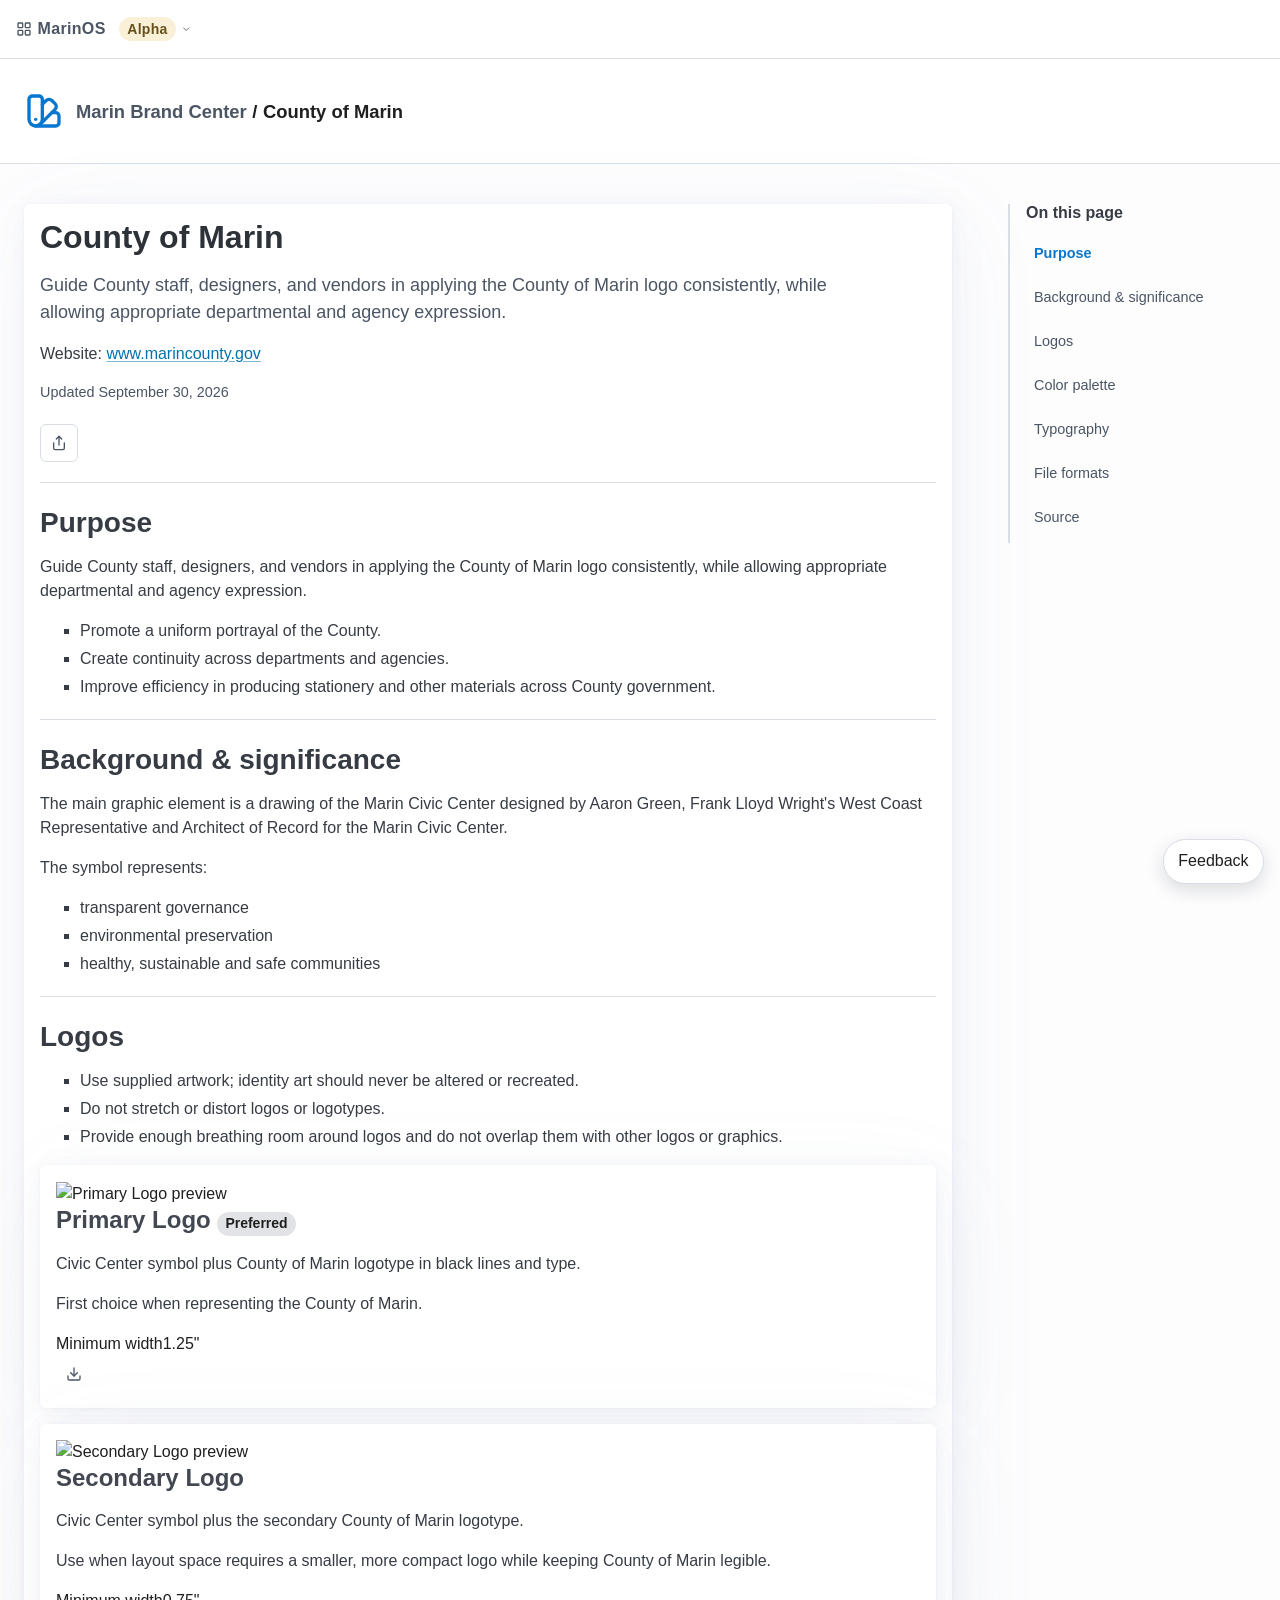
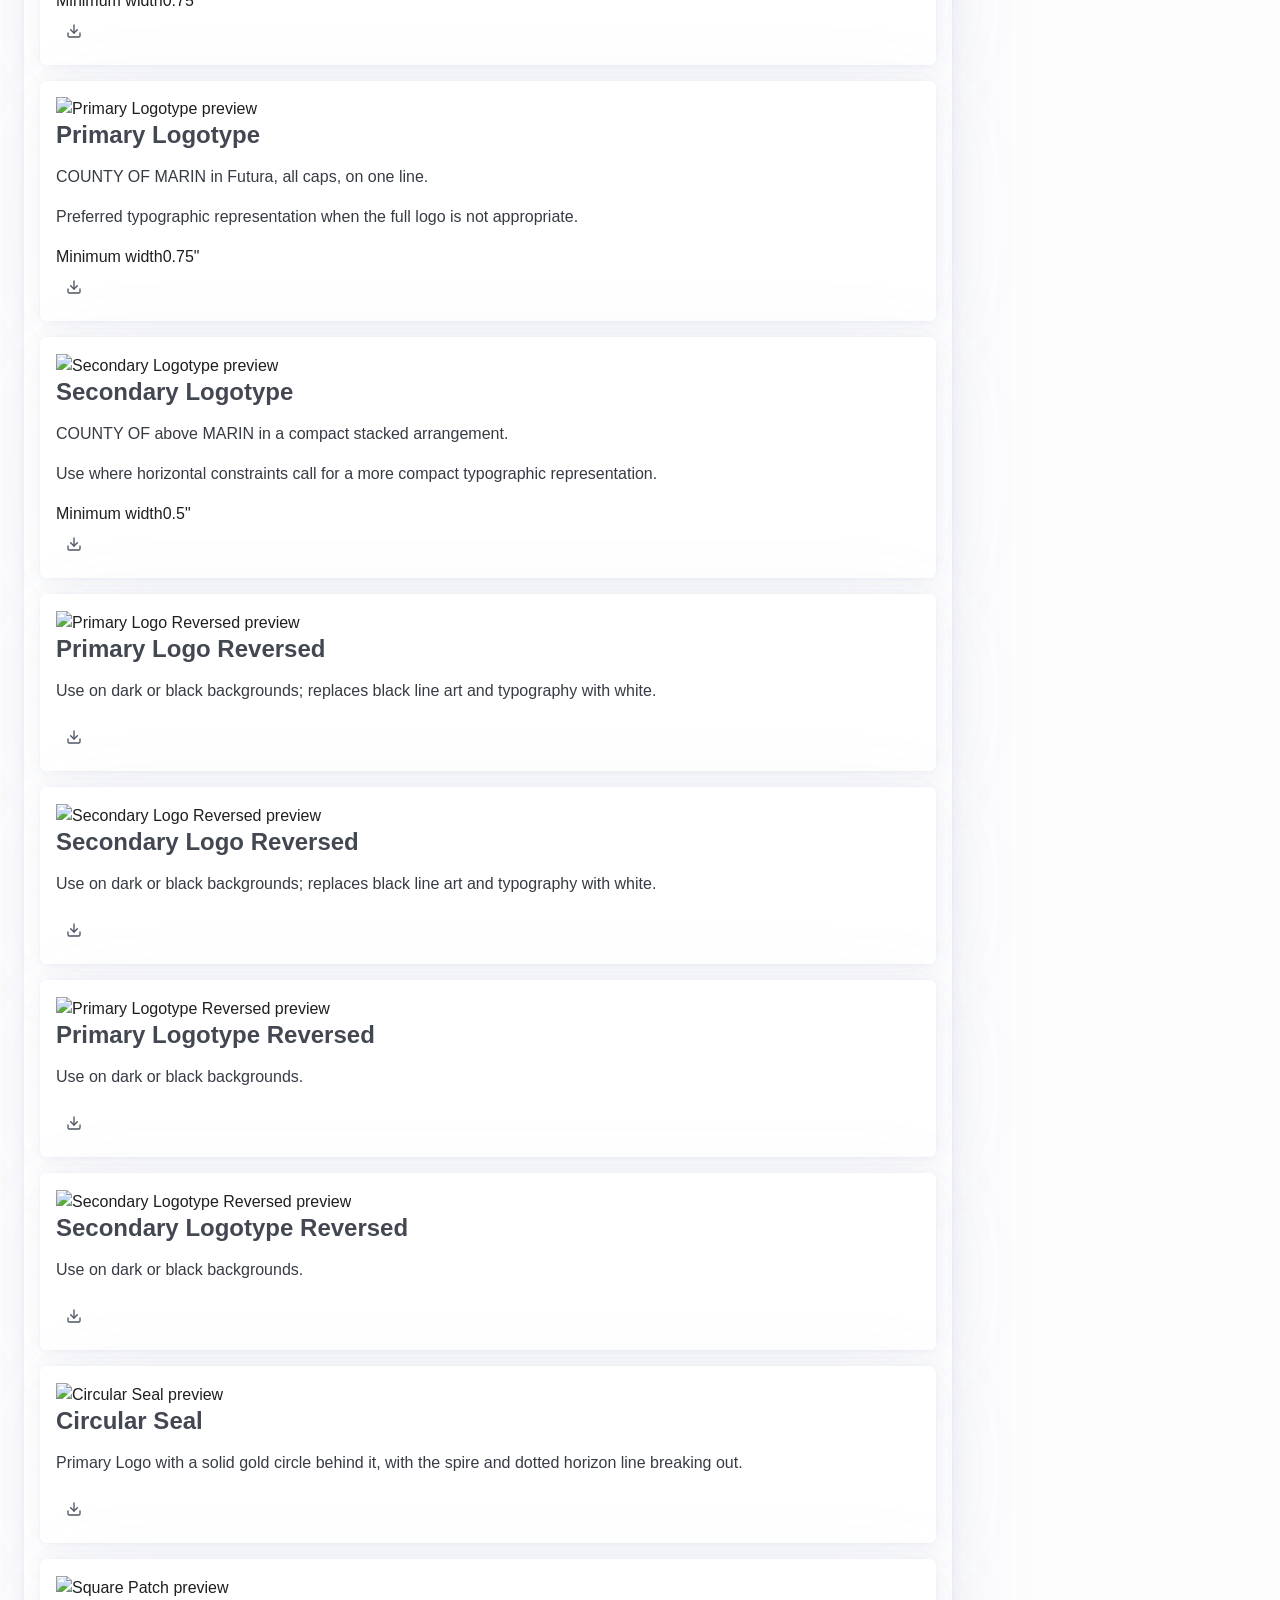
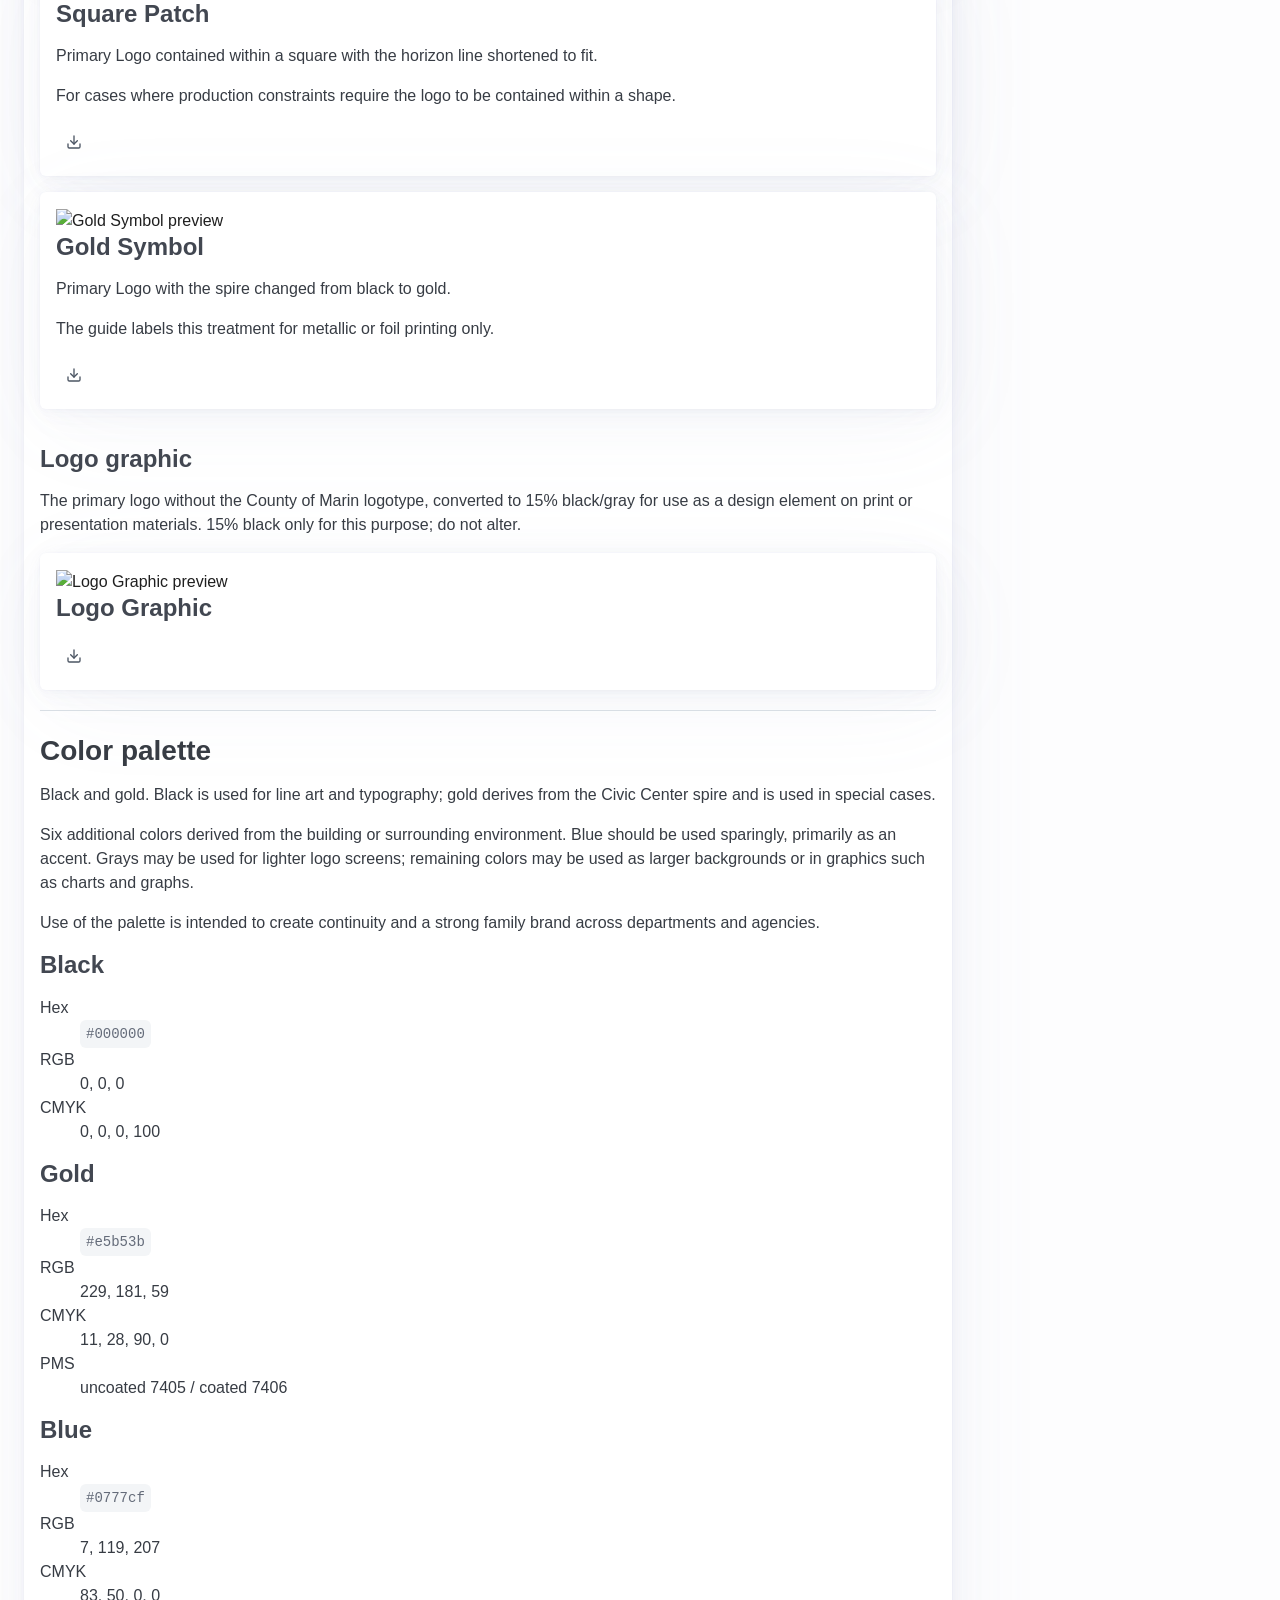
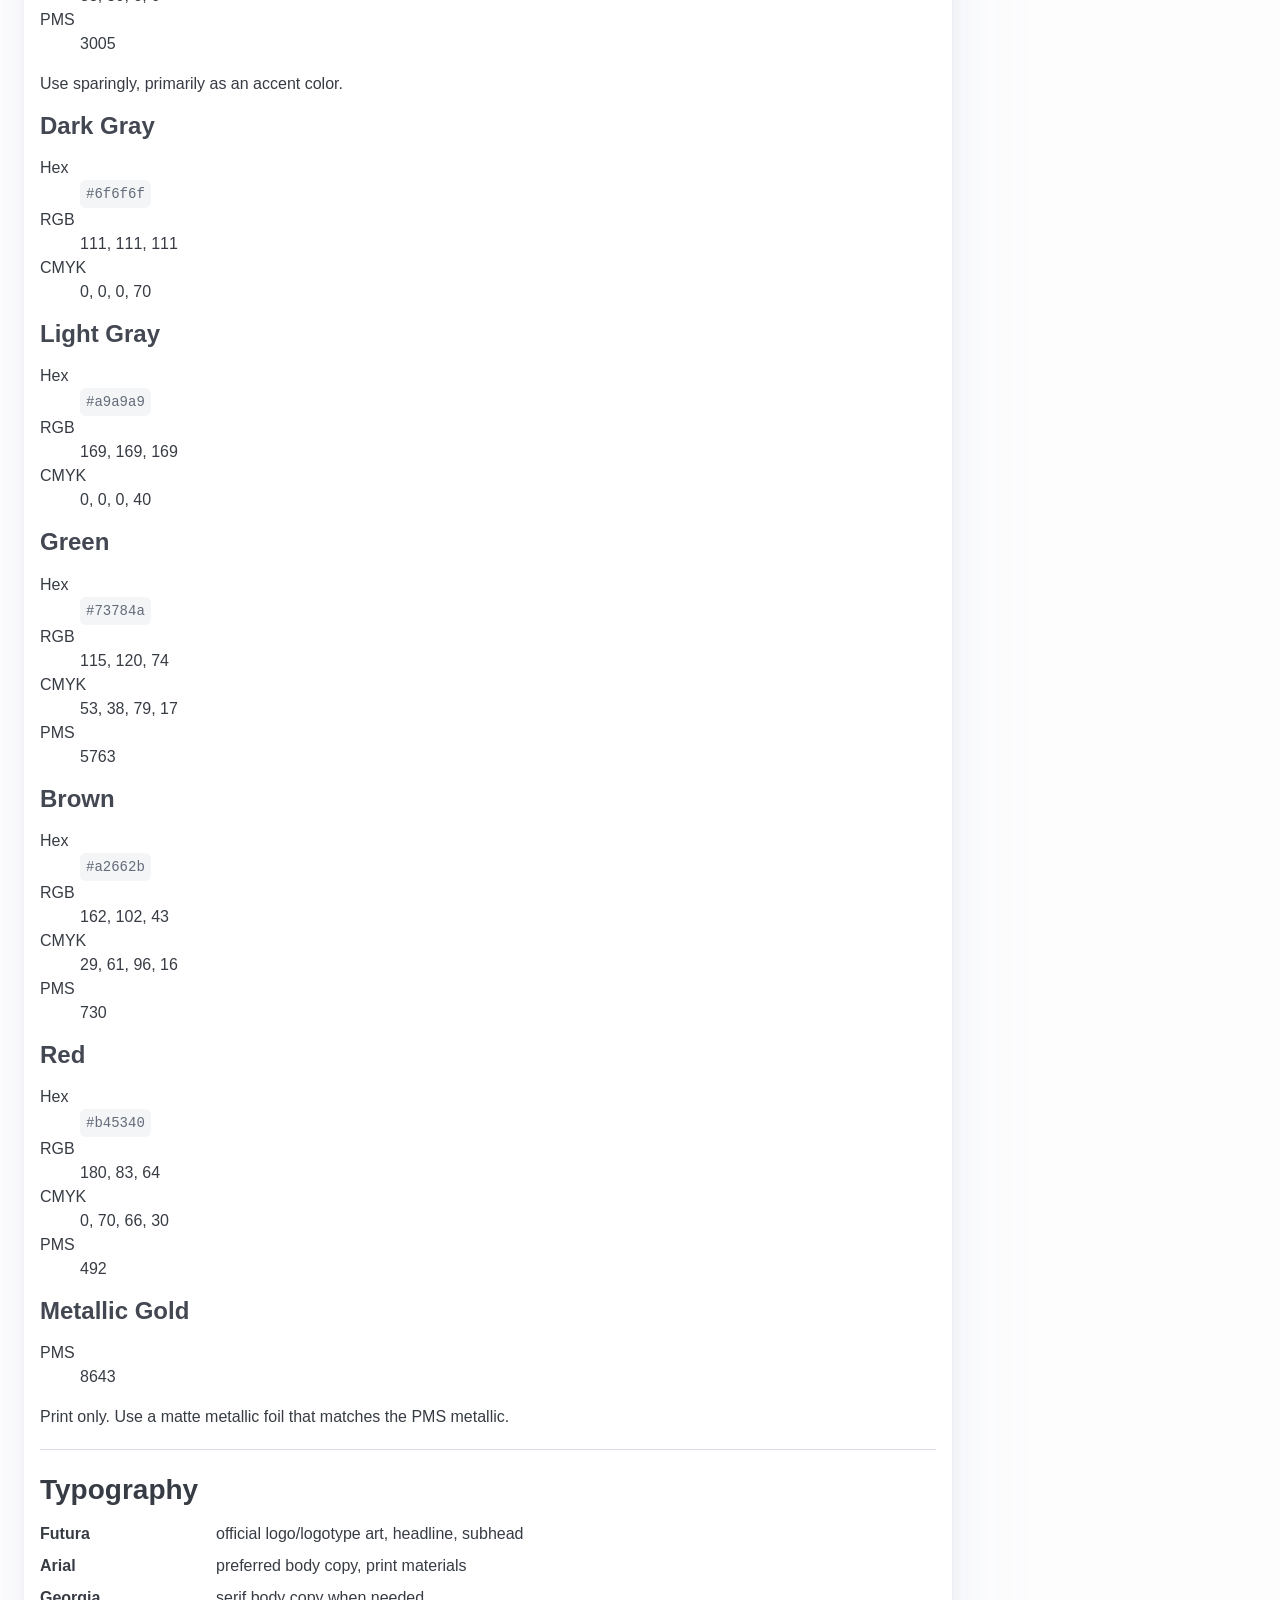
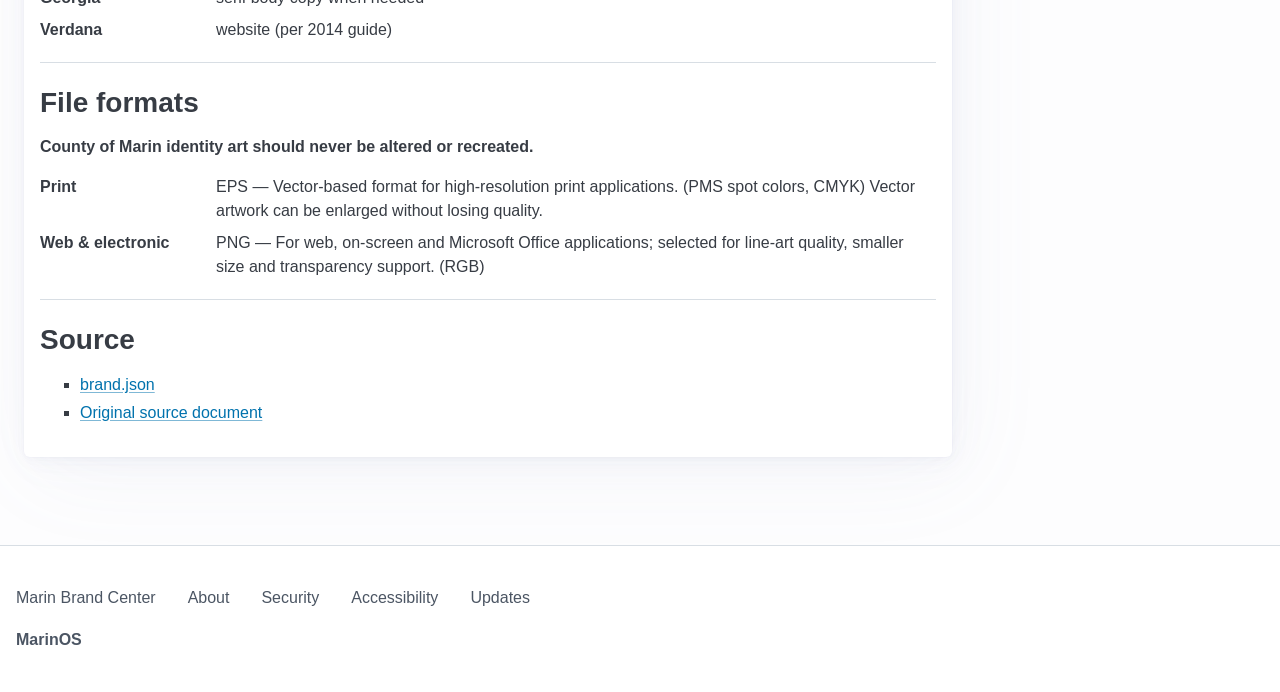
==== commit 5e48dbf5: "Make the buttons match the new look" ====
--- a/brands/county-of-marin/index.html
+++ b/brands/county-of-marin/index.html
@@ -20,9 +20,8 @@
           <p class="doc-website">Website: <a href="https://www.marincounty.gov/">www.marincounty.gov</a></p>
           <p class="doc-updated">Updated September 30, 2026</p>
           <div class="doc-actions">
-            <div class="menu">
-              <button type="button" class="doc-action menu-toggle" aria-expanded="false" aria-controls="share-menu-panel">Share<svg class="menu-toggle__caret" aria-hidden="true" viewBox="0 0 16 16"><path d="M4 6l4 4 4-4"/></svg></button>
-              <div id="share-menu-panel" class="menu-panel" hidden><button type="button" data-action="share">Copy link</button></div>
+            <div class="action-group" role="group" aria-label="Page actions">
+              <button type="button" class="action-button" data-action="share" data-icon="share" aria-label="Share: copy the link to this page" title="Copy link"></button>
             </div>
             <span class="doc-action-status" role="status" aria-live="polite"></span>
           </div>
@@ -67,11 +66,8 @@
                 <div class="logo-card__field"><span class="logo-card__label">Minimum width</span><span class="logo-card__value">1.25"</span></div>
               </div>
               
-              <div class="menu logo-card__download">
-                <button type="button" class="doc-action menu-toggle" aria-expanded="false" aria-controls="download-primary-logo-panel">Download<svg class="menu-toggle__caret" aria-hidden="true" viewBox="0 0 16 16"><path d="M4 6l4 4 4-4"/></svg></button>
-                <div id="download-primary-logo-panel" class="menu-panel" hidden>
-                  <a href="assets/reference-previews/primary-logo-reference.png" download aria-label="Download Primary Logo as PNG">PNG</a>
-                </div>
+              <div class="logo-card__download">
+                <a class="action-button" href="assets/reference-previews/primary-logo-reference.png" download data-icon="download" aria-label="Download Primary Logo as PNG" title="Download PNG"></a>
               </div>
             </article>
             <article class="logo-card">
@@ -85,11 +81,8 @@
                 <div class="logo-card__field"><span class="logo-card__label">Minimum width</span><span class="logo-card__value">0.75"</span></div>
               </div>
               
-              <div class="menu logo-card__download">
-                <button type="button" class="doc-action menu-toggle" aria-expanded="false" aria-controls="download-secondary-logo-panel">Download<svg class="menu-toggle__caret" aria-hidden="true" viewBox="0 0 16 16"><path d="M4 6l4 4 4-4"/></svg></button>
-                <div id="download-secondary-logo-panel" class="menu-panel" hidden>
-                  <a href="assets/reference-previews/secondary-logo-reference.png" download aria-label="Download Secondary Logo as PNG">PNG</a>
-                </div>
+              <div class="logo-card__download">
+                <a class="action-button" href="assets/reference-previews/secondary-logo-reference.png" download data-icon="download" aria-label="Download Secondary Logo as PNG" title="Download PNG"></a>
               </div>
             </article>
             <article class="logo-card">
@@ -103,11 +96,8 @@
                 <div class="logo-card__field"><span class="logo-card__label">Minimum width</span><span class="logo-card__value">0.75"</span></div>
               </div>
               
-              <div class="menu logo-card__download">
-                <button type="button" class="doc-action menu-toggle" aria-expanded="false" aria-controls="download-primary-logotype-panel">Download<svg class="menu-toggle__caret" aria-hidden="true" viewBox="0 0 16 16"><path d="M4 6l4 4 4-4"/></svg></button>
-                <div id="download-primary-logotype-panel" class="menu-panel" hidden>
-                  <a href="assets/reference-previews/primary-logotype-reference.png" download aria-label="Download Primary Logotype as PNG">PNG</a>
-                </div>
+              <div class="logo-card__download">
+                <a class="action-button" href="assets/reference-previews/primary-logotype-reference.png" download data-icon="download" aria-label="Download Primary Logotype as PNG" title="Download PNG"></a>
               </div>
             </article>
             <article class="logo-card">
@@ -121,11 +111,8 @@
                 <div class="logo-card__field"><span class="logo-card__label">Minimum width</span><span class="logo-card__value">0.5"</span></div>
               </div>
               
-              <div class="menu logo-card__download">
-                <button type="button" class="doc-action menu-toggle" aria-expanded="false" aria-controls="download-secondary-logotype-panel">Download<svg class="menu-toggle__caret" aria-hidden="true" viewBox="0 0 16 16"><path d="M4 6l4 4 4-4"/></svg></button>
-                <div id="download-secondary-logotype-panel" class="menu-panel" hidden>
-                  <a href="assets/reference-previews/secondary-logotype-reference.png" download aria-label="Download Secondary Logotype as PNG">PNG</a>
-                </div>
+              <div class="logo-card__download">
+                <a class="action-button" href="assets/reference-previews/secondary-logotype-reference.png" download data-icon="download" aria-label="Download Secondary Logotype as PNG" title="Download PNG"></a>
               </div>
             </article>
             <article class="logo-card">
@@ -136,11 +123,8 @@
               
               <p>Use on dark or black backgrounds; replaces black line art and typography with white.</p>
               
-              <div class="menu logo-card__download">
-                <button type="button" class="doc-action menu-toggle" aria-expanded="false" aria-controls="download-primary-logo-reversed-panel">Download<svg class="menu-toggle__caret" aria-hidden="true" viewBox="0 0 16 16"><path d="M4 6l4 4 4-4"/></svg></button>
-                <div id="download-primary-logo-reversed-panel" class="menu-panel" hidden>
-                  <a href="assets/reference-previews/primary-logo-reversed-reference.png" download aria-label="Download Primary Logo Reversed as PNG">PNG</a>
-                </div>
+              <div class="logo-card__download">
+                <a class="action-button" href="assets/reference-previews/primary-logo-reversed-reference.png" download data-icon="download" aria-label="Download Primary Logo Reversed as PNG" title="Download PNG"></a>
               </div>
             </article>
             <article class="logo-card">
@@ -151,11 +135,8 @@
               
               <p>Use on dark or black backgrounds; replaces black line art and typography with white.</p>
               
-              <div class="menu logo-card__download">
-                <button type="button" class="doc-action menu-toggle" aria-expanded="false" aria-controls="download-secondary-logo-reversed-panel">Download<svg class="menu-toggle__caret" aria-hidden="true" viewBox="0 0 16 16"><path d="M4 6l4 4 4-4"/></svg></button>
-                <div id="download-secondary-logo-reversed-panel" class="menu-panel" hidden>
-                  <a href="assets/reference-previews/secondary-logo-reversed-reference.png" download aria-label="Download Secondary Logo Reversed as PNG">PNG</a>
-                </div>
+              <div class="logo-card__download">
+                <a class="action-button" href="assets/reference-previews/secondary-logo-reversed-reference.png" download data-icon="download" aria-label="Download Secondary Logo Reversed as PNG" title="Download PNG"></a>
               </div>
             </article>
             <article class="logo-card">
@@ -166,11 +147,8 @@
               
               <p>Use on dark or black backgrounds.</p>
               
-              <div class="menu logo-card__download">
-                <button type="button" class="doc-action menu-toggle" aria-expanded="false" aria-controls="download-primary-logotype-reversed-panel">Download<svg class="menu-toggle__caret" aria-hidden="true" viewBox="0 0 16 16"><path d="M4 6l4 4 4-4"/></svg></button>
-                <div id="download-primary-logotype-reversed-panel" class="menu-panel" hidden>
-                  <a href="assets/reference-previews/primary-logotype-reversed-reference.png" download aria-label="Download Primary Logotype Reversed as PNG">PNG</a>
-                </div>
+              <div class="logo-card__download">
+                <a class="action-button" href="assets/reference-previews/primary-logotype-reversed-reference.png" download data-icon="download" aria-label="Download Primary Logotype Reversed as PNG" title="Download PNG"></a>
               </div>
             </article>
             <article class="logo-card">
@@ -181,11 +159,8 @@
               
               <p>Use on dark or black backgrounds.</p>
               
-              <div class="menu logo-card__download">
-                <button type="button" class="doc-action menu-toggle" aria-expanded="false" aria-controls="download-secondary-logotype-reversed-panel">Download<svg class="menu-toggle__caret" aria-hidden="true" viewBox="0 0 16 16"><path d="M4 6l4 4 4-4"/></svg></button>
-                <div id="download-secondary-logotype-reversed-panel" class="menu-panel" hidden>
-                  <a href="assets/reference-previews/secondary-logotype-reversed-reference.png" download aria-label="Download Secondary Logotype Reversed as PNG">PNG</a>
-                </div>
+              <div class="logo-card__download">
+                <a class="action-button" href="assets/reference-previews/secondary-logotype-reversed-reference.png" download data-icon="download" aria-label="Download Secondary Logotype Reversed as PNG" title="Download PNG"></a>
               </div>
             </article>
             <article class="logo-card">
@@ -196,11 +171,8 @@
               <p>Primary Logo with a solid gold circle behind it, with the spire and dotted horizon line breaking out.</p>
               
               
-              <div class="menu logo-card__download">
-                <button type="button" class="doc-action menu-toggle" aria-expanded="false" aria-controls="download-circular-seal-panel">Download<svg class="menu-toggle__caret" aria-hidden="true" viewBox="0 0 16 16"><path d="M4 6l4 4 4-4"/></svg></button>
-                <div id="download-circular-seal-panel" class="menu-panel" hidden>
-                  <a href="assets/reference-previews/circular-seal-reference.png" download aria-label="Download Circular Seal as PNG">PNG</a>
-                </div>
+              <div class="logo-card__download">
+                <a class="action-button" href="assets/reference-previews/circular-seal-reference.png" download data-icon="download" aria-label="Download Circular Seal as PNG" title="Download PNG"></a>
               </div>
             </article>
             <article class="logo-card">
@@ -211,11 +183,8 @@
               <p>Primary Logo contained within a square with the horizon line shortened to fit.</p>
               <p>For cases where production constraints require the logo to be contained within a shape.</p>
               
-              <div class="menu logo-card__download">
-                <button type="button" class="doc-action menu-toggle" aria-expanded="false" aria-controls="download-square-patch-panel">Download<svg class="menu-toggle__caret" aria-hidden="true" viewBox="0 0 16 16"><path d="M4 6l4 4 4-4"/></svg></button>
-                <div id="download-square-patch-panel" class="menu-panel" hidden>
-                  <a href="assets/reference-previews/square-patch-reference.png" download aria-label="Download Square Patch as PNG">PNG</a>
-                </div>
+              <div class="logo-card__download">
+                <a class="action-button" href="assets/reference-previews/square-patch-reference.png" download data-icon="download" aria-label="Download Square Patch as PNG" title="Download PNG"></a>
               </div>
             </article>
             <article class="logo-card">
@@ -226,11 +195,8 @@
               <p>Primary Logo with the spire changed from black to gold.</p>
               <p>The guide labels this treatment for metallic or foil printing only.</p>
               
-              <div class="menu logo-card__download">
-                <button type="button" class="doc-action menu-toggle" aria-expanded="false" aria-controls="download-gold-symbol-panel">Download<svg class="menu-toggle__caret" aria-hidden="true" viewBox="0 0 16 16"><path d="M4 6l4 4 4-4"/></svg></button>
-                <div id="download-gold-symbol-panel" class="menu-panel" hidden>
-                  <a href="assets/reference-previews/gold-symbol-reference.png" download aria-label="Download Gold Symbol as PNG">PNG</a>
-                </div>
+              <div class="logo-card__download">
+                <a class="action-button" href="assets/reference-previews/gold-symbol-reference.png" download data-icon="download" aria-label="Download Gold Symbol as PNG" title="Download PNG"></a>
               </div>
             </article>
           </div>
@@ -243,11 +209,8 @@
               </div>
               <h3>Logo Graphic</h3>
               
-              <div class="menu logo-card__download">
-                <button type="button" class="doc-action menu-toggle" aria-expanded="false" aria-controls="download-logo-graphic-panel">Download<svg class="menu-toggle__caret" aria-hidden="true" viewBox="0 0 16 16"><path d="M4 6l4 4 4-4"/></svg></button>
-                <div id="download-logo-graphic-panel" class="menu-panel" hidden>
-                  <a href="assets/reference-previews/logo-graphic-reference.png" download aria-label="Download Logo Graphic as PNG">PNG</a>
-                </div>
+              <div class="logo-card__download">
+                <a class="action-button" href="assets/reference-previews/logo-graphic-reference.png" download data-icon="download" aria-label="Download Logo Graphic as PNG" title="Download PNG"></a>
               </div>
             </article>
           </div>
--- a/vendor/marinos/marinos.css
+++ b/vendor/marinos/marinos.css
@@ -955,6 +955,97 @@
   display: block;
 }
 
+/* Filter layout and the collapsible filter panel. A filter column beside a list of results (the pattern in
+   marin-docs' search/shared/search-layout.css, which this now owns the layout shell of; the field and facet
+   styles stay with the app). A button[data-filter-toggle] at the top of the column hides and shows the panel
+   (app-shell.js sets data-filters on .search-layout and data-open on the panel). Open, the button sits at the
+   column's right edge; hidden, the column shrinks to just the button. Narrow screens stack the column above the
+   results and start hidden. Only this bundle's tokens are used, so it looks the same in every app. */
+.search-layout {
+  display: grid;
+  grid-template-columns: 15.5rem minmax(0, 1fr);
+  gap: 2rem;
+  align-items: start;
+}
+
+.search-side {
+  position: sticky;
+  top: 1rem;
+  align-self: start;
+}
+
+.search-results {
+  min-width: 0;
+}
+
+.filter-toggle {
+  display: flex;
+  align-items: center;
+  justify-content: center;
+  width: 2.75rem;
+  height: 2.75rem;
+  margin: 0 0 1rem;
+  padding: 0;
+  border: 1px solid var(--app-border);
+  border-radius: var(--pico-border-radius);
+  background: var(--app-surface);
+  color: var(--app-muted);
+  cursor: pointer;
+}
+
+.filter-toggle:hover {
+  border-color: var(--app-accent);
+  background: color-mix(in srgb, var(--app-accent) 8%, var(--app-surface));
+}
+
+.filter-toggle:focus-visible {
+  outline: 2px solid var(--app-accent);
+  outline-offset: 1px;
+}
+
+.filter-toggle svg {
+  width: 1.25rem;
+  height: 1.25rem;
+  fill: none;
+  stroke: currentColor;
+  stroke-width: 2;
+  stroke-linecap: round;
+  stroke-linejoin: round;
+}
+
+/* SVG elements have no hidden property in script, so app-shell.js toggles the attribute and this honors it. */
+.filter-toggle svg[hidden] {
+  display: none;
+}
+
+.search-layout[data-filters="open"] .filter-toggle {
+  margin-left: auto;
+}
+
+.search-sidebar[data-open="false"] {
+  display: none;
+}
+
+.search-layout[data-filters="closed"] {
+  grid-template-columns: auto minmax(0, 1fr);
+  column-gap: 1rem;
+}
+
+@media (max-width: 850px) {
+  .search-layout,
+  .search-layout[data-filters="closed"] {
+    grid-template-columns: minmax(0, 1fr);
+  }
+
+  .search-side {
+    position: static;
+  }
+
+  .search-layout[data-filters="open"] .filter-toggle {
+    margin-left: 0;
+  }
+}
+
 /* The Updates feature (app-shell.js's loadUpdates()) renders its
    per-entry copy button with a visible "Copy" label, which doesn't fit
    the plain .copy-button class above — a fixed-size, icon-only 24x24
@@ -1746,7 +1837,7 @@
   stroke-linejoin: round;
 }
 
-/* Marin App Shell 1.12.2: component integration only.
+/* Marin App Shell 1.17.1: component integration only.
    General visual rules come from the locked, unmodified Marin UI input. */
 marin-os-banner,
 marin-app-header,
@@ -1876,3 +1967,457 @@
     transition: none;
   }
 }
+
+/* Filter panel, narrow screens: the filter button sits beside the first element of the results (the tab row)
+   instead of on a row of its own, so the button does not add a band of empty space above the page. The panel,
+   when open, takes the full row under them. */
+@media (max-width: 850px) {
+  .search-layout,
+  .search-layout[data-filters="closed"] {
+    grid-template-columns: auto minmax(0, 1fr);
+    column-gap: 0.5rem;
+    row-gap: 0;
+  }
+
+  .search-layout > .search-side,
+  .search-layout > .search-results {
+    display: contents;
+  }
+
+  .search-layout .filter-toggle {
+    grid-column: 1;
+    grid-row: 1;
+    margin: 0;
+  }
+
+  .search-layout > .search-results > :first-child {
+    grid-column: 2;
+    grid-row: 1;
+    min-width: 0;
+  }
+
+  .search-layout > .search-results > :not(:first-child) {
+    grid-column: 1 / -1;
+  }
+
+  .search-layout .search-sidebar {
+    grid-column: 1 / -1;
+    grid-row: 2;
+    padding-top: 1rem;
+  }
+}
+
+/* Filter panel heading: the visible name of the panel (the panel's aria-labelledby points at it) with the
+   Reset button on the same line, so neither takes a row of its own. */
+.search-panel-header {
+  display: flex;
+  align-items: center;
+  justify-content: space-between;
+  gap: 0.5rem;
+  margin: 0 0 1rem;
+}
+
+.search-panel-title {
+  margin: 0;
+  font-family: inherit;
+  font-size: 0.9rem;
+  font-weight: 700;
+  line-height: inherit;
+  color: inherit;
+}
+
+/* Action buttons: secondary buttons that do something other than submit a form (Copy, Link, CSV, RSS, Reset, PNG).
+   Same quiet treatment as the .copy-button on a listing: no fill, muted text, a border only on hover. Only a button
+   that submits a form is the solid blue or dark one. A row of them is a .action-toolbar made of .action-group
+   clusters, like a Bootstrap button toolbar; the .action-search field can sit at the end of the row. */
+.action-toolbar {
+  display: flex;
+  flex-wrap: wrap;
+  align-items: center;
+  gap: 0.5rem;
+  margin: 0 0 1rem;
+}
+
+.action-group {
+  display: inline-flex;
+  width: auto;
+  margin: 0;
+  border: 1px solid var(--app-border);
+  border-radius: var(--pico-border-radius);
+}
+
+.action-group[hidden],
+.action-group:not(:has(> :not([hidden]))) {
+  display: none;
+}
+
+.action-button,
+a.action-button[role="button"] {
+  display: inline-flex;
+  align-items: center;
+  justify-content: center;
+  gap: 0.375rem;
+  width: auto;
+  min-height: 2.25rem;
+  margin: 0;
+  padding: 0.25rem 0.625rem;
+  border: 1px solid transparent;
+  border-radius: var(--pico-border-radius);
+  background: none;
+  box-shadow: none;
+  color: var(--app-muted);
+  font-size: 0.875rem;
+  font-weight: 600;
+  line-height: 1.25;
+  text-decoration: none;
+  white-space: nowrap;
+  cursor: pointer;
+}
+
+.action-button[hidden],
+a.action-button[role="button"][hidden] {
+  display: none;
+}
+
+.action-button:hover {
+  border-color: var(--app-border);
+  background: none;
+  color: var(--app-accent);
+}
+
+.action-button:focus-visible {
+  outline: 2px solid var(--app-accent);
+  outline-offset: 1px;
+}
+
+.action-button[aria-pressed="true"] {
+  background: color-mix(in srgb, var(--app-accent) 14%, var(--app-surface));
+  color: var(--app-accent);
+}
+
+.action-button[aria-disabled="true"],
+.action-button:disabled {
+  opacity: 0.5;
+  cursor: not-allowed;
+}
+
+.action-button svg {
+  width: 1rem;
+  height: 1rem;
+  fill: none;
+  stroke: currentColor;
+  stroke-width: 2;
+  stroke-linecap: round;
+  stroke-linejoin: round;
+}
+
+/* Action buttons carry an icon and no visible text; the name is the aria-label (and the title, for hover). */
+.action-button:has(> svg:only-child) {
+  min-width: 2.25rem;
+  padding-inline: 0.5rem;
+}
+
+/* Inside a group the buttons share the group's border: no border of their own, a tint on hover, a line between. */
+.action-group > .action-button {
+  border-color: transparent;
+  border-radius: 0;
+}
+
+.action-group > .action-button:first-child {
+  border-top-left-radius: calc(var(--pico-border-radius) - 1px);
+  border-bottom-left-radius: calc(var(--pico-border-radius) - 1px);
+}
+
+.action-group > .action-button:last-child {
+  border-top-right-radius: calc(var(--pico-border-radius) - 1px);
+  border-bottom-right-radius: calc(var(--pico-border-radius) - 1px);
+}
+
+.action-group > :not([hidden]) ~ .action-button:not([hidden]) {
+  border-left-color: var(--app-border);
+}
+
+.action-group > .action-button:hover {
+  background: color-mix(in srgb, var(--app-accent) 8%, var(--app-surface));
+}
+
+.action-group > .action-button:focus-visible {
+  outline-offset: -2px;
+}
+
+/* The icon buttons under a listing (.copy-button: Copy, Show on map, Directions) cluster the same way. */
+.action-group > .copy-button {
+  width: 2.25rem;
+  height: 2.25rem;
+  border: 1px solid transparent;
+  border-radius: 0;
+  background: none;
+  color: var(--app-muted);
+}
+
+.action-group > .copy-button svg {
+  width: 1rem;
+  height: 1rem;
+}
+
+.action-group > .copy-button:first-child {
+  border-top-left-radius: calc(var(--pico-border-radius) - 1px);
+  border-bottom-left-radius: calc(var(--pico-border-radius) - 1px);
+}
+
+.action-group > .copy-button:last-child {
+  border-top-right-radius: calc(var(--pico-border-radius) - 1px);
+  border-bottom-right-radius: calc(var(--pico-border-radius) - 1px);
+}
+
+.action-group > :not([hidden]) ~ .copy-button {
+  border-left-color: var(--app-border);
+}
+
+.action-group > .copy-button:hover {
+  border-color: transparent;
+  background: color-mix(in srgb, var(--app-accent) 8%, var(--app-surface));
+  color: var(--app-accent);
+}
+
+.action-group > :not([hidden]) ~ .copy-button:hover {
+  border-left-color: var(--app-border);
+}
+
+.action-group > .copy-button:focus-visible {
+  outline-offset: -2px;
+}
+
+.action-group > .copy-button.is-copied {
+  color: var(--app-success);
+}
+
+/* A spaced group: separate bordered buttons with a gap and a 44 px target, for controls pressed often or on touch
+   (a Previous and Next pair). Use it instead of a joined group when people with limited fine motor control, or
+   wide fingers, could press the wrong one. */
+.action-group.action-group--spaced {
+  gap: 0.75rem;
+  border: 0;
+  border-radius: 0;
+}
+
+.action-group.action-group--spaced > .action-button,
+.action-group.action-group--spaced > :not([hidden]) ~ .action-button:not([hidden]) {
+  min-width: 2.75rem;
+  min-height: 2.75rem;
+  border: 1px solid var(--app-border);
+  border-radius: var(--pico-border-radius);
+}
+
+.action-group.action-group--spaced > .action-button:hover {
+  border-color: var(--app-accent);
+}
+
+/* A select that belongs to the group (a format picker beside Copy) is borderless and as tall as the buttons. */
+.action-group select {
+  width: auto;
+  min-height: 2.25rem;
+  margin: 0;
+  padding-block: 0.25rem;
+  border-color: transparent;
+  background-color: transparent;
+  box-shadow: none;
+  color: var(--app-muted);
+  font-size: 0.875rem;
+  font-weight: 600;
+}
+
+/* The always-visible text filter at the end of a toolbar row. Its label is visually hidden and its wrapper is a
+   search landmark, so it keeps a name without a stacked label. */
+.action-search {
+  flex: 1 1 12rem;
+  min-width: 10rem;
+  max-width: 20rem;
+  margin: 0;
+}
+
+.action-search input[type="search"] {
+  width: 100%;
+  height: calc(2.25rem + 2px);
+  margin: 0;
+  padding-block: 0;
+}
+
+@media (max-width: 600px) {
+  .action-search {
+    flex-basis: 100%;
+    max-width: none;
+  }
+}
+
+/* Danger: an action that deletes or discards. Quiet until pointed at, then red, so it is never mistaken for the safe choice. */
+.action-button.is-danger:hover,
+.action-group > .action-button.is-danger:hover {
+  border-color: var(--app-danger);
+  background: none;
+  color: var(--app-danger-text);
+}
+
+/* A button that opens a menu (the Share and Download menus): the caret sits after the icon. */
+.action-button.menu-toggle {
+  gap: 0.25rem;
+}
+
+/* Dialog buttons: right-aligned, with words (Cancel, Close, Save). One solid button at most, the one that submits. */
+.dialog-actions {
+  display: flex;
+  flex-wrap: wrap;
+  justify-content: flex-end;
+  align-items: center;
+  gap: 0.75rem;
+  margin-top: 1.5rem;
+}
+
+.dialog-actions > .action-button {
+  min-height: 2.75rem;
+  padding-inline: 1rem;
+  border-color: var(--app-border);
+}
+
+.dialog-actions > button:not(.action-button) {
+  width: auto;
+  margin: 0;
+}
+
+/* Tabs: a row of buttons that switch the view (List, Calendar, Map). The chosen tab is solid, with text and
+   color together, never color alone. Use role="tablist" on .tab-list and role="tab" with aria-selected on each. */
+.tab-list {
+  display: flex;
+  flex-wrap: wrap;
+  gap: 0.5rem;
+  margin: 0 0 1rem;
+  padding-bottom: 0.5rem;
+  border-bottom: 1px solid var(--app-border);
+}
+
+.tab-button {
+  width: auto;
+  min-height: 2.25rem;
+  margin: 0;
+  padding: 0.375rem 0.75rem;
+  border: 0;
+  border-radius: var(--pico-border-radius);
+  background: none;
+  box-shadow: none;
+  color: var(--app-muted);
+  font-size: inherit;
+  cursor: pointer;
+}
+
+.tab-button:hover {
+  color: var(--app-accent);
+}
+
+.tab-button:focus-visible {
+  outline: 2px solid var(--app-accent);
+  outline-offset: 1px;
+}
+
+.tab-button[aria-selected="true"],
+.tab-button[aria-pressed="true"] {
+  background: var(--app-accent);
+  color: #ffffff;
+  font-weight: 700;
+}
+
+/* Dark mode's accent is a light blue, where white text is 1.7:1; dark text is 10.6:1. */
+@media (prefers-color-scheme: dark) {
+  .tab-button[aria-selected="true"],
+  .tab-button[aria-pressed="true"] {
+    color: #101418;
+  }
+}
+
+/* Filter chips: small toggle buttons that narrow a list (Required, Permitted). aria-pressed says which are on;
+   the pressed chip is tinted and bold, not only a different color. */
+.chip-button {
+  display: inline-flex;
+  align-items: center;
+  width: auto;
+  min-height: 2rem;
+  margin: 0;
+  padding: 0.25rem 0.75rem;
+  border: 1px solid var(--app-border);
+  border-radius: 999px;
+  background: none;
+  box-shadow: none;
+  color: var(--app-muted);
+  font-size: 0.875rem;
+  line-height: 1.25;
+  cursor: pointer;
+}
+
+.chip-button:hover {
+  border-color: var(--app-accent);
+  color: var(--app-accent);
+}
+
+.chip-button:focus-visible {
+  outline: 2px solid var(--app-accent);
+  outline-offset: 1px;
+}
+
+.chip-button[aria-pressed="true"] {
+  background: color-mix(in srgb, var(--app-accent) 14%, var(--app-surface));
+  color: var(--app-accent);
+  font-weight: 700;
+}
+
+/* A row of filter chips. Put role="group" and an aria-label on it. Pico turns a role="group" into one joined,
+   full-width control, so this puts each chip back to its own size. */
+.chip-group,
+.chip-group[role="group"] {
+  display: flex;
+  flex-wrap: wrap;
+  align-items: center;
+  gap: 0.5rem;
+  width: auto;
+  margin: 0;
+  border: 0;
+  border-radius: 0;
+  box-shadow: none;
+}
+
+.chip-group > .chip-button {
+  flex: 0 0 auto;
+  width: auto;
+  border: 1px solid var(--app-border);
+  border-radius: 999px;
+}
+
+.chip-group > .chip-button:hover,
+.chip-group > .chip-button[aria-pressed="true"] {
+  border-color: var(--app-accent);
+}
+
+/* Sortable column headers: a button that reads as the header text. The th carries aria-sort; the arrow follows it. */
+.sort-button {
+  width: auto;
+  margin: 0;
+  padding: 0;
+  border: 0;
+  background: none;
+  box-shadow: none;
+  color: inherit;
+  font: inherit;
+  font-weight: 700;
+  cursor: pointer;
+}
+
+.sort-button:hover,
+.sort-button:focus-visible {
+  text-decoration: underline;
+}
+
+th[aria-sort="ascending"] .sort-button::after {
+  content: " \25b2";
+}
+
+th[aria-sort="descending"] .sort-button::after {
+  content: " \25bc";
+}
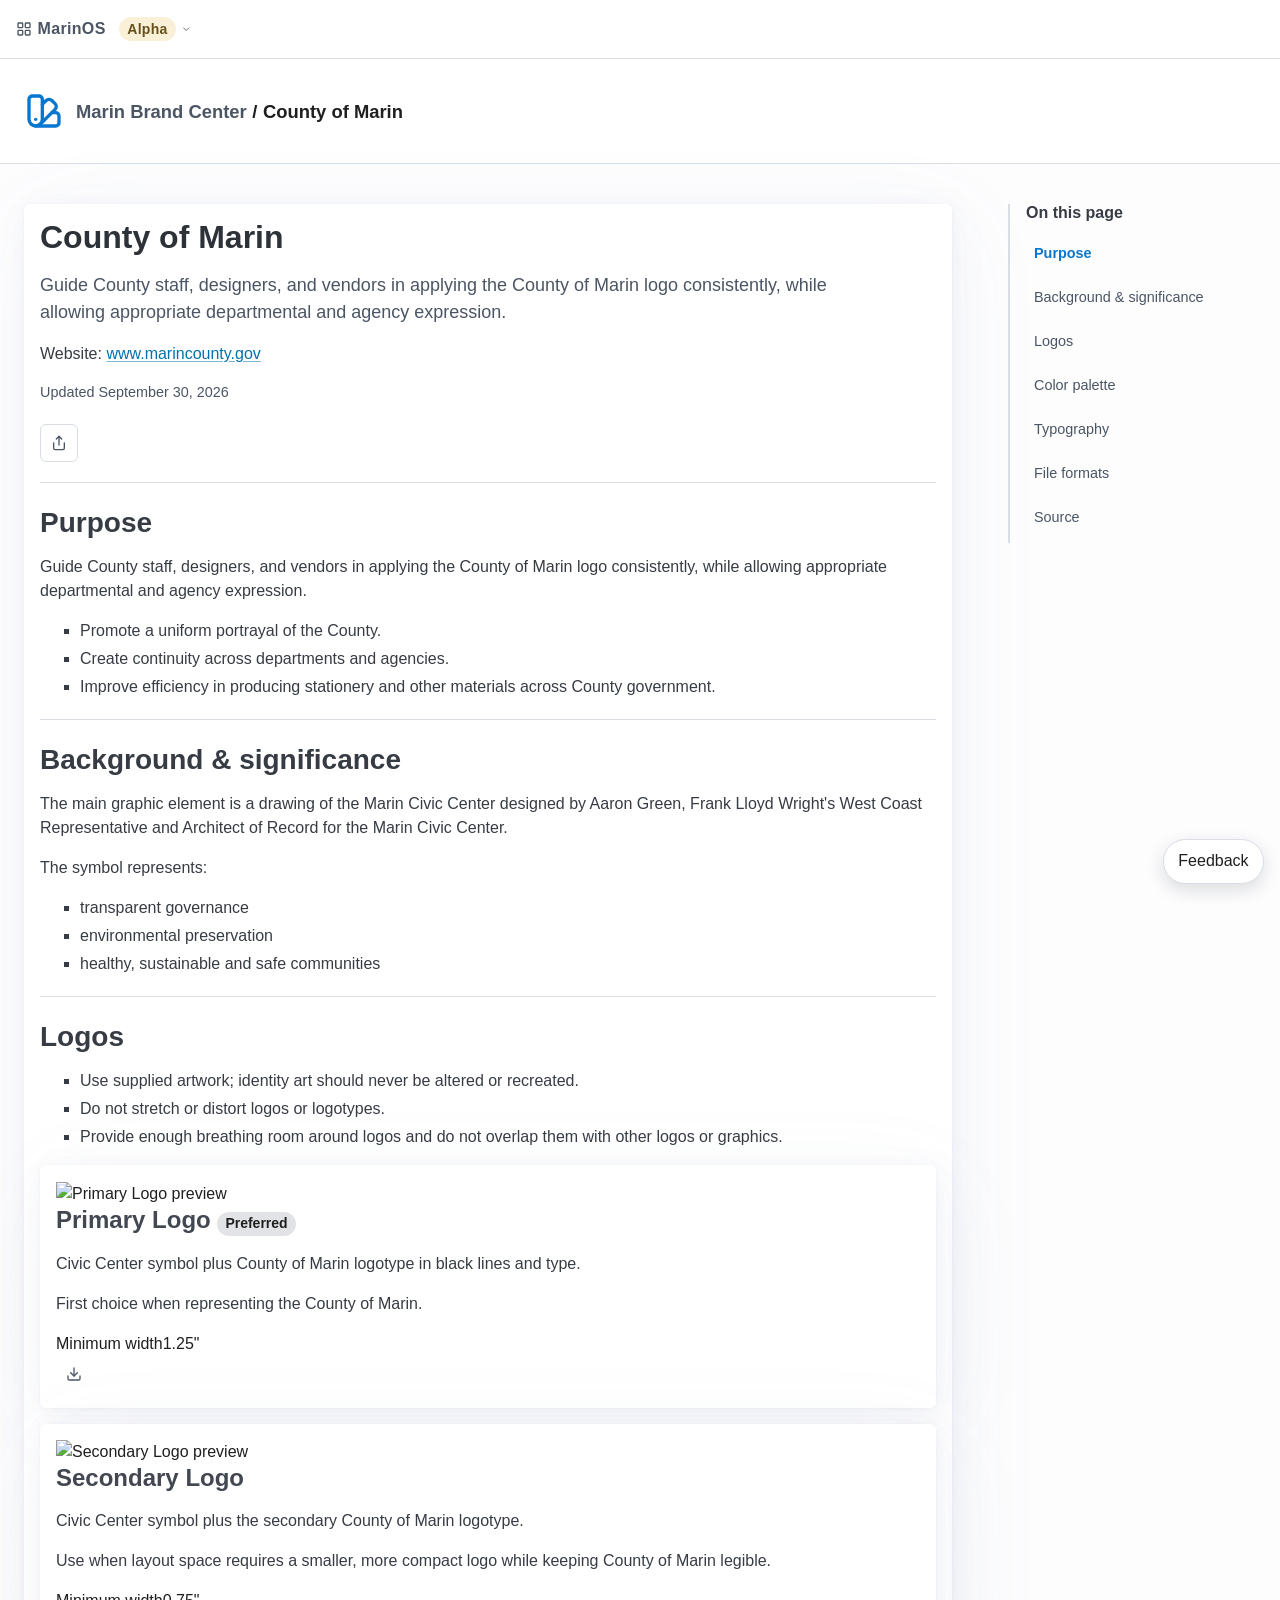
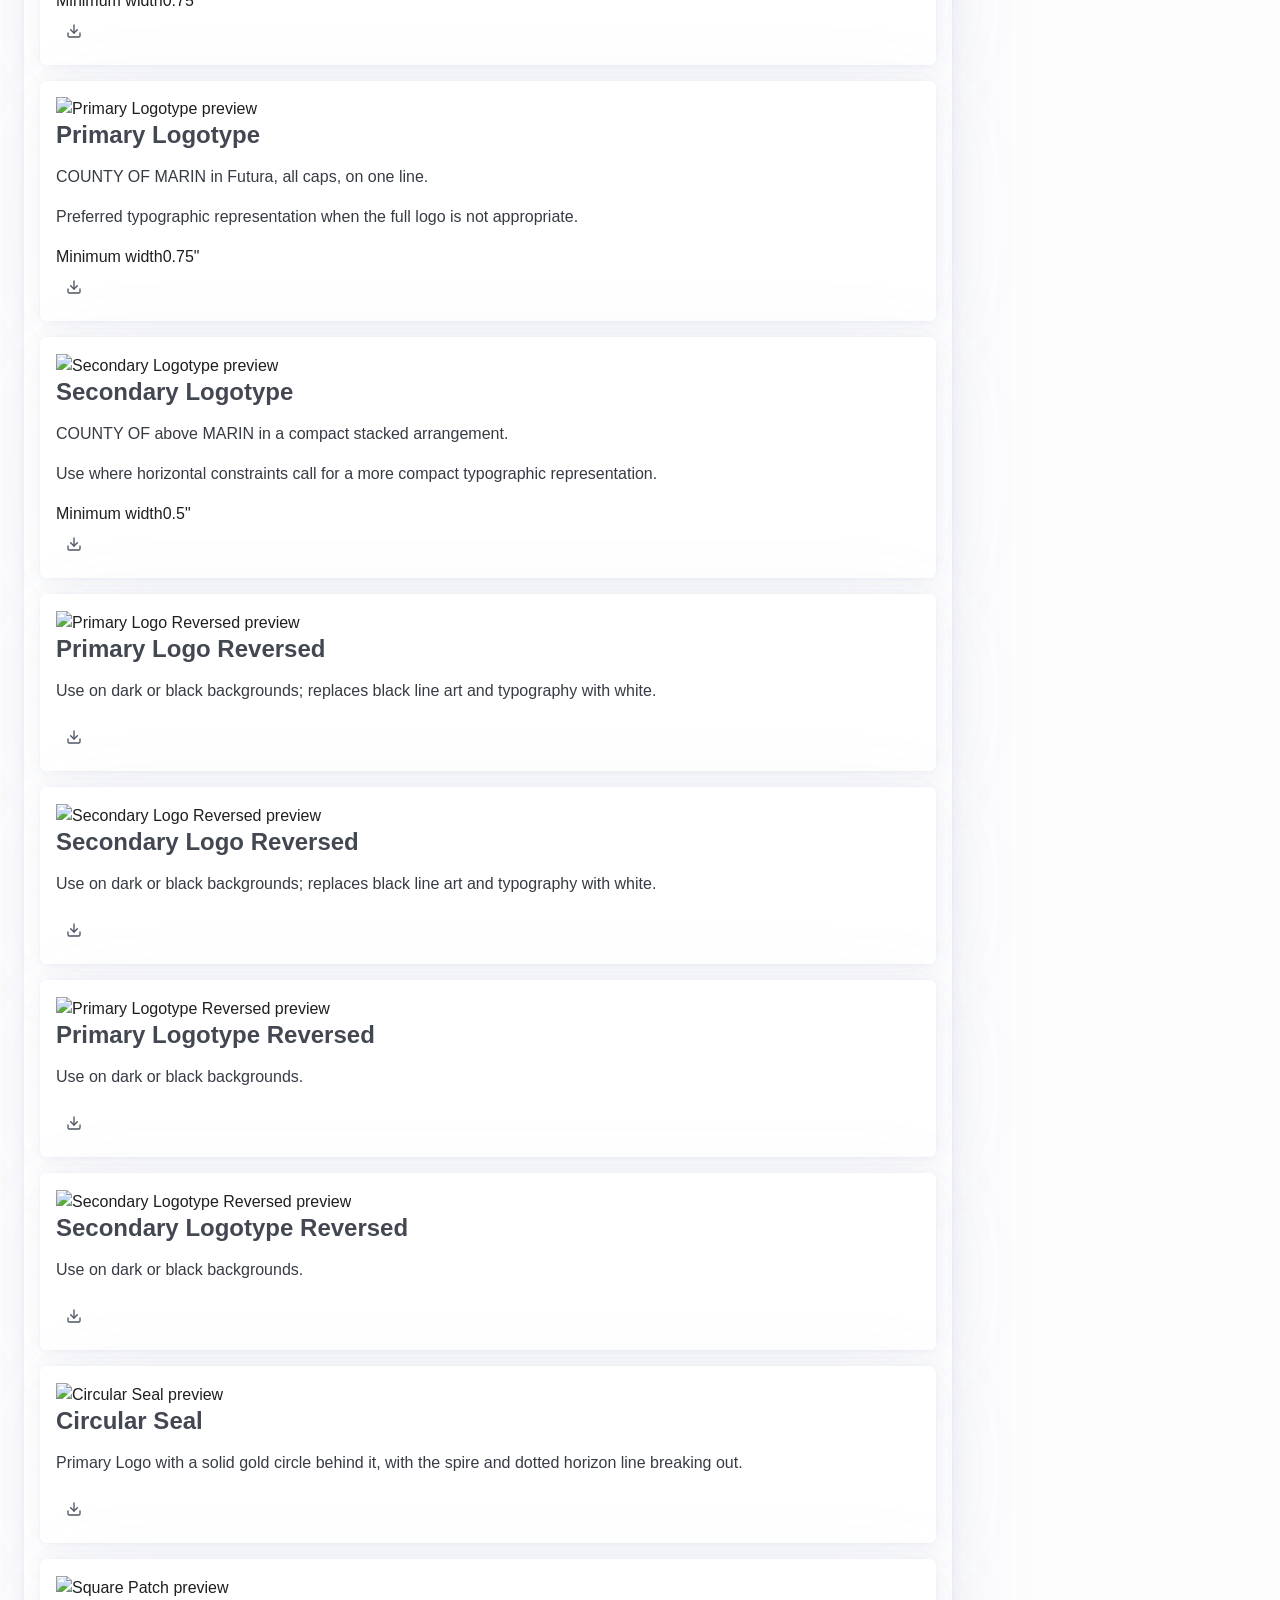
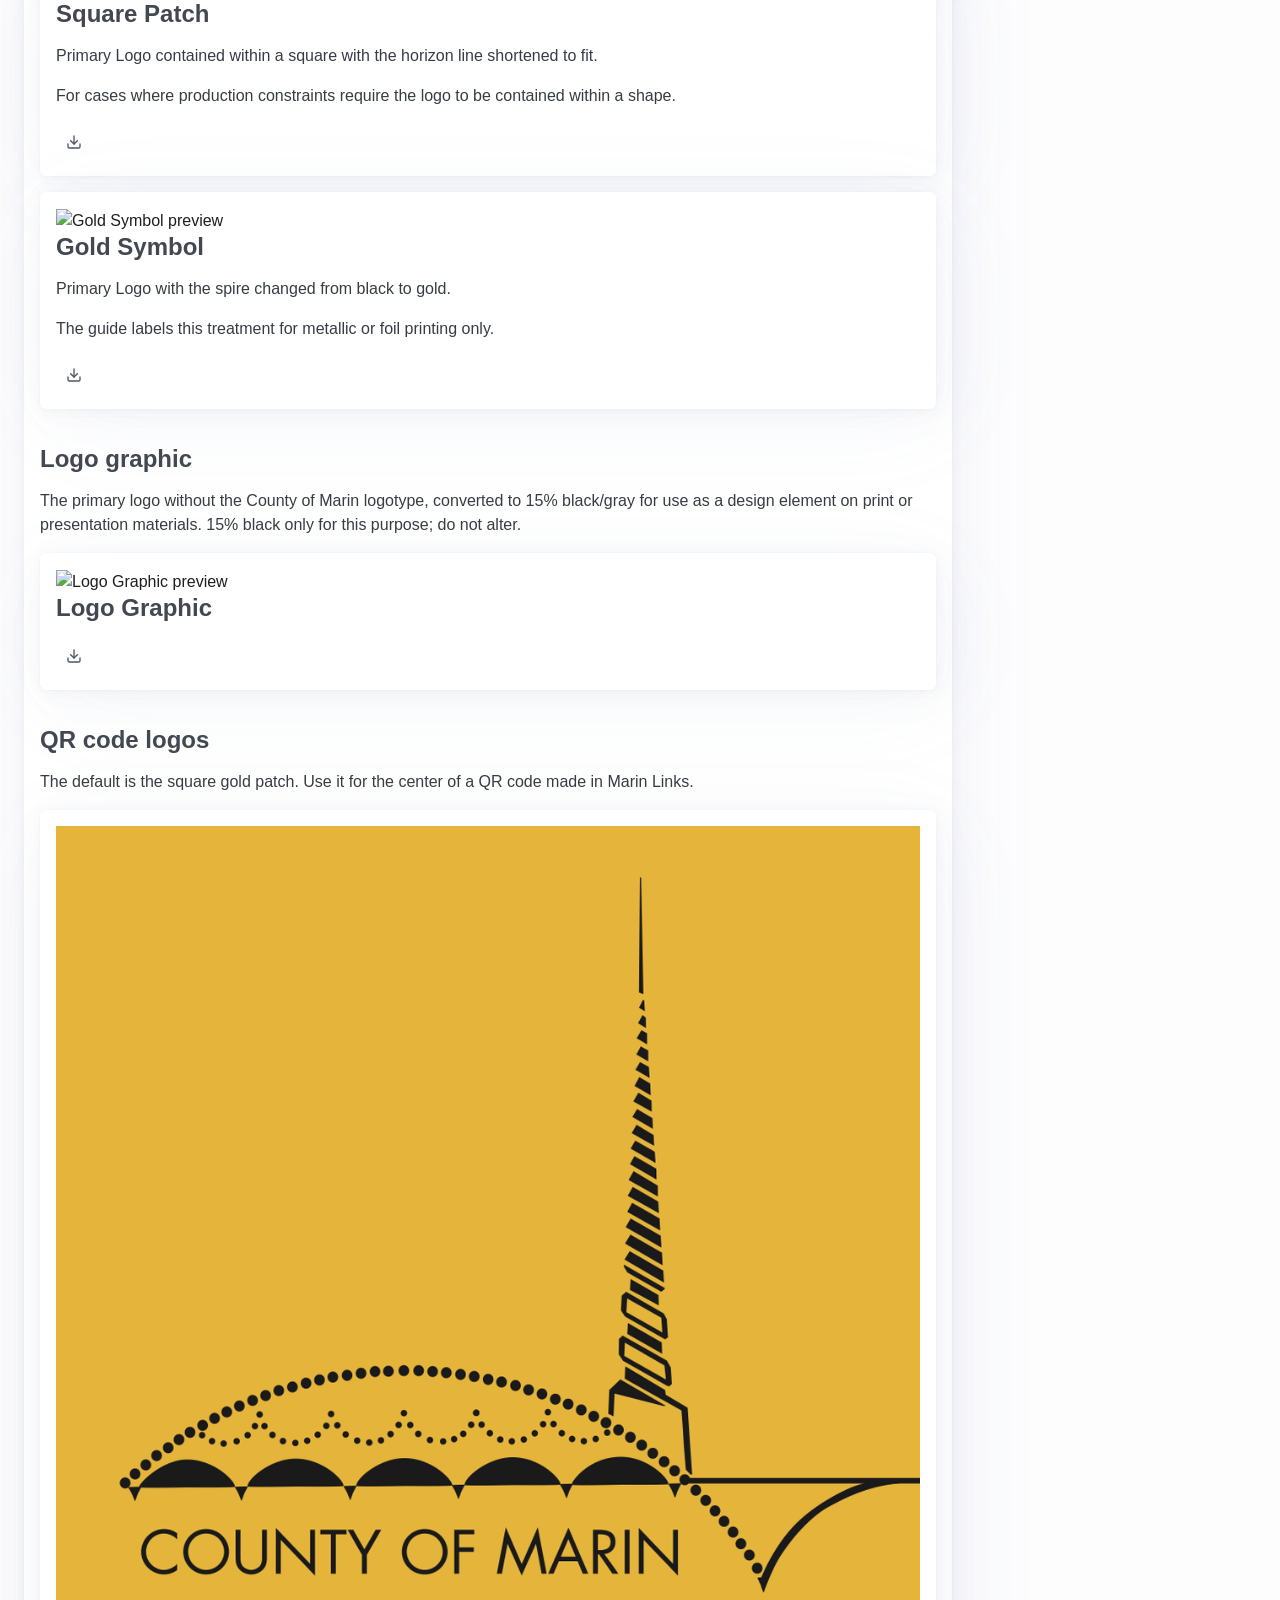
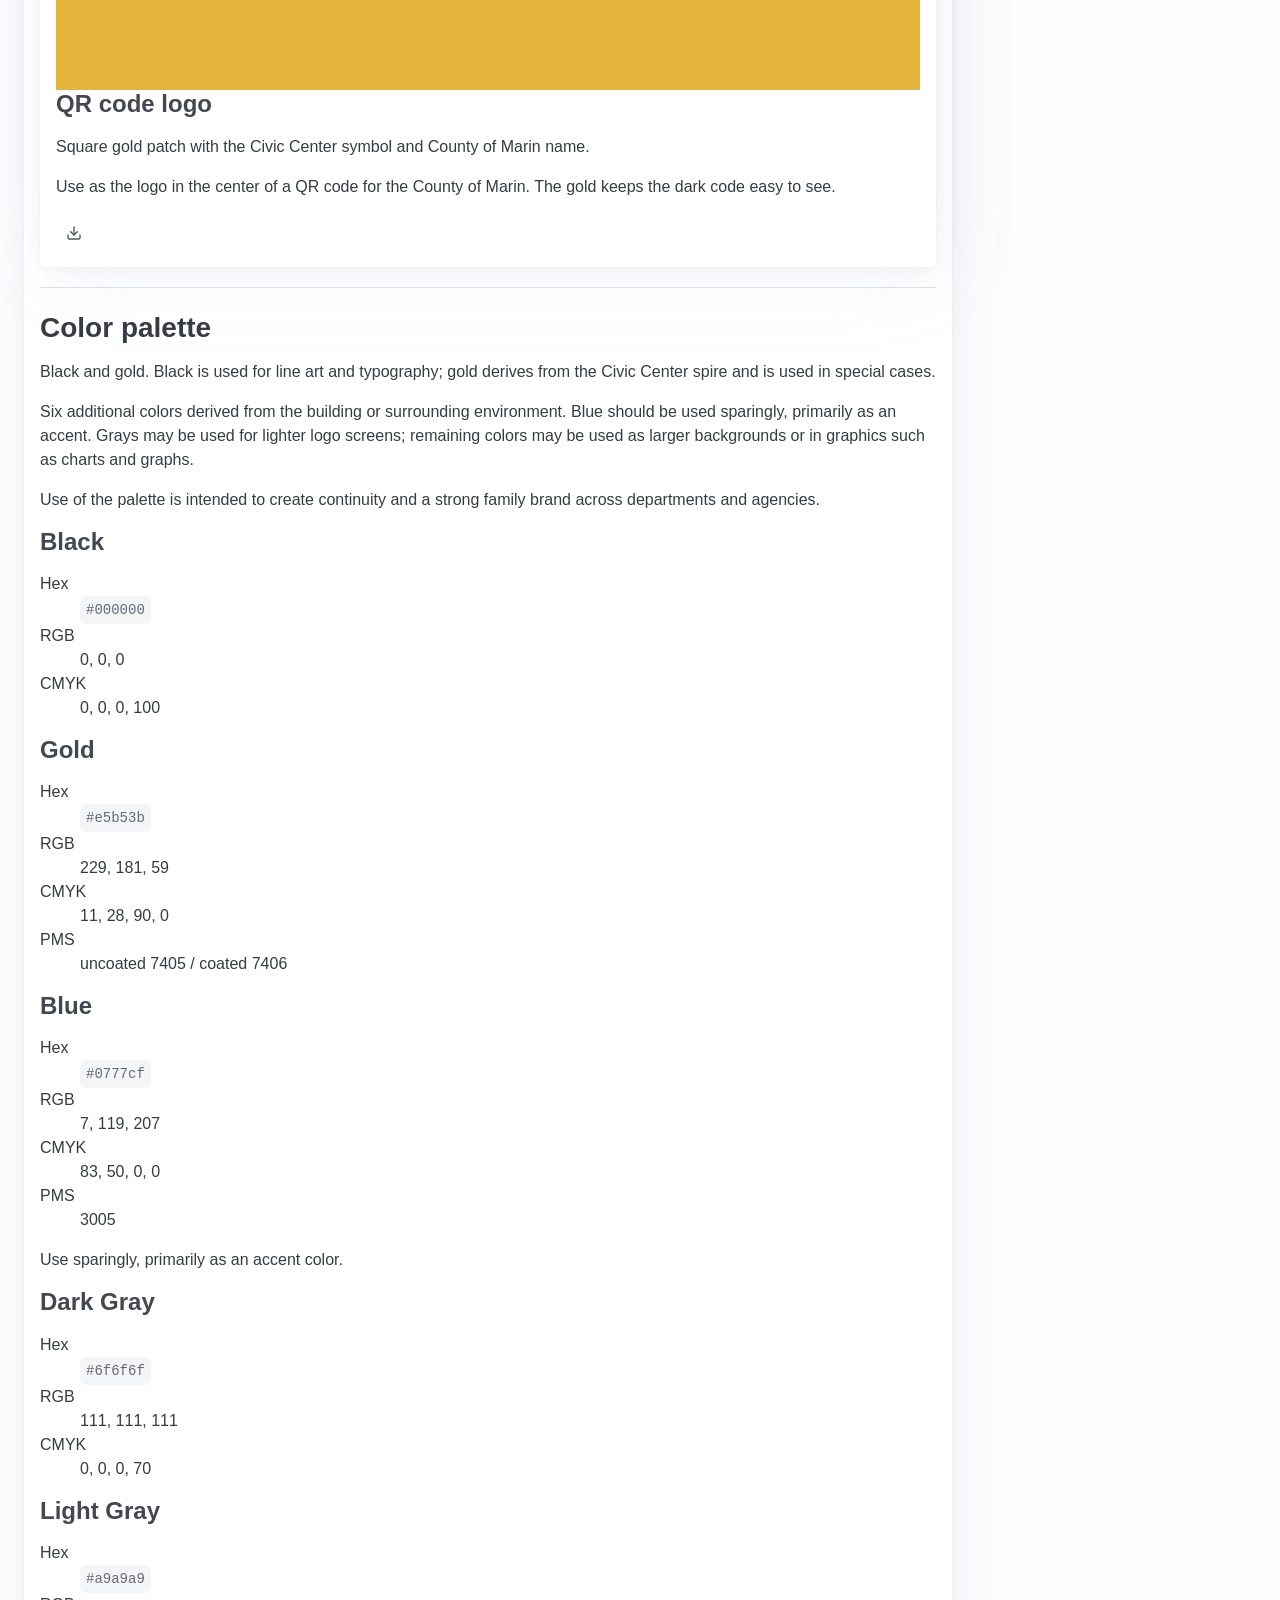
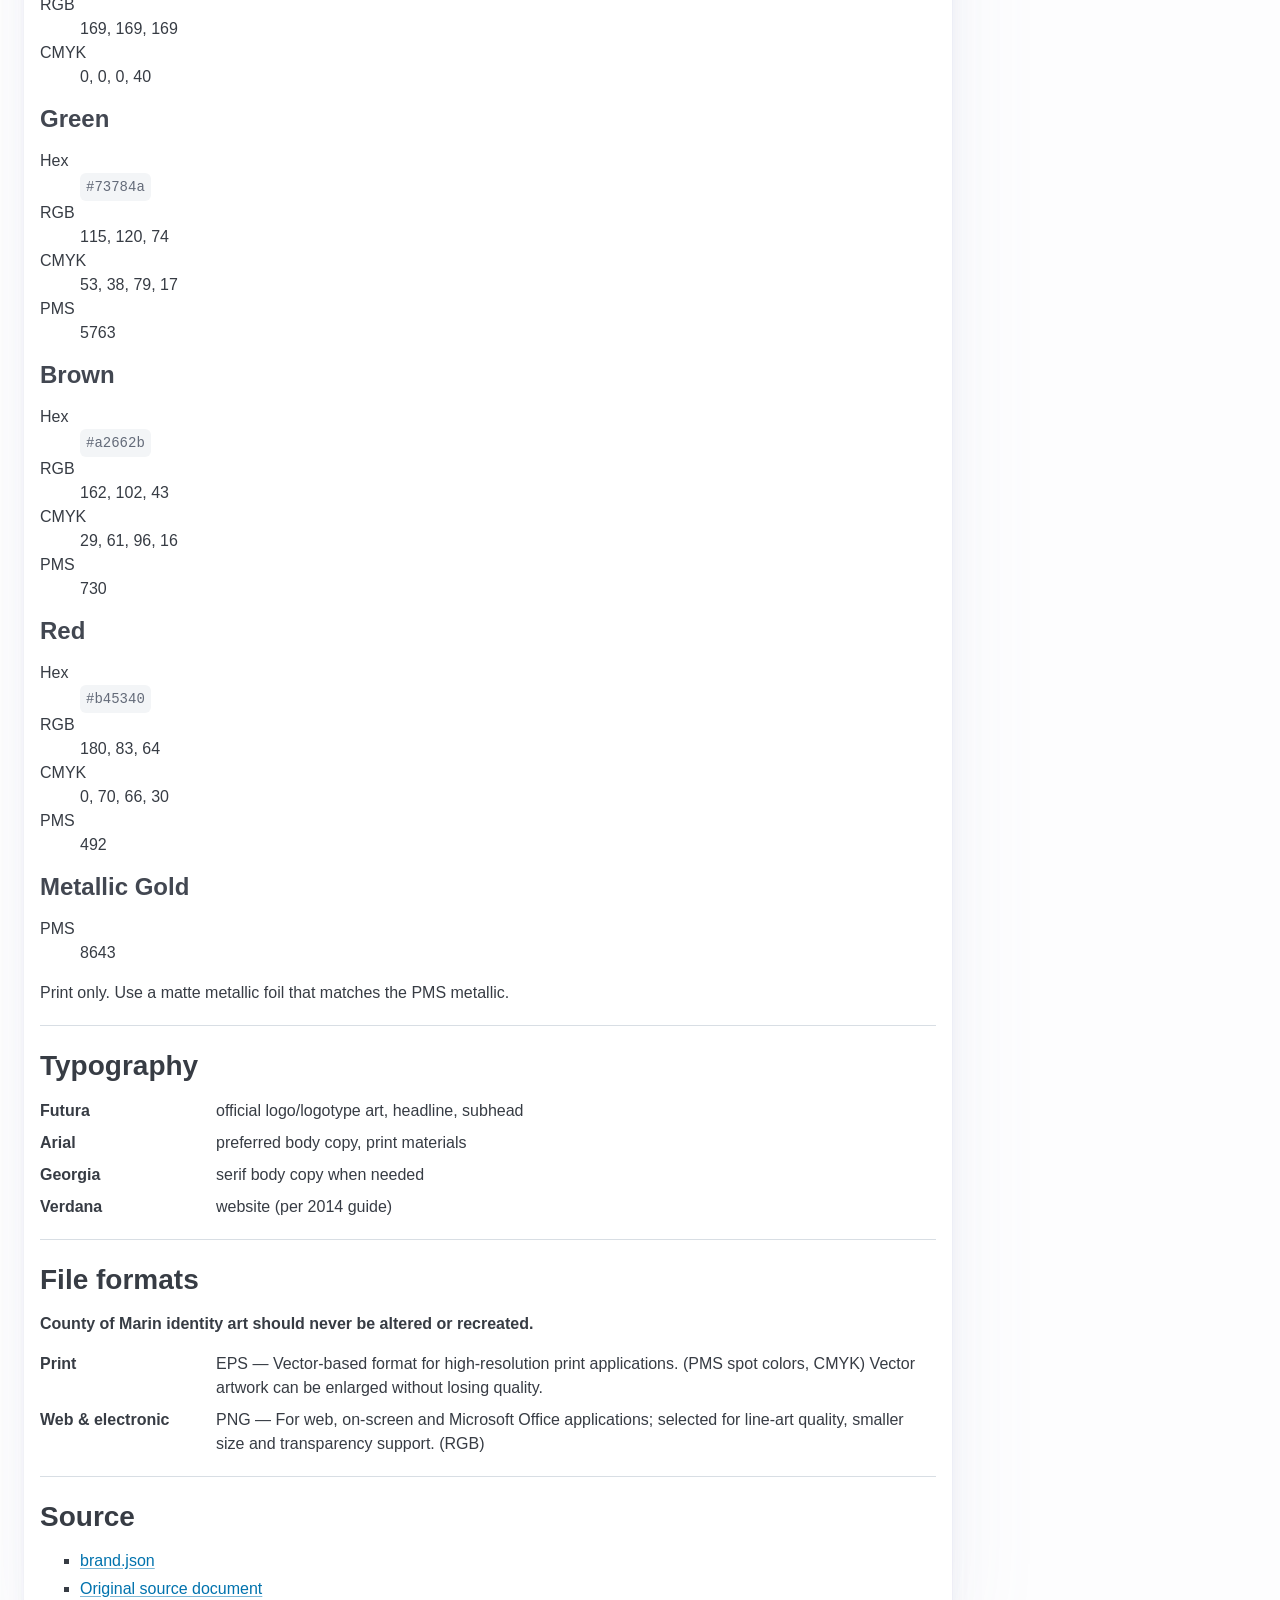
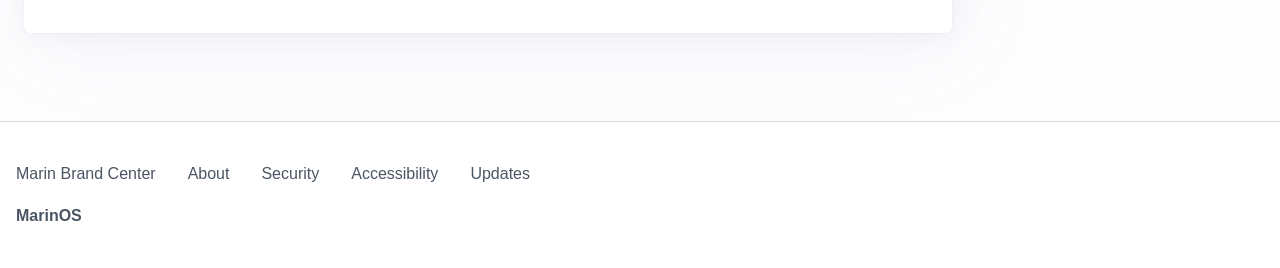
==== commit 72c710c2: "Add QR code logos to each brand Each brand now has a square logo made for the center of a QR code. T" ====
--- a/brands/county-of-marin/index.html
+++ b/brands/county-of-marin/index.html
@@ -211,6 +211,22 @@
               
               <div class="logo-card__download">
                 <a class="action-button" href="assets/reference-previews/logo-graphic-reference.png" download data-icon="download" aria-label="Download Logo Graphic as PNG" title="Download PNG"></a>
+              </div>
+            </article>
+          </div>
+          <h3 id="qr-code-logos">QR code logos</h3>
+          <p>The default is the square gold patch. Use it for the center of a QR code made in Marin Links.</p>
+          <div class="logo-grid">
+            <article class="logo-card">
+              <div class="logo-card__preview logo-card__preview--square">
+                <img src="assets/qr-code-logos/square.png" alt="QR code logo preview" loading="lazy">
+              </div>
+              <h3>QR code logo</h3>
+              <p>Square gold patch with the Civic Center symbol and County of Marin name.</p>
+              <p>Use as the logo in the center of a QR code for the County of Marin. The gold keeps the dark code easy to see.</p>
+              
+              <div class="logo-card__download">
+                <a class="action-button" href="assets/qr-code-logos/square.png" download data-icon="download" aria-label="Download QR code logo as PNG" title="Download PNG"></a>
               </div>
             </article>
           </div>
--- a/vendor/marinos/marinos.css
+++ b/vendor/marinos/marinos.css
@@ -470,6 +470,17 @@
 .app-menu-toggle {
   display: none;
   margin: 0;
+  border: 1px solid var(--app-control-border);
+  background: none;
+  color: var(--app-text);
+}
+
+.app-menu-toggle:hover,
+.app-menu-toggle:focus-visible,
+.app-menu-toggle[aria-expanded="true"] {
+  border-color: var(--app-accent);
+  background: none;
+  color: var(--app-accent);
 }
 
 .app-identity {
@@ -1837,7 +1848,7 @@
   stroke-linejoin: round;
 }
 
-/* Marin App Shell 1.17.1: component integration only.
+/* Marin App Shell 1.18.0: component integration only.
    General visual rules come from the locked, unmodified Marin UI input. */
 marin-os-banner,
 marin-app-header,
@@ -2092,7 +2103,7 @@
 
 .action-button[aria-pressed="true"] {
   background: color-mix(in srgb, var(--app-accent) 14%, var(--app-surface));
-  color: var(--app-accent);
+  color: var(--app-accent-on-tint);
 }
 
 .action-button[aria-disabled="true"],
@@ -2139,6 +2150,7 @@
 
 .action-group > .action-button:hover {
   background: color-mix(in srgb, var(--app-accent) 8%, var(--app-surface));
+  color: var(--app-accent-on-tint);
 }
 
 .action-group > .action-button:focus-visible {
@@ -2177,7 +2189,7 @@
 .action-group > .copy-button:hover {
   border-color: transparent;
   background: color-mix(in srgb, var(--app-accent) 8%, var(--app-surface));
-  color: var(--app-accent);
+  color: var(--app-accent-on-tint);
 }
 
 .action-group > :not([hidden]) ~ .copy-button:hover {
@@ -2364,7 +2376,7 @@
 
 .chip-button[aria-pressed="true"] {
   background: color-mix(in srgb, var(--app-accent) 14%, var(--app-surface));
-  color: var(--app-accent);
+  color: var(--app-accent-on-tint);
   font-weight: 700;
 }
 
@@ -2421,3 +2433,17 @@
 th[aria-sort="descending"] .sort-button::after {
   content: " \25bc";
 }
+
+/* A visually hidden form control stays 1 px. Pico makes every input as wide as its row and at least 44 px tall, with a
+   selector too specific for .visually-hidden to win, so a hidden file input made the page wider than the window. */
+input.visually-hidden,
+select.visually-hidden,
+textarea.visually-hidden {
+  width: 1px !important;
+  height: 1px !important;
+  min-width: 0 !important;
+  min-height: 0 !important;
+  margin: -1px !important;
+  padding: 0 !important;
+  border: 0 !important;
+}
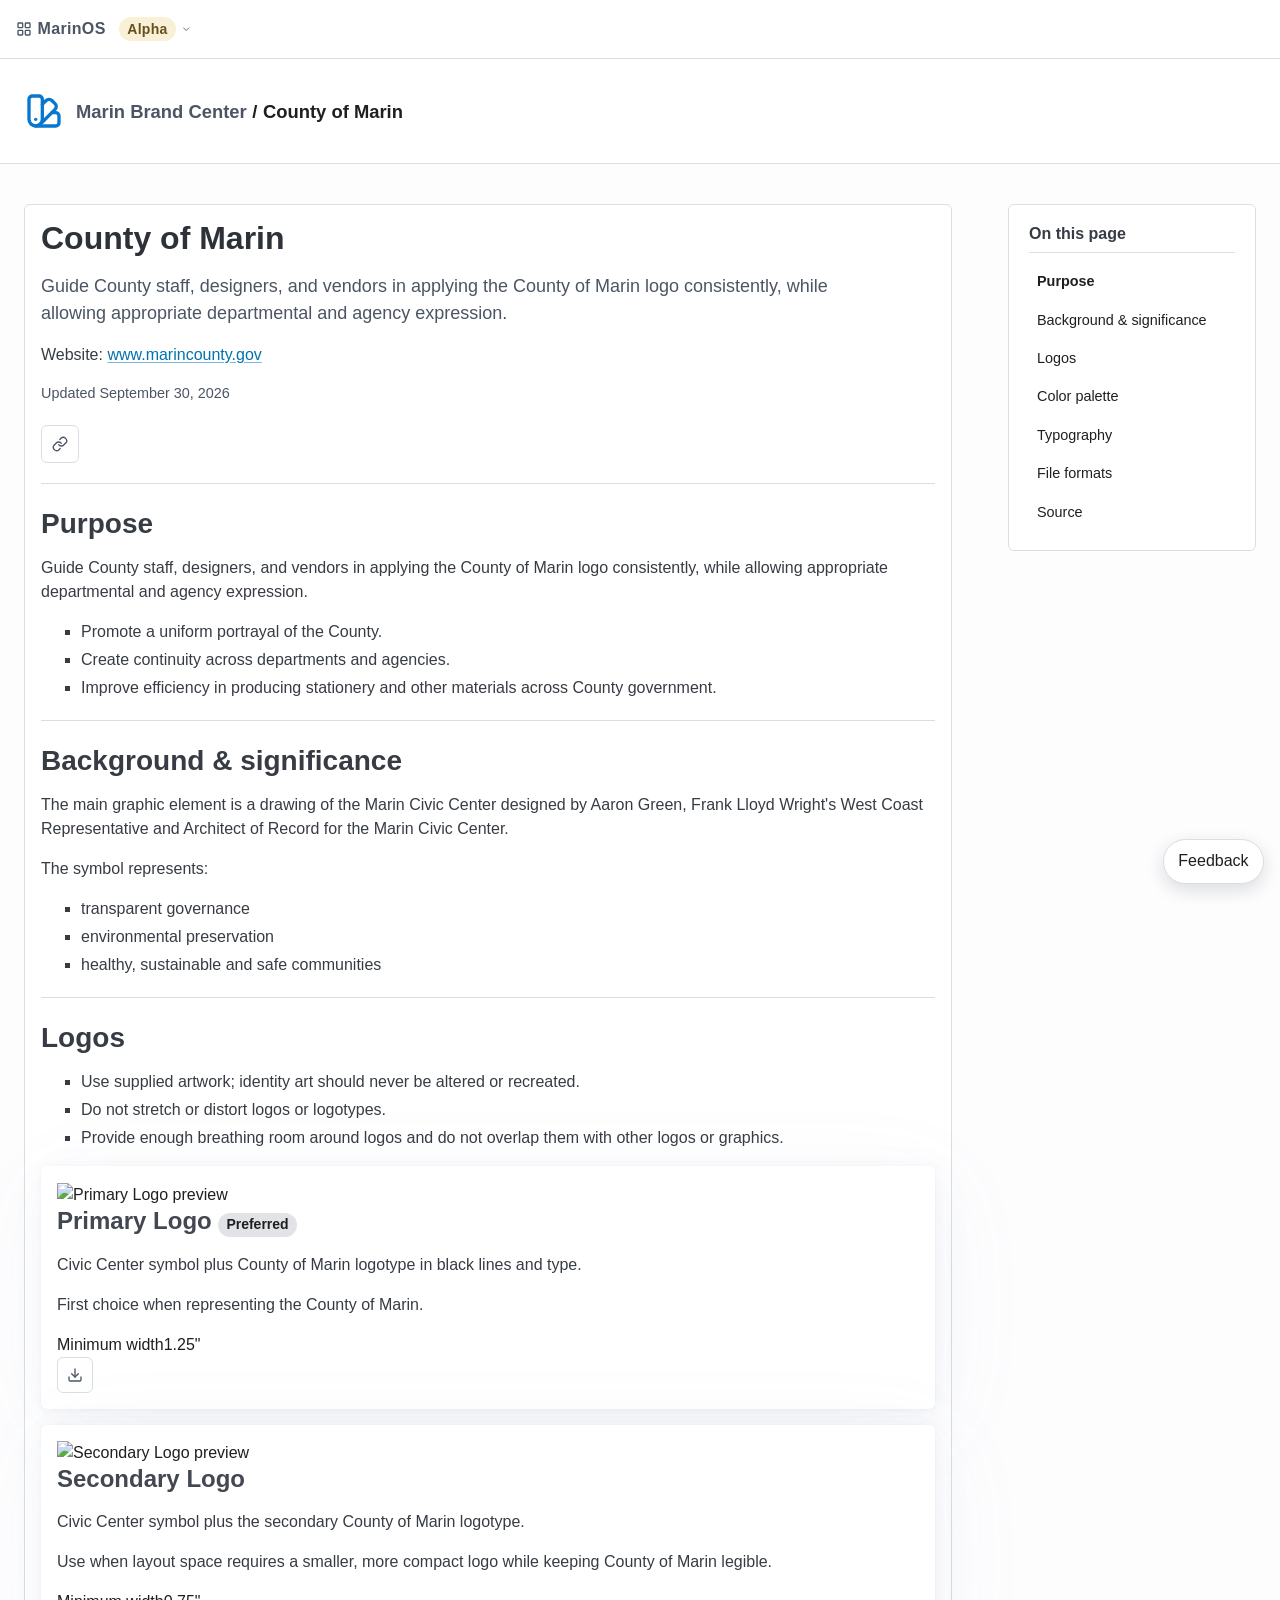
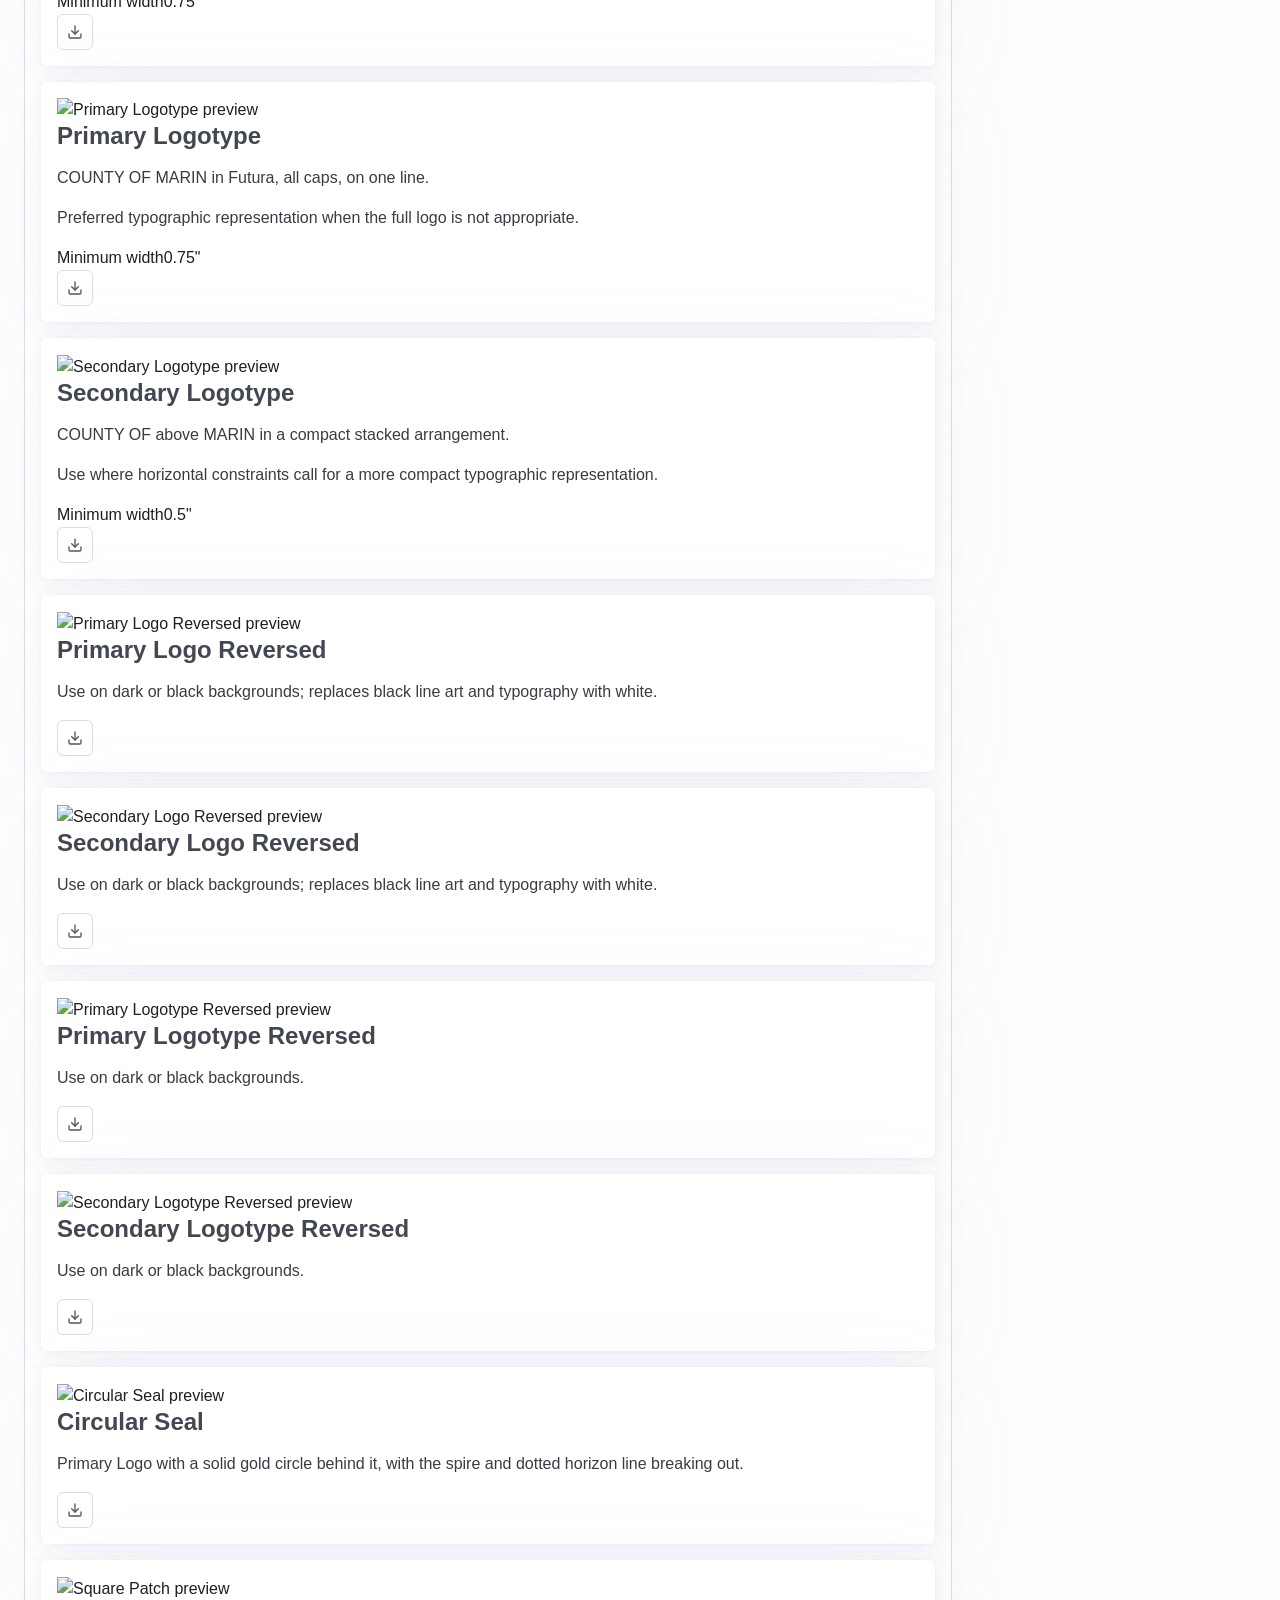
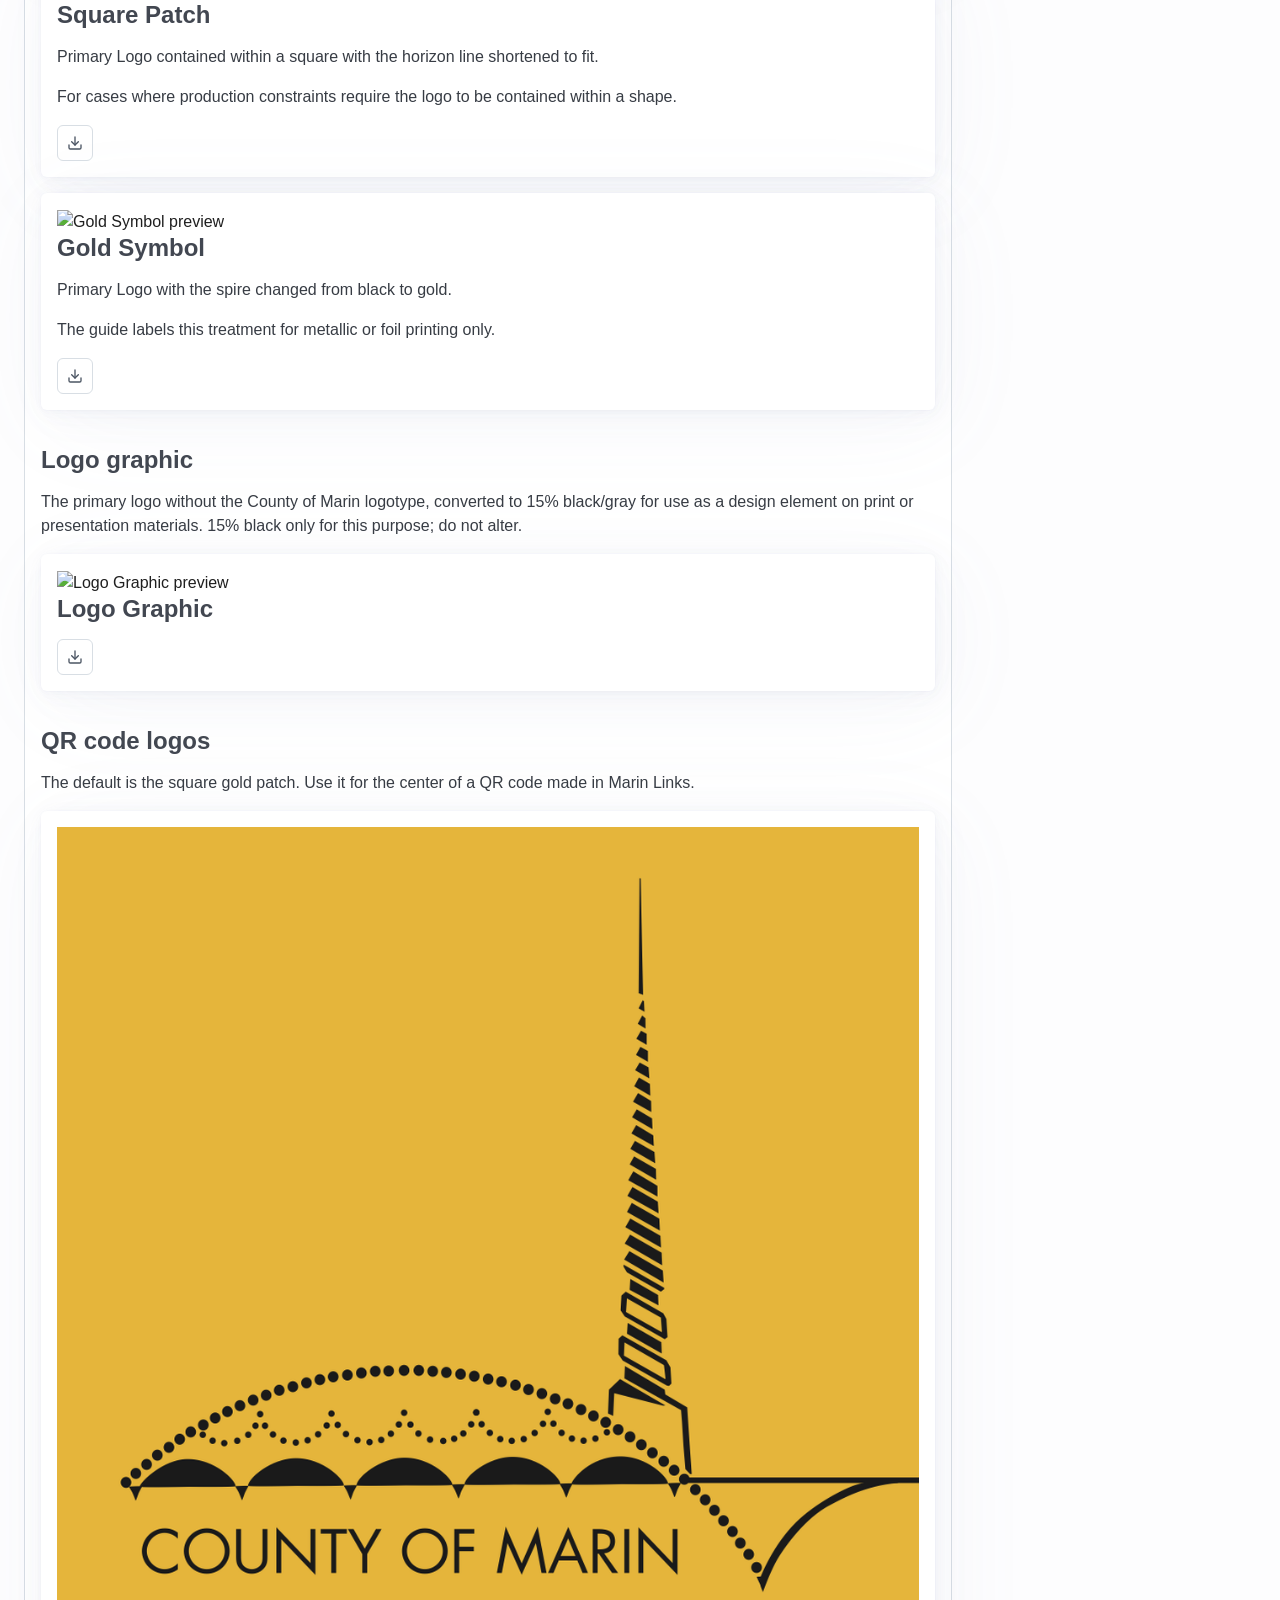
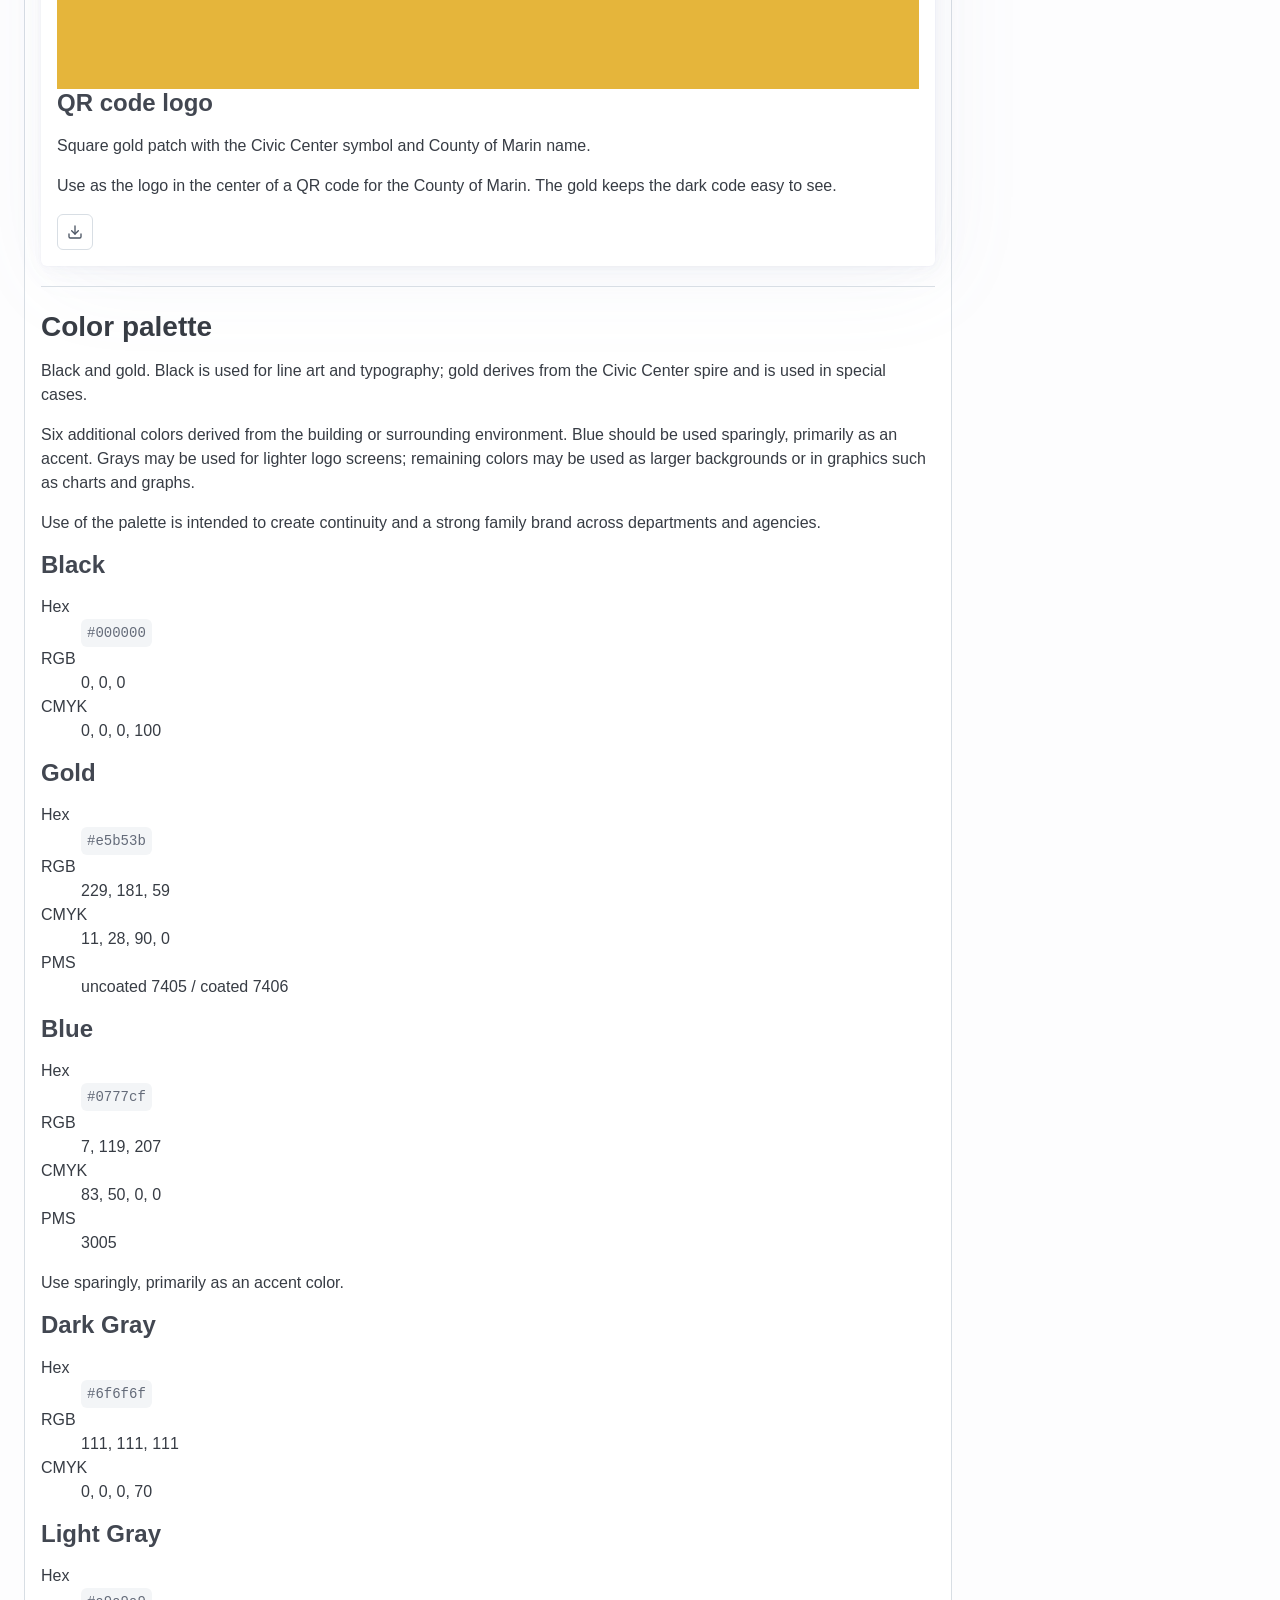
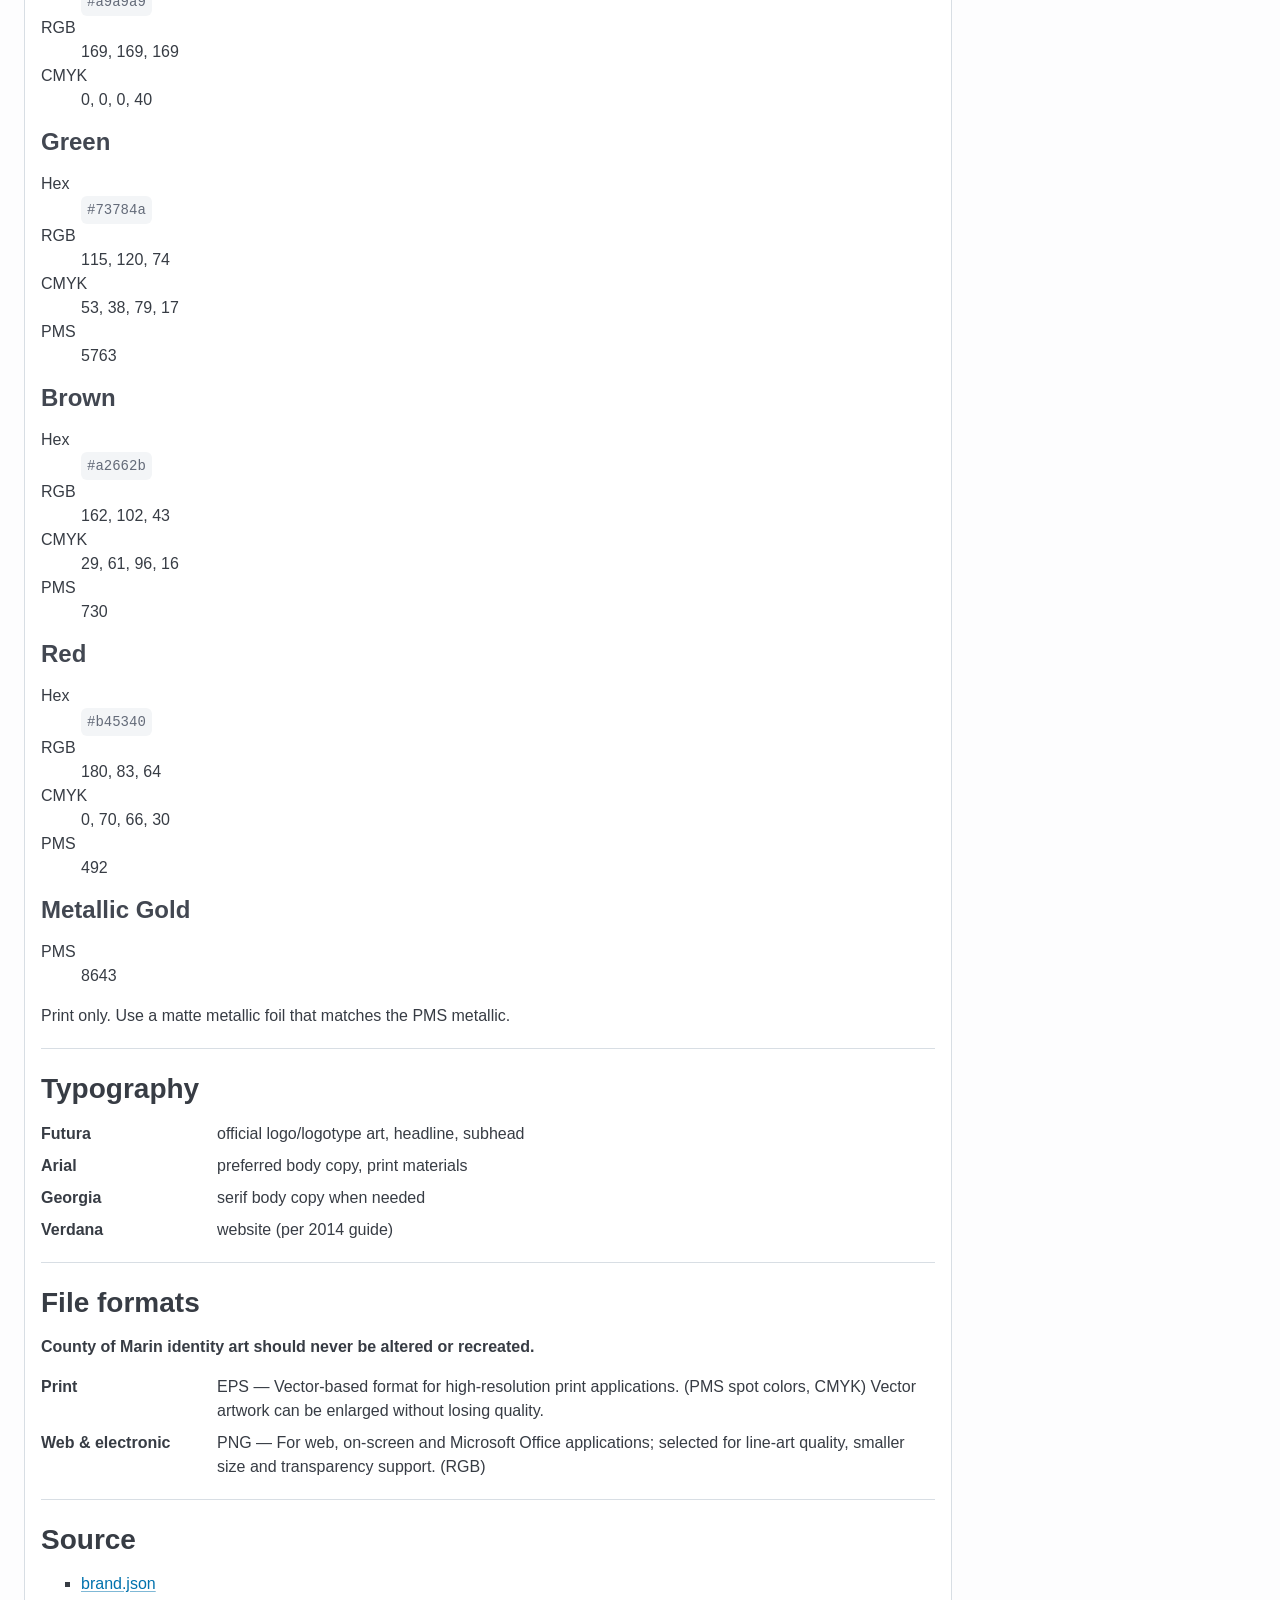
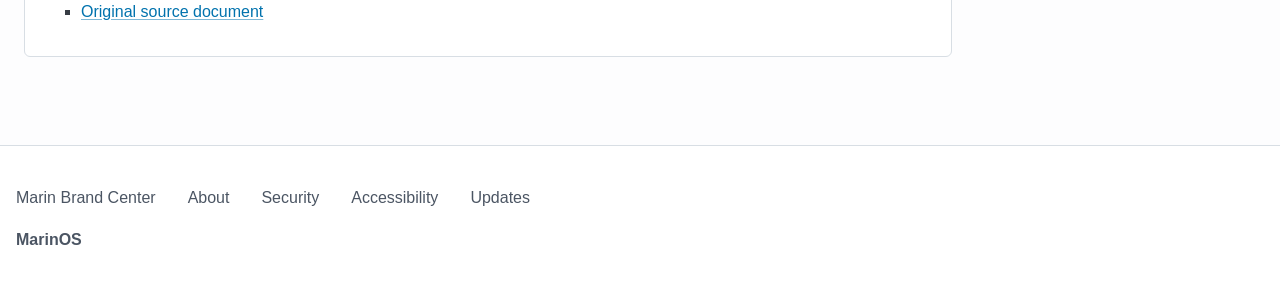
==== commit 15dba0da: "Name the button that copies a page address Copy link, with the link icon" ====
--- a/brands/county-of-marin/index.html
+++ b/brands/county-of-marin/index.html
@@ -21,7 +21,7 @@
           <p class="doc-updated">Updated September 30, 2026</p>
           <div class="doc-actions">
             <div class="action-group" role="group" aria-label="Page actions">
-              <button type="button" class="action-button" data-action="share" data-icon="share" aria-label="Share: copy the link to this page" title="Copy link"></button>
+              <button type="button" class="action-button" data-action="share" data-icon="link" aria-label="Copy link" title="Copy link"></button>
             </div>
             <span class="doc-action-status" role="status" aria-live="polite"></span>
           </div>
--- a/vendor/marinos/marinos.css
+++ b/vendor/marinos/marinos.css
@@ -967,8 +967,7 @@
 }
 
 /* Filter layout and the collapsible filter panel. A filter column beside a list of results (the pattern in
-   marin-docs' search/shared/search-layout.css, which this now owns the layout shell of; the field and facet
-   styles stay with the app). A button[data-filter-toggle] at the top of the column hides and shows the panel
+   marin-docs' search/shared/search-layout.css; this owns the layout shell, the fields and the filter groups). A button[data-filter-toggle] at the top of the column hides and shows the panel
    (app-shell.js sets data-filters on .search-layout and data-open on the panel). Open, the button sits at the
    column's right edge; hidden, the column shrinks to just the button. Narrow screens stack the column above the
    results and start hidden. Only this bundle's tokens are used, so it looks the same in every app. */
@@ -987,6 +986,94 @@
 
 .search-results {
   min-width: 0;
+}
+
+/* Fields and filters inside the filter panel. The same look in every app, so a filter column in one app is
+   recognizable in the next. Order inside the panel: the title row (.search-panel-header, from the shell, with
+   the Reset icon button beside the title), then Search, then the other fields, then the filter groups. */
+.search-input-field {
+  margin-bottom: 1.5rem;
+}
+
+.search-input-field label {
+  display: block;
+  margin-bottom: 0.35rem;
+  font-weight: 700;
+  font-size: 0.9rem;
+}
+
+.search-input-field input[type="search"] {
+  width: 100%;
+  /* Pico makes search inputs pill-shaped; in the panel the search field matches the selects. */
+  --pico-border-radius: var(--pico-form-element-border-radius, 0.25rem);
+}
+
+.search-facet-group {
+  margin: 0 0 1.5rem;
+  padding: 0;
+  border: 0;
+}
+
+.search-facet-group legend {
+  margin-bottom: 0.5rem;
+  padding: 0;
+  font-weight: 700;
+  font-size: 0.9rem;
+}
+
+.search-facet-list {
+  margin: 0;
+  padding: 0;
+  list-style: none;
+}
+
+/* Pico's <li> rule carries 8px of top and bottom padding. The row spacing comes from the small margin instead. */
+.search-facet-list li {
+  margin: 0 0 0.45rem;
+  padding: 0;
+  list-style: none;
+}
+
+.search-facet-list li:last-child {
+  margin-bottom: 0;
+}
+
+.search-facet-list label {
+  display: flex;
+  align-items: center;
+  gap: 0.4rem;
+  margin-bottom: 0;
+  font-size: 0.875rem;
+  font-weight: 400;
+  color: var(--app-text);
+}
+
+/* Checkboxes are 24 px square (WCAG 2.5.8 target size). Pico's bottom margin is removed so rows stay tight. */
+.search-facet-list input[type="checkbox"] {
+  width: 1.5rem;
+  height: 1.5rem;
+  flex: none;
+  margin: 0;
+}
+
+.search-facet-count {
+  color: var(--app-muted);
+  font-size: 0.8rem;
+}
+
+/* A filter is a collapsed group that opens to its checkboxes. */
+.mm-facet-group {
+  margin-bottom: 0.125rem;
+}
+
+.mm-facet-group summary {
+  cursor: pointer;
+  font-weight: 400;
+  padding: 0.25rem 0;
+}
+
+.mm-facet-group .search-facet-list {
+  margin-top: 0.25rem;
 }
 
 .filter-toggle {
@@ -1216,6 +1303,13 @@
   min-width: 0;
 }
 
+/* The page's content is a bordered box with no shadow, the same as a Marin
+   Learn note. Pico gives <article> a shadow; this removes it. */
+.content {
+  border: 1px solid var(--app-border);
+  box-shadow: none;
+}
+
 .docs-breadcrumb {
   margin-bottom: 1.5rem;
   font-size: 0.9375rem;
@@ -1507,44 +1601,59 @@
   position: sticky;
   top: 1rem;
   align-self: start;
-  padding-left: 1rem;
-  border-left: 2px solid var(--app-border);
+  padding: 1.25rem;
+  border: 1px solid var(--app-border);
+  border-radius: var(--pico-border-radius);
+  background: var(--app-surface);
 }
 
 .toc h2 {
   margin: 0 0 0.75rem;
+  padding-bottom: 0.5rem;
+  border-bottom: 1px solid var(--app-border);
   font-size: 1rem;
 }
 
 .toc ul {
+  display: flex;
+  flex-direction: column;
+  align-items: stretch;
+  gap: 0.25rem;
   margin: 0;
   padding: 0;
   list-style: none;
 }
 
 .toc li {
-  margin: 0.4rem 0;
+  width: 100%;
+  margin: 0;
+  padding: 0;
 }
 
 .toc a {
-  color: var(--app-muted);
+  display: block;
+  padding: 0.4rem 0.5rem;
+  border-radius: var(--pico-border-radius);
+  color: var(--app-text);
   font-size: 0.9rem;
   text-decoration: none;
 }
 
 .toc a[aria-current="location"] {
-  color: var(--app-accent);
+  color: var(--app-text);
   font-weight: 700;
+}
+
+.toc a:hover,
+.toc a:focus-visible {
+  background: var(--app-bg-soft);
+  color: var(--app-accent-on-tint);
 }
 
 @media (max-width: 850px) {
   .toc {
     position: static;
     order: -1;
-    padding: 1rem;
-    border: 1px solid var(--app-border);
-    border-radius: var(--pico-border-radius);
-    background: var(--app-surface);
   }
 }
 
@@ -1848,7 +1957,7 @@
   stroke-linejoin: round;
 }
 
-/* Marin App Shell 1.18.0: component integration only.
+/* Marin App Shell 1.21.1: component integration only.
    General visual rules come from the locked, unmodified Marin UI input. */
 marin-os-banner,
 marin-app-header,
@@ -2072,7 +2181,7 @@
   min-height: 2.25rem;
   margin: 0;
   padding: 0.25rem 0.625rem;
-  border: 1px solid transparent;
+  border: 1px solid var(--app-border);
   border-radius: var(--pico-border-radius);
   background: none;
   box-shadow: none;
@@ -2091,7 +2200,7 @@
 }
 
 .action-button:hover {
-  border-color: var(--app-border);
+  border-color: var(--app-accent);
   background: none;
   color: var(--app-accent);
 }
@@ -2447,3 +2556,33 @@
   padding: 0 !important;
   border: 0 !important;
 }
+
+/* Upload (marinUpload): a card with a dashed border holds the heading, one sentence of help and the Browse files button.
+   While a file is dragged over the page, a full-page layer says where to drop it. */
+.upload-panel {
+  border: 2px dashed var(--app-border);
+}
+
+.upload-drop-overlay {
+  position: fixed;
+  inset: 0;
+  z-index: 997;
+  display: none;
+  align-items: center;
+  justify-content: center;
+  background: rgba(0, 0, 0, 0.55);
+  color: #ffffff;
+  pointer-events: none;
+}
+
+.upload-drop-overlay[data-active="true"] {
+  display: flex;
+}
+
+.upload-drop-overlay__inner {
+  padding: 1.5rem;
+  border: 2px dashed #ffffff;
+  border-radius: var(--pico-border-radius);
+  background: rgba(0, 0, 0, 0.7);
+  font-weight: 700;
+}
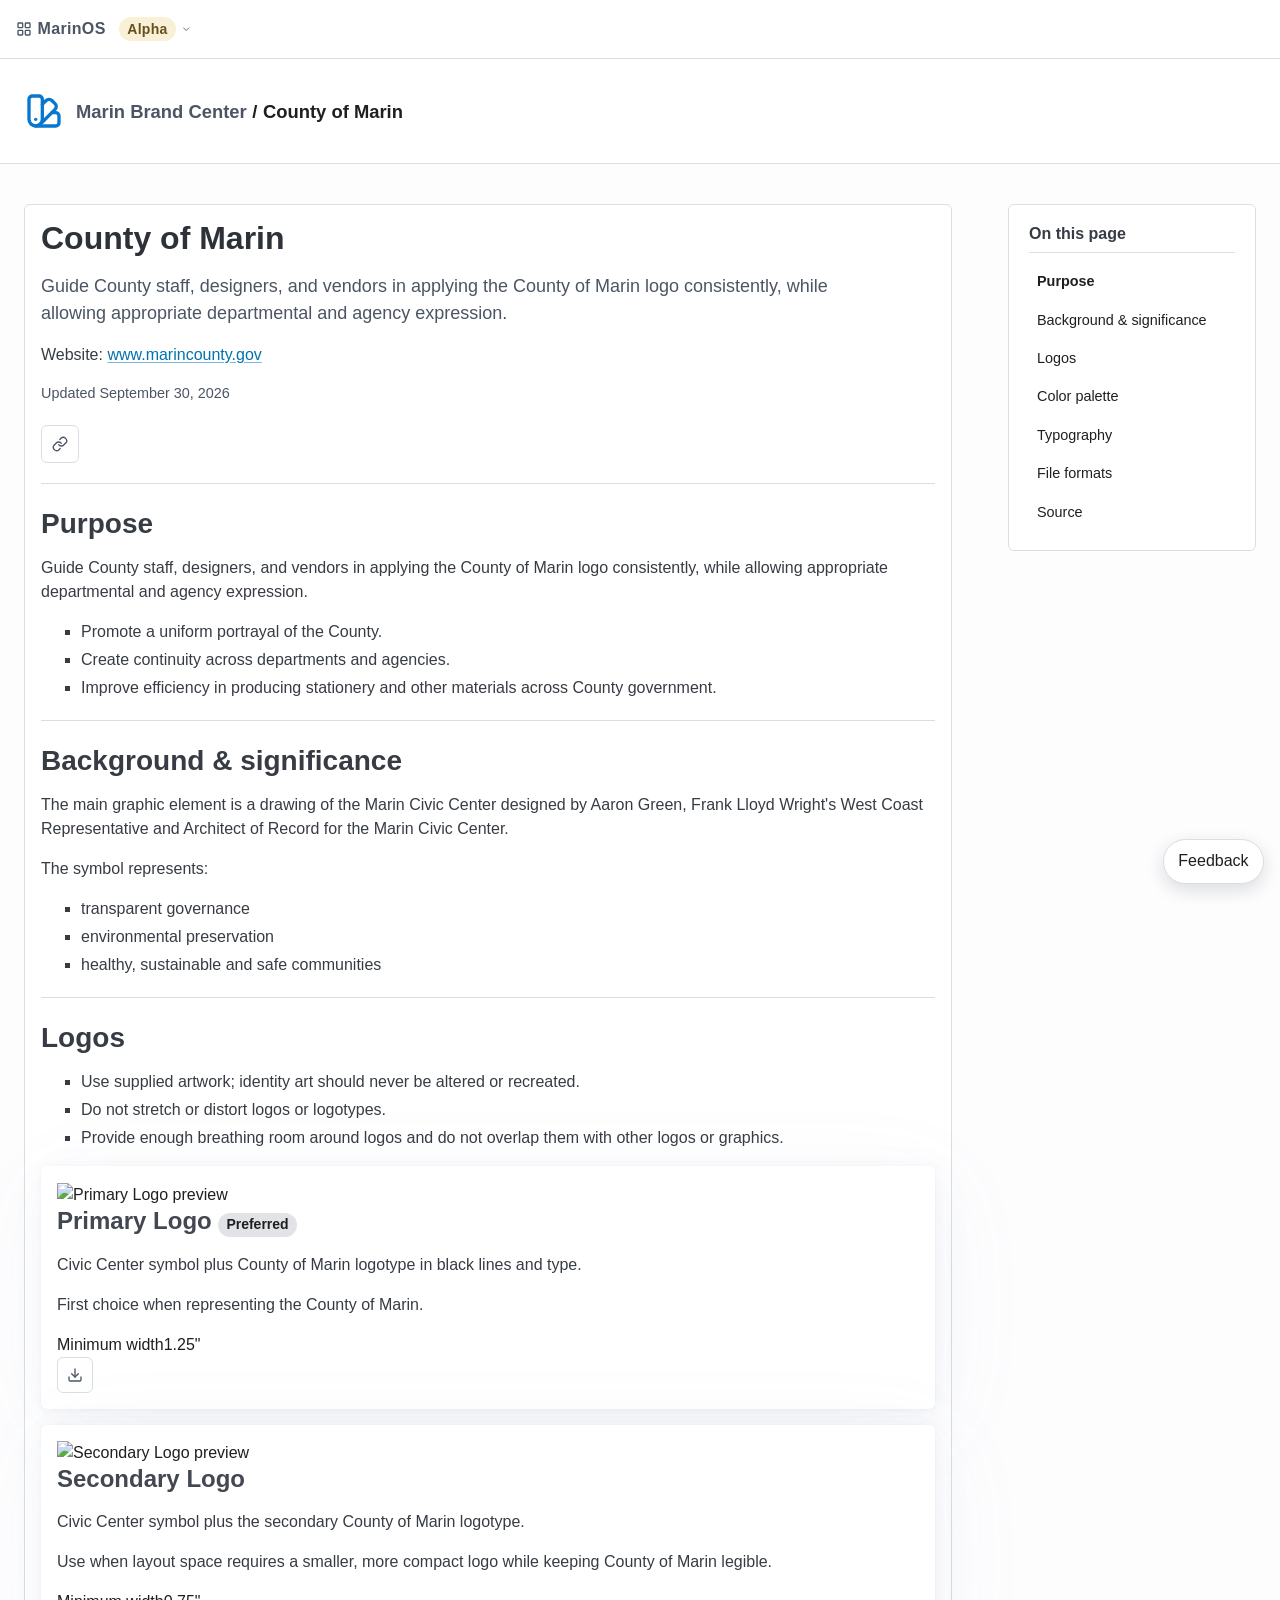
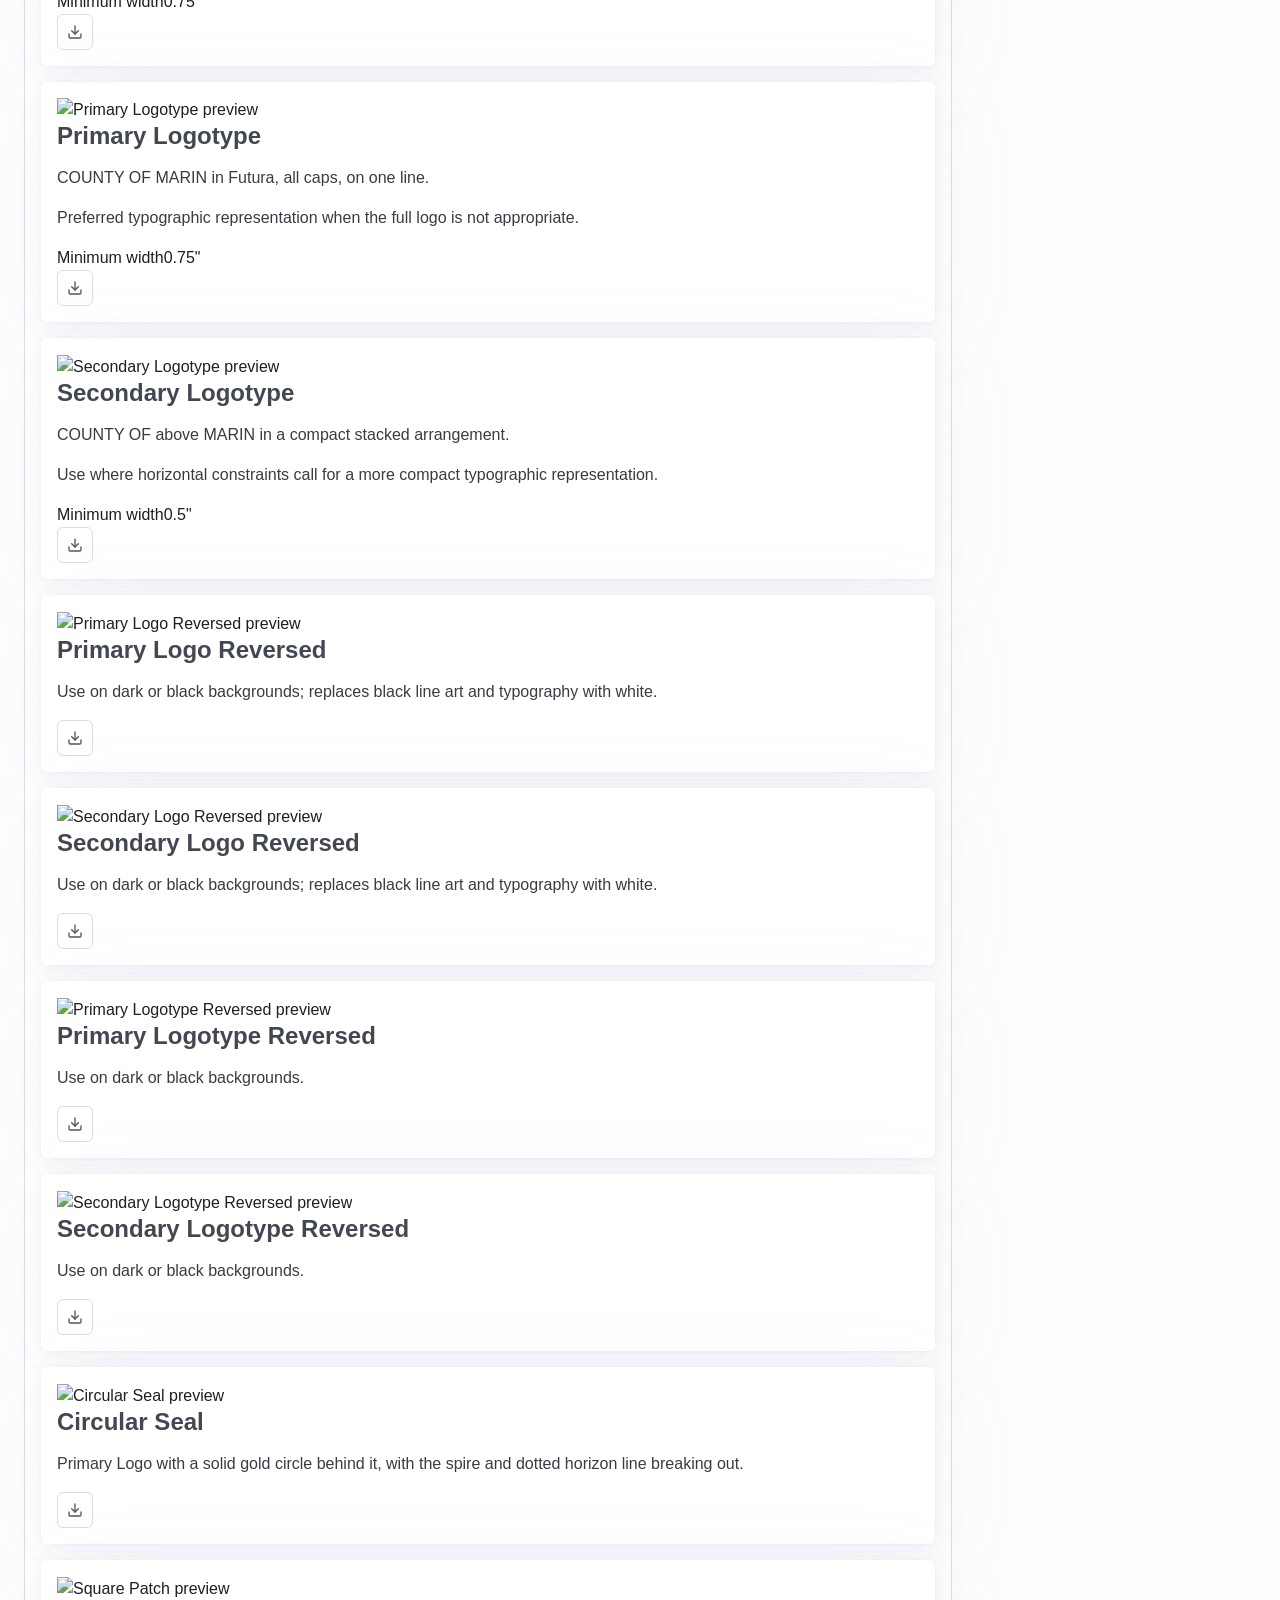
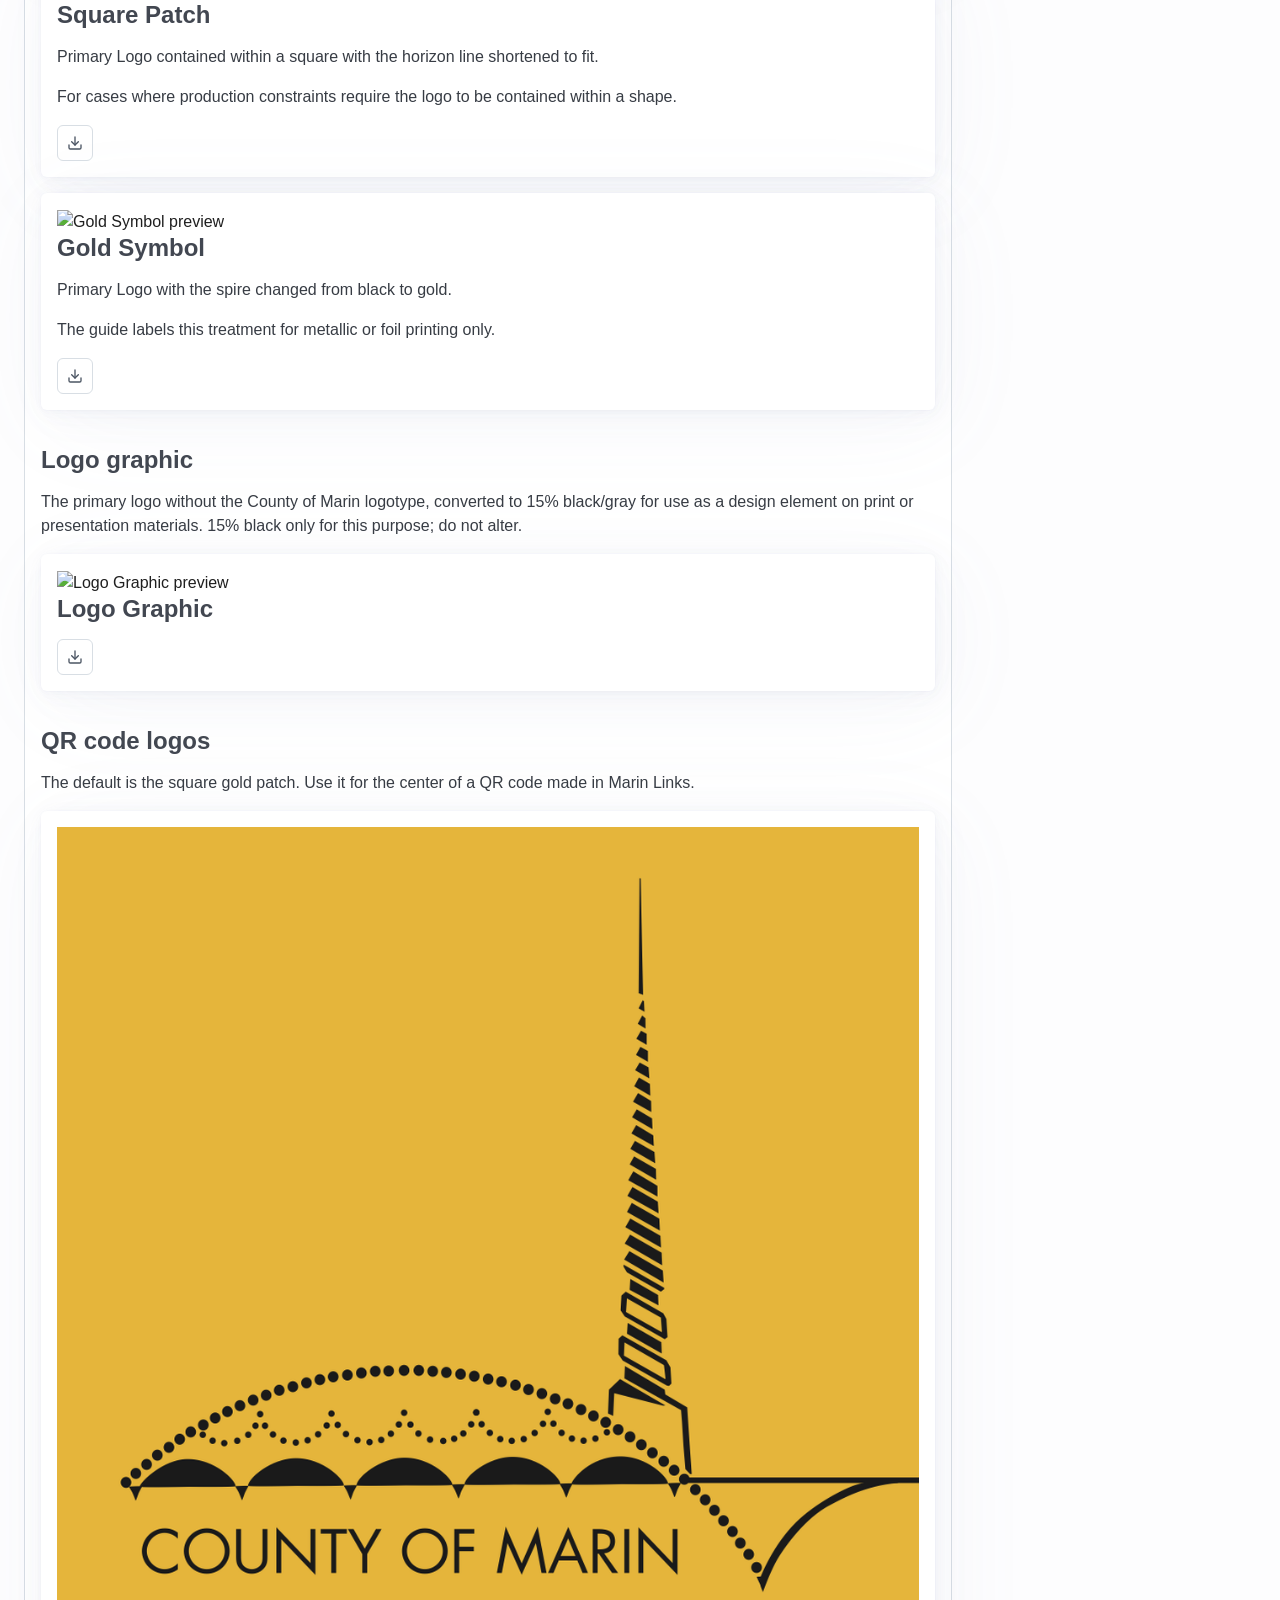
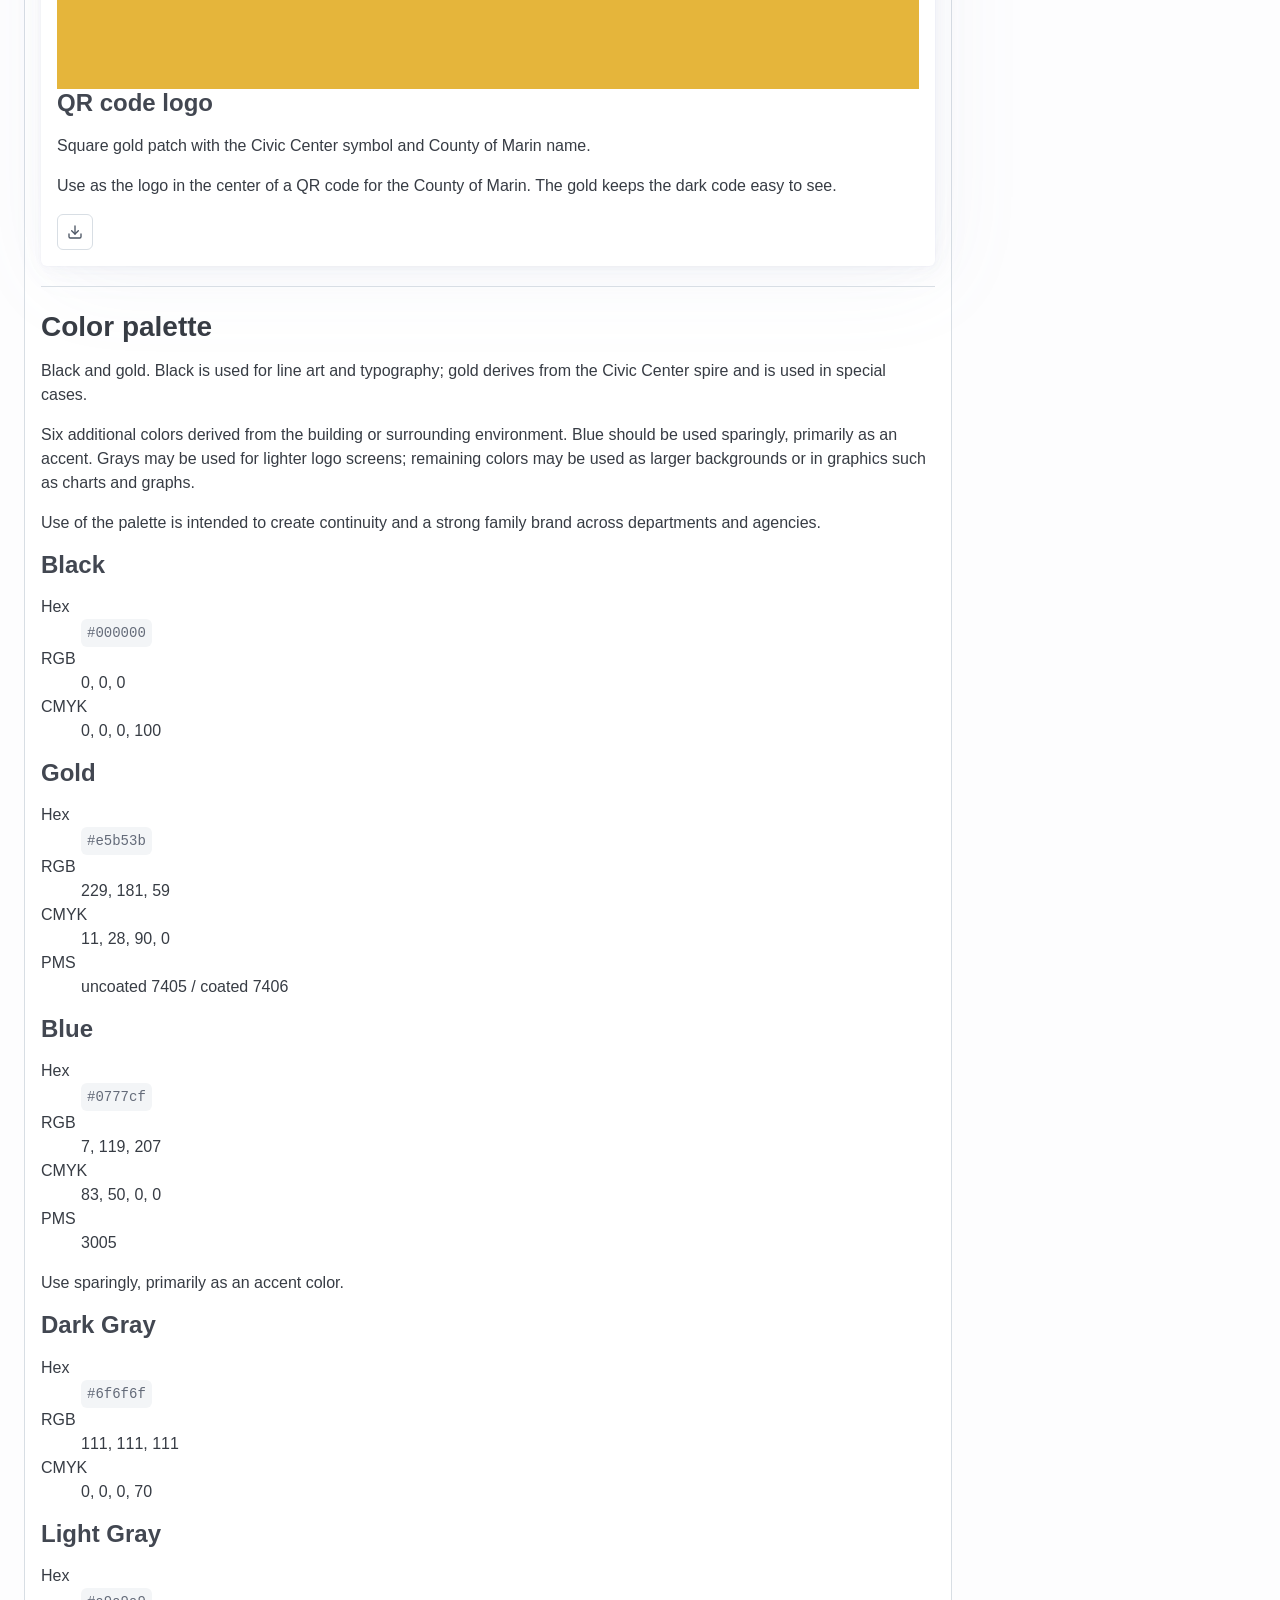
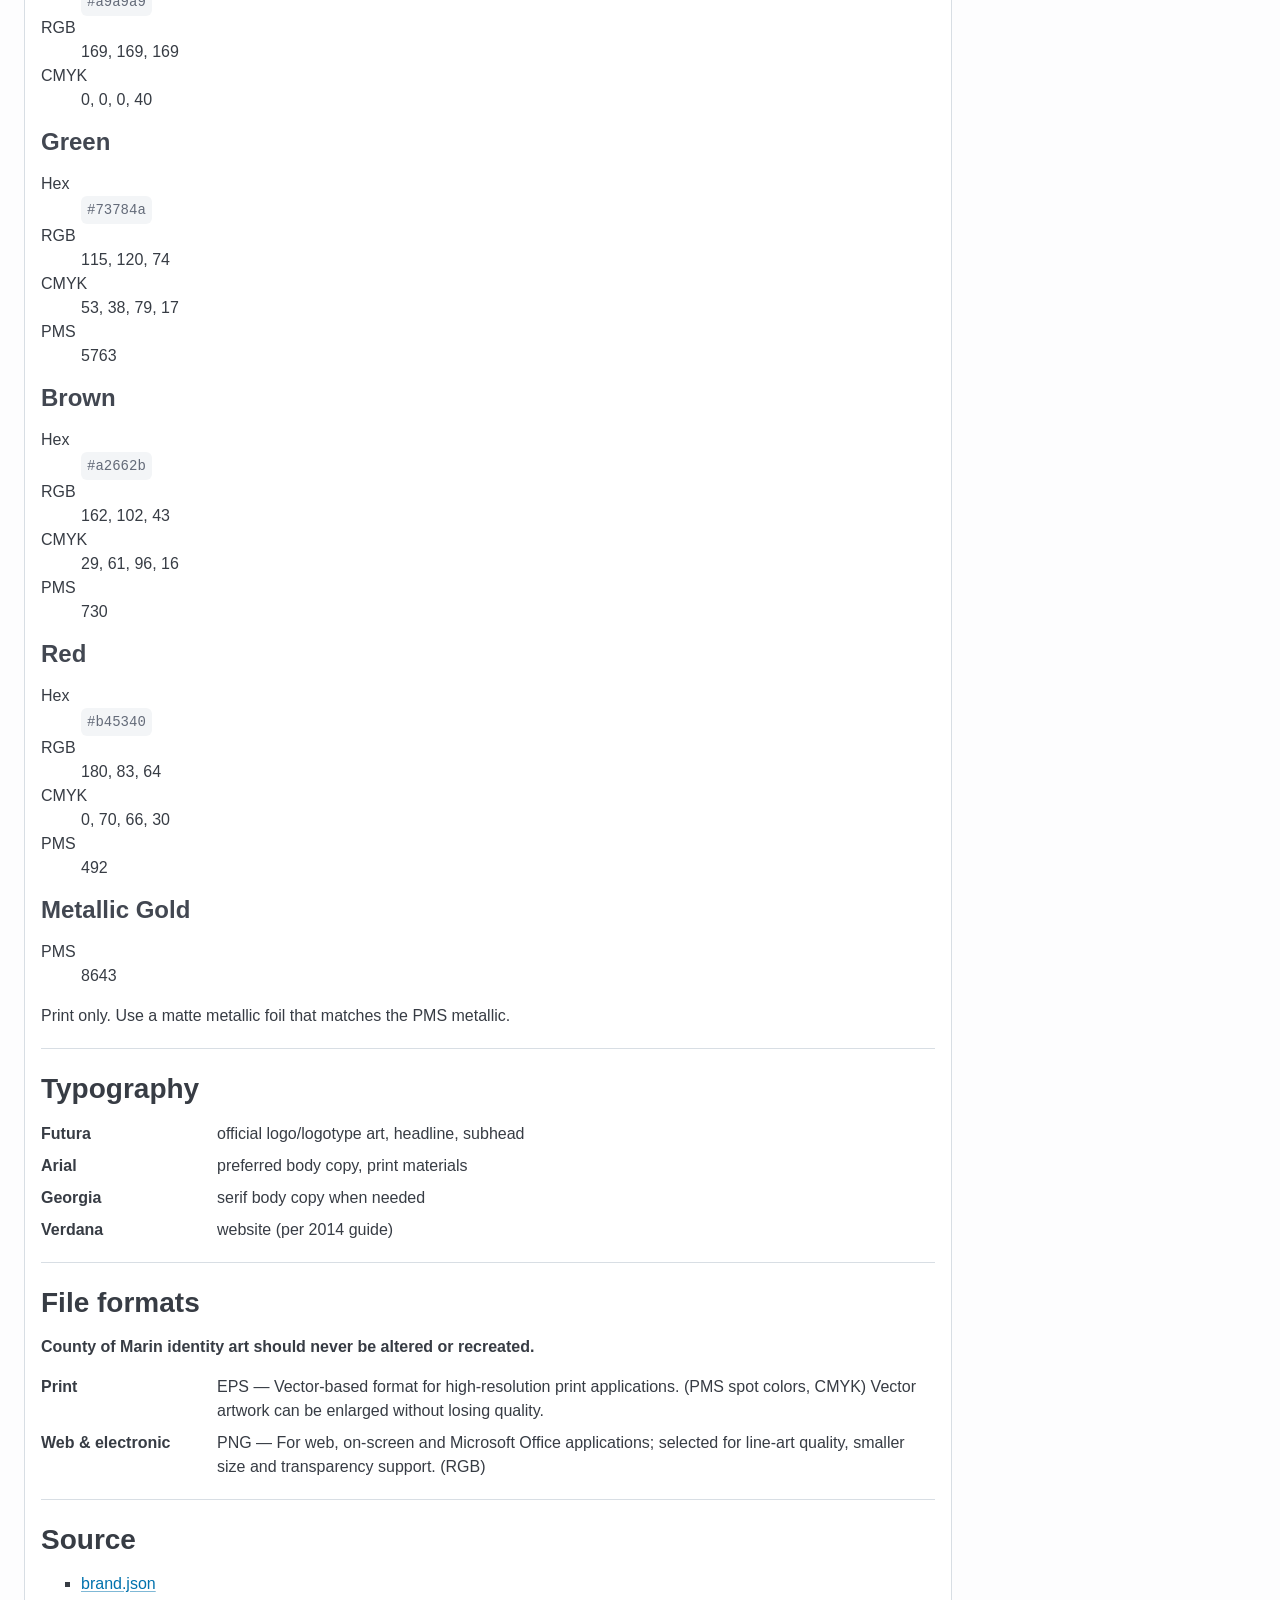
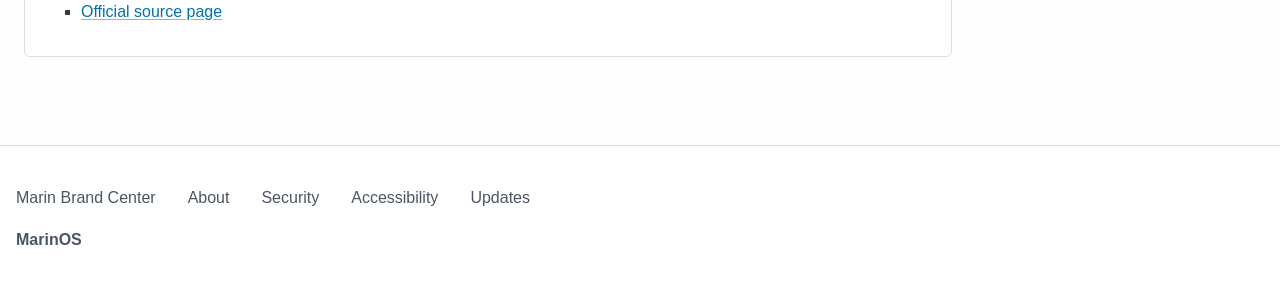
==== commit e68085fa: "Remove stored source PDFs The County of Marin style guide page links to the County's posted copy.  T" ====
--- a/brands/county-of-marin/index.html
+++ b/brands/county-of-marin/index.html
@@ -379,8 +379,8 @@
           <h2>Source</h2>
           <ul>
             <li><a href="brand.json" download>brand.json</a></li>
-            <li><a href="source-documents/county-of-marin-identity-style-guide-2014.pdf">Original source document</a></li>
             
+            <li><a href="https://assets.marincounty.gov/marincounty-prod/public/2025-01/countyofmarinidentitystyleguide-1.pdf">Official source page</a></li>
           </ul>
         </section>
         </article>
--- a/vendor/marinos/marinos.css
+++ b/vendor/marinos/marinos.css
@@ -96,6 +96,11 @@
 
   --pico-font-family-sans-serif: var(--app-font-body);
 
+  /* The solid (main action) button: Marin Blue with white text, 4.6:1. */
+  --app-primary-bg: var(--marin-blue);
+  --app-primary-bg-hover: #005ea8;
+  --app-on-primary: #ffffff;
+
   --pico-primary: var(--marin-blue);
   --pico-primary-hover: #005ea8;
   --pico-primary-focus: rgba(7, 119, 207, 0.25);
@@ -108,6 +113,16 @@
    repeat Pico's selectors to win by source order. */
 :root:not([data-theme=dark]) {
   --pico-form-element-border-color: var(--app-control-border);
+}
+
+/* Pico's own rule on :root:not([data-theme=dark]) and [data-theme=light] sets the solid button's fill to its stock
+   blue (#0172ad), which is not a brand color and outranks a plain :root rule. Repeat Pico's selectors so a solid
+   button (the main action of a screen) is Marin Blue. Link and text colors keep --pico-primary. */
+:root:not([data-theme=dark]),
+[data-theme=light] {
+  --pico-primary-background: var(--app-primary-bg);
+  --pico-primary-hover-background: var(--app-primary-bg-hover);
+  --pico-primary-inverse: var(--app-on-primary);
 }
 
 @media (min-width: 576px) {
@@ -175,6 +190,10 @@
     --pico-form-element-background-color: #101820;
     --pico-form-element-border-color: var(--app-control-border);
     --pico-form-element-color: var(--app-text);
+    --app-primary-bg: #8fcaff;
+    --app-primary-bg-hover: #b9dcff;
+    --app-on-primary: #101418;
+
     --pico-primary: #8fcaff;
     --pico-primary-hover: #b9dcff;
     --pico-primary-focus: rgba(143, 202, 255, 0.35);
@@ -182,7 +201,19 @@
 
   :root:not([data-theme]) {
     --pico-form-element-border-color: var(--app-control-border);
-  }
+    --pico-primary-background: var(--app-primary-bg);
+    --pico-primary-hover-background: var(--app-primary-bg-hover);
+    --pico-primary-inverse: var(--app-on-primary);
+  }
+}
+
+[data-theme=dark] {
+  --app-primary-bg: #8fcaff;
+  --app-primary-bg-hover: #b9dcff;
+  --app-on-primary: #101418;
+  --pico-primary-background: var(--app-primary-bg);
+  --pico-primary-hover-background: var(--app-primary-bg-hover);
+  --pico-primary-inverse: var(--app-on-primary);
 }
 
 html {
@@ -616,6 +647,29 @@
   padding: 1rem;
   margin-bottom: 1rem;
   box-shadow: 0 1px 2px rgba(16, 24, 40, 0.06);
+}
+
+/* Secondary card: the same card, quieter. A smaller icon, title and description,
+   for a second-level list (a department among departments, a help item). */
+.app-card--secondary {
+  padding: 0.875rem 1rem;
+}
+
+.app-card--secondary .app-card__icon {
+  width: 1.5rem;
+  height: 1.5rem;
+  margin-bottom: 0.5rem;
+}
+
+.app-card--secondary h3,
+.app-card--secondary h4 {
+  margin-bottom: 0.25rem;
+  font-size: 1.125rem;
+}
+
+.app-card--secondary p {
+  margin-bottom: 0;
+  font-size: 0.875rem;
 }
 
 .app-toolbar {
@@ -750,6 +804,19 @@
   .app-status[data-status="beta"] {
     color: var(--app-accent);
   }
+}
+
+/* The TEST banner: a full-width yellow line directly under the header, for an app or a section that is a design test with
+   data that has not been fully reviewed. The County's black-on-gold pairing (about 11:1) in both themes. Shown in print too. */
+.app-test-banner {
+  margin: 0;
+  padding: 0.5rem 1rem;
+  background: var(--app-warning);
+  color: var(--marin-black);
+  font-size: 0.9375rem;
+  font-weight: 600;
+  line-height: 1.4;
+  text-align: center;
 }
 
 .app-empty {
@@ -1292,6 +1359,67 @@
   margin-bottom: 0;
 }
 
+/* A grid with a set number of columns, for a short list of cards that should fill their rows
+   (show a multiple of the columns). One column on a narrow screen. */
+.docs-grid--3 {
+  grid-template-columns: repeat(3, minmax(0, 1fr));
+}
+
+.search-results-list.search-results-list--2,
+.search-results-list.search-results-list--3 {
+  display: grid;
+  grid-template-columns: repeat(2, minmax(0, 1fr));
+}
+
+.search-results-list.search-results-list--3 {
+  grid-template-columns: repeat(3, minmax(0, 1fr));
+}
+
+@media (max-width: 48rem) {
+  .docs-grid--3,
+  .search-results-list.search-results-list--2,
+  .search-results-list.search-results-list--3 {
+    grid-template-columns: minmax(0, 1fr);
+  }
+}
+
+/* Dashboard: a tight look at each of a page's tabs, one section per row, set apart by a bottom border. */
+.org-dashboard {
+  display: grid;
+  grid-template-columns: minmax(0, 1fr);
+  gap: 2rem;
+  margin-top: 1rem;
+}
+
+.org-dash {
+  padding-bottom: 2rem;
+  border-bottom: 1px solid var(--app-border);
+}
+
+.org-dash:last-child {
+  padding-bottom: 0;
+  border-bottom: 0;
+}
+
+.org-dash h2 {
+  font-size: 1.25rem;
+  margin-bottom: 0.5rem;
+}
+
+.org-dash__list {
+  margin: 0 0 0.5rem;
+  padding-left: 1.25rem;
+}
+
+.org-dash__more {
+  margin: 0.5rem 0 0;
+  font-weight: 600;
+}
+
+.org-dash .org-facts {
+  margin-bottom: 0.5rem;
+}
+
 .docs-layout {
   display: grid;
   grid-template-columns: minmax(0, 1fr) 15.5rem;
@@ -1957,7 +2085,7 @@
   stroke-linejoin: round;
 }
 
-/* Marin App Shell 1.21.1: component integration only.
+/* Marin App Shell 1.24.0: component integration only.
    General visual rules come from the locked, unmodified Marin UI input. */
 marin-os-banner,
 marin-app-header,
@@ -2231,6 +2359,27 @@
   stroke-linejoin: round;
 }
 
+/* An icon the shell draws from data-icon or data-icon-end on a solid button (the Next of a step flow) is the same
+   1rem size and sits beside the words, the same as on an action button. */
+.primary[data-icon],
+.primary[data-icon-end] {
+  display: inline-flex;
+  align-items: center;
+  justify-content: center;
+  gap: 0.5rem;
+}
+
+.primary > svg[data-shell-icon] {
+  width: 1rem;
+  height: 1rem;
+  flex: none;
+  fill: none;
+  stroke: currentColor;
+  stroke-width: 2;
+  stroke-linecap: round;
+  stroke-linejoin: round;
+}
+
 /* Action buttons carry an icon and no visible text; the name is the aria-label (and the title, for hover). */
 .action-button:has(> svg:only-child) {
   min-width: 2.25rem;
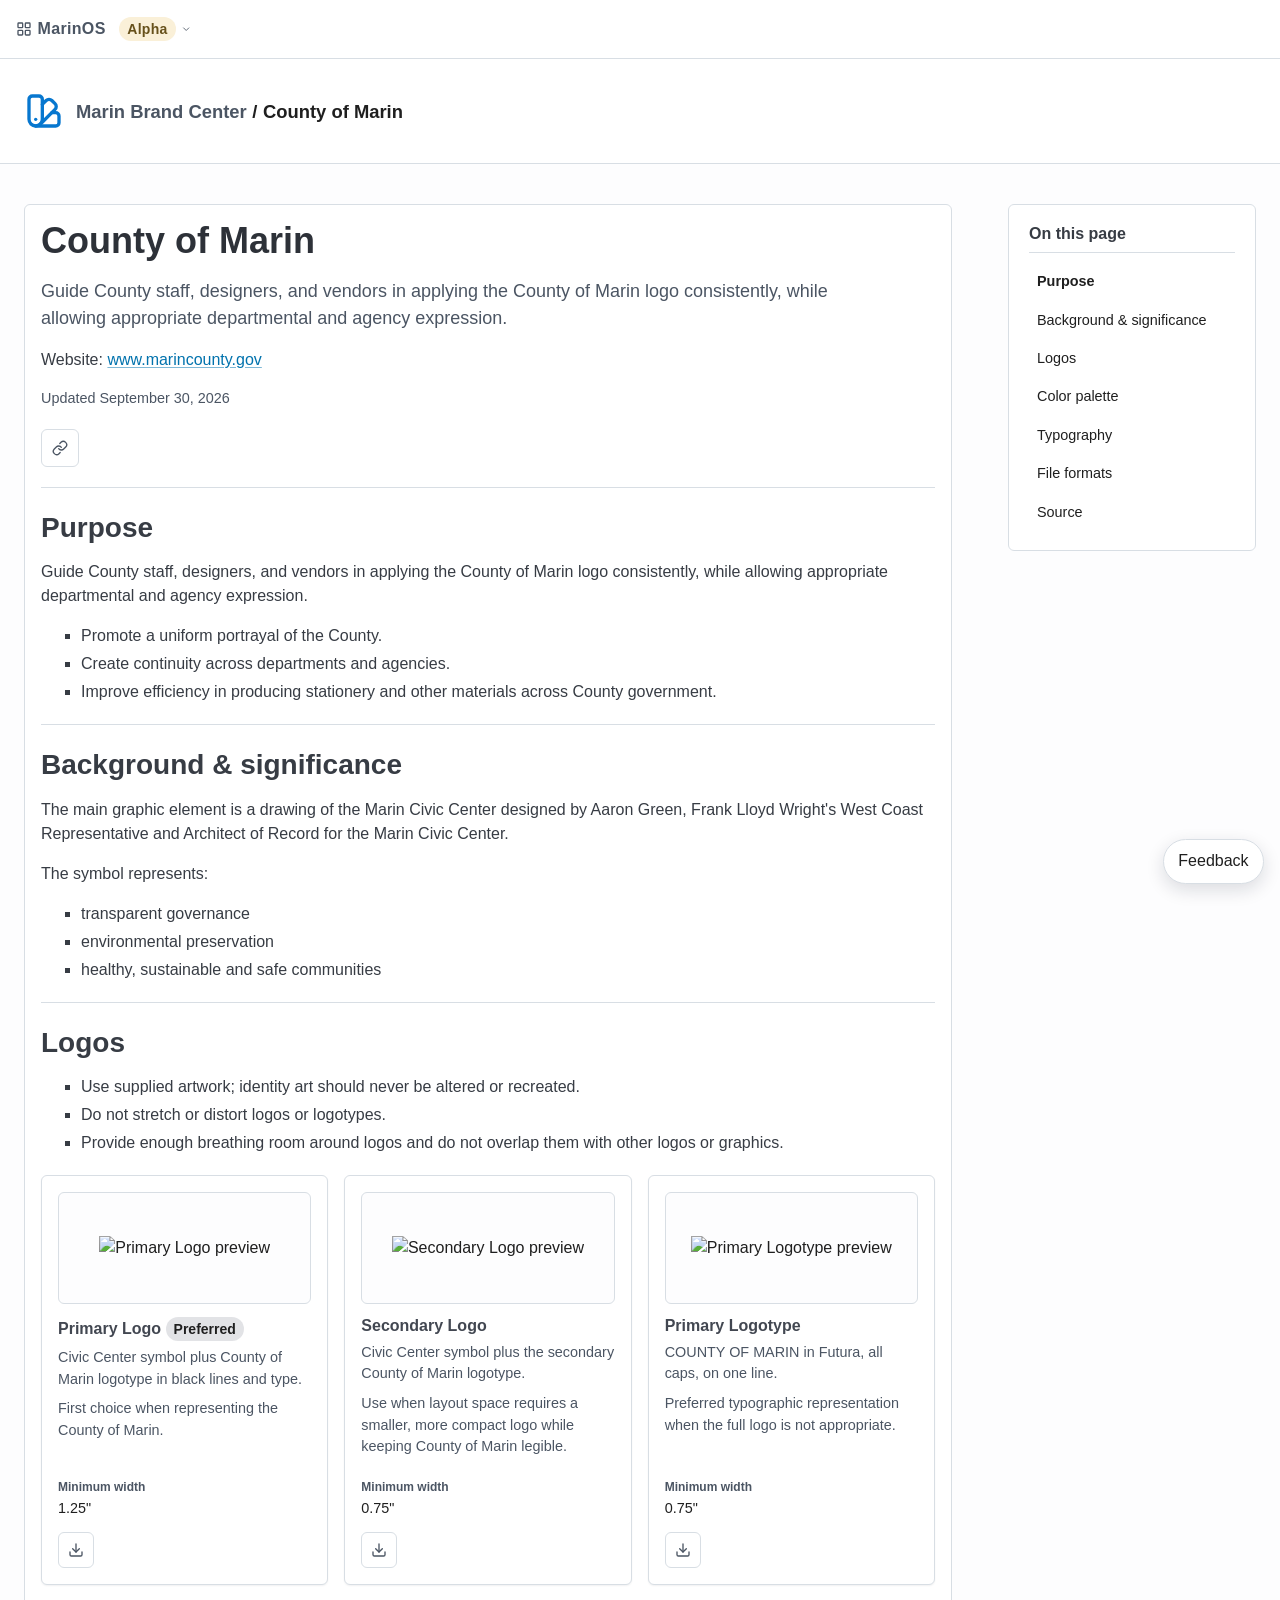
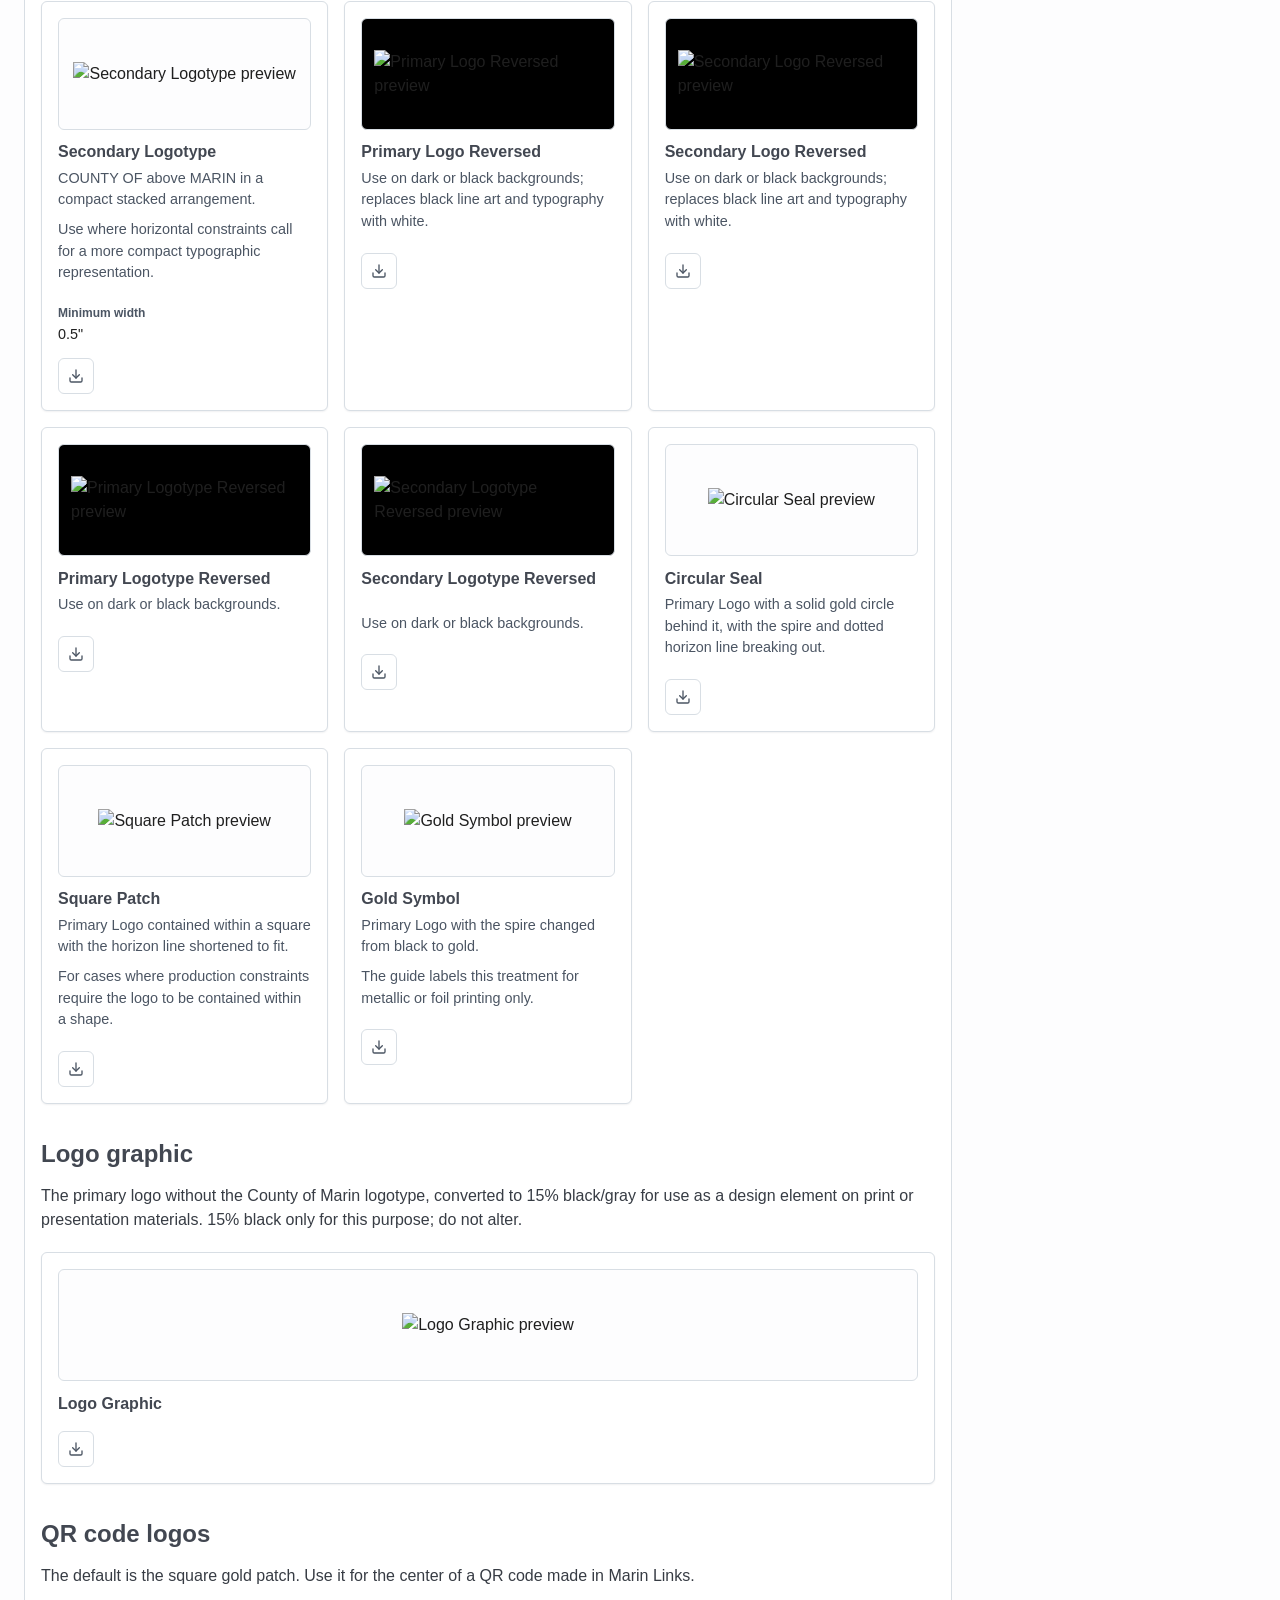
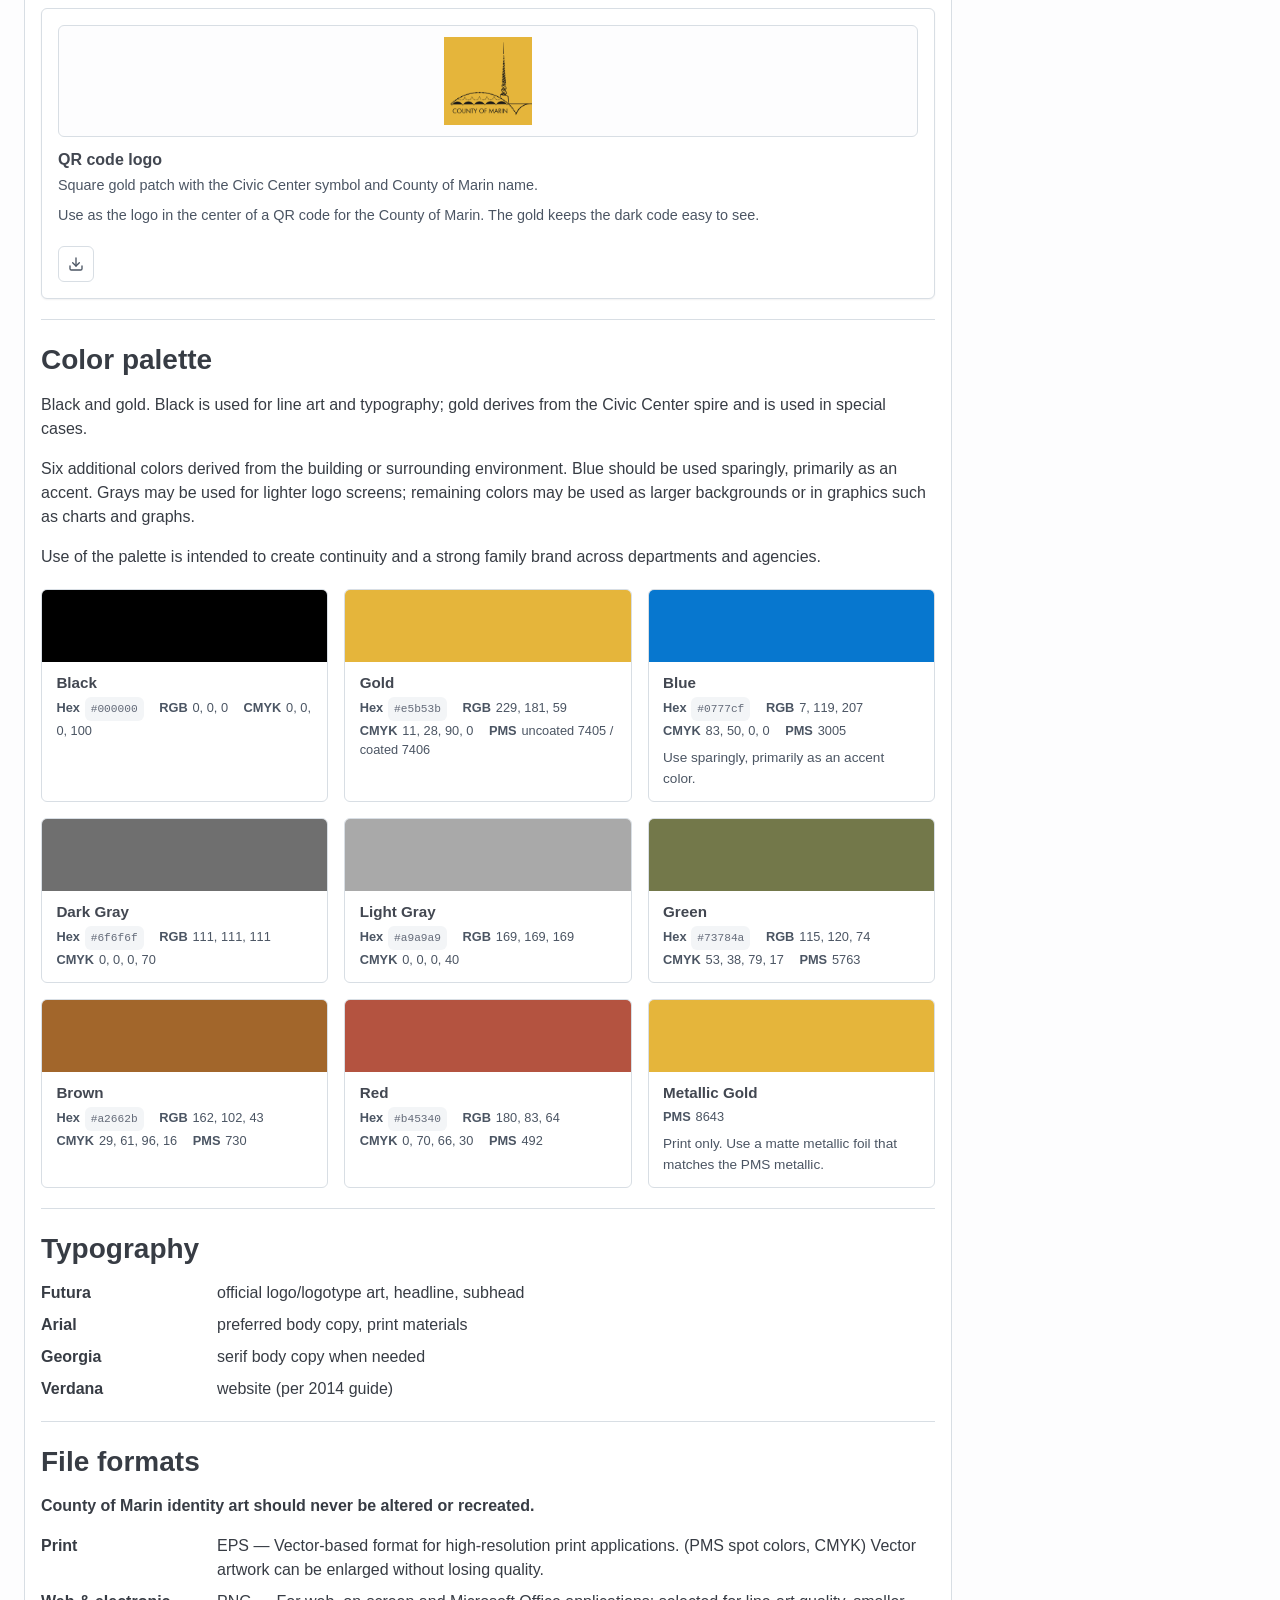
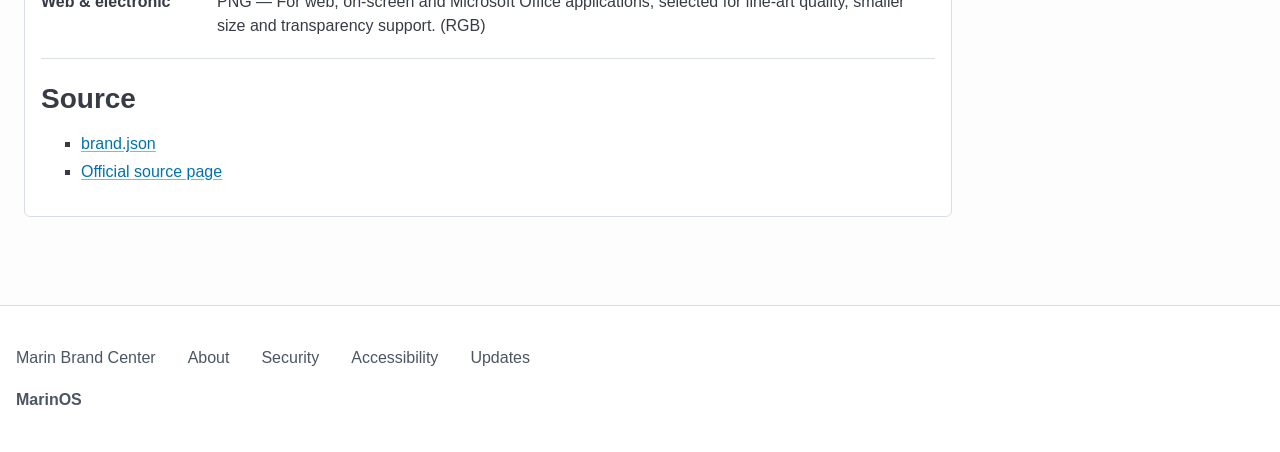
==== commit fa220c07: "Use the shared card everywhere The logo cards use the shared card. The app no longer redraws a card'" ====
--- a/brands/county-of-marin/index.html
+++ b/brands/county-of-marin/index.html
@@ -55,7 +55,7 @@
             <li>Provide enough breathing room around logos and do not overlap them with other logos or graphics.</li>
           </ul>
           <div class="logo-grid">
-            <article class="logo-card">
+            <article class="app-card logo-card">
               <div class="logo-card__preview">
                 <img src="assets/reference-previews/primary-logo-reference.png" alt="Primary Logo preview" loading="lazy">
               </div>
@@ -70,7 +70,7 @@
                 <a class="action-button" href="assets/reference-previews/primary-logo-reference.png" download data-icon="download" aria-label="Download Primary Logo as PNG" title="Download PNG"></a>
               </div>
             </article>
-            <article class="logo-card">
+            <article class="app-card logo-card">
               <div class="logo-card__preview">
                 <img src="assets/reference-previews/secondary-logo-reference.png" alt="Secondary Logo preview" loading="lazy">
               </div>
@@ -85,7 +85,7 @@
                 <a class="action-button" href="assets/reference-previews/secondary-logo-reference.png" download data-icon="download" aria-label="Download Secondary Logo as PNG" title="Download PNG"></a>
               </div>
             </article>
-            <article class="logo-card">
+            <article class="app-card logo-card">
               <div class="logo-card__preview">
                 <img src="assets/reference-previews/primary-logotype-reference.png" alt="Primary Logotype preview" loading="lazy">
               </div>
@@ -100,7 +100,7 @@
                 <a class="action-button" href="assets/reference-previews/primary-logotype-reference.png" download data-icon="download" aria-label="Download Primary Logotype as PNG" title="Download PNG"></a>
               </div>
             </article>
-            <article class="logo-card">
+            <article class="app-card logo-card">
               <div class="logo-card__preview">
                 <img src="assets/reference-previews/secondary-logotype-reference.png" alt="Secondary Logotype preview" loading="lazy">
               </div>
@@ -115,7 +115,7 @@
                 <a class="action-button" href="assets/reference-previews/secondary-logotype-reference.png" download data-icon="download" aria-label="Download Secondary Logotype as PNG" title="Download PNG"></a>
               </div>
             </article>
-            <article class="logo-card">
+            <article class="app-card logo-card">
               <div class="logo-card__preview logo-card__preview--reversed">
                 <img src="assets/reference-previews/primary-logo-reversed-reference.png" alt="Primary Logo Reversed preview" loading="lazy">
               </div>
@@ -127,7 +127,7 @@
                 <a class="action-button" href="assets/reference-previews/primary-logo-reversed-reference.png" download data-icon="download" aria-label="Download Primary Logo Reversed as PNG" title="Download PNG"></a>
               </div>
             </article>
-            <article class="logo-card">
+            <article class="app-card logo-card">
               <div class="logo-card__preview logo-card__preview--reversed">
                 <img src="assets/reference-previews/secondary-logo-reversed-reference.png" alt="Secondary Logo Reversed preview" loading="lazy">
               </div>
@@ -139,7 +139,7 @@
                 <a class="action-button" href="assets/reference-previews/secondary-logo-reversed-reference.png" download data-icon="download" aria-label="Download Secondary Logo Reversed as PNG" title="Download PNG"></a>
               </div>
             </article>
-            <article class="logo-card">
+            <article class="app-card logo-card">
               <div class="logo-card__preview logo-card__preview--reversed">
                 <img src="assets/reference-previews/primary-logotype-reversed-reference.png" alt="Primary Logotype Reversed preview" loading="lazy">
               </div>
@@ -151,7 +151,7 @@
                 <a class="action-button" href="assets/reference-previews/primary-logotype-reversed-reference.png" download data-icon="download" aria-label="Download Primary Logotype Reversed as PNG" title="Download PNG"></a>
               </div>
             </article>
-            <article class="logo-card">
+            <article class="app-card logo-card">
               <div class="logo-card__preview logo-card__preview--reversed">
                 <img src="assets/reference-previews/secondary-logotype-reversed-reference.png" alt="Secondary Logotype Reversed preview" loading="lazy">
               </div>
@@ -163,7 +163,7 @@
                 <a class="action-button" href="assets/reference-previews/secondary-logotype-reversed-reference.png" download data-icon="download" aria-label="Download Secondary Logotype Reversed as PNG" title="Download PNG"></a>
               </div>
             </article>
-            <article class="logo-card">
+            <article class="app-card logo-card">
               <div class="logo-card__preview">
                 <img src="assets/reference-previews/circular-seal-reference.png" alt="Circular Seal preview" loading="lazy">
               </div>
@@ -175,7 +175,7 @@
                 <a class="action-button" href="assets/reference-previews/circular-seal-reference.png" download data-icon="download" aria-label="Download Circular Seal as PNG" title="Download PNG"></a>
               </div>
             </article>
-            <article class="logo-card">
+            <article class="app-card logo-card">
               <div class="logo-card__preview">
                 <img src="assets/reference-previews/square-patch-reference.png" alt="Square Patch preview" loading="lazy">
               </div>
@@ -187,7 +187,7 @@
                 <a class="action-button" href="assets/reference-previews/square-patch-reference.png" download data-icon="download" aria-label="Download Square Patch as PNG" title="Download PNG"></a>
               </div>
             </article>
-            <article class="logo-card">
+            <article class="app-card logo-card">
               <div class="logo-card__preview">
                 <img src="assets/reference-previews/gold-symbol-reference.png" alt="Gold Symbol preview" loading="lazy">
               </div>
@@ -203,7 +203,7 @@
           <h3>Logo graphic</h3>
           <p>The primary logo without the County of Marin logotype, converted to 15% black/gray for use as a design element on print or presentation materials. 15% black only for this purpose; do not alter.</p>
           <div class="logo-grid">
-            <article class="logo-card">
+            <article class="app-card logo-card">
               <div class="logo-card__preview">
                 <img src="assets/reference-previews/logo-graphic-reference.png" alt="Logo Graphic preview" loading="lazy">
               </div>
@@ -217,7 +217,7 @@
           <h3 id="qr-code-logos">QR code logos</h3>
           <p>The default is the square gold patch. Use it for the center of a QR code made in Marin Links.</p>
           <div class="logo-grid">
-            <article class="logo-card">
+            <article class="app-card logo-card">
               <div class="logo-card__preview logo-card__preview--square">
                 <img src="assets/qr-code-logos/square.png" alt="QR code logo preview" loading="lazy">
               </div>
--- a/vendor/marinos/marinos.css
+++ b/vendor/marinos/marinos.css
@@ -48,6 +48,11 @@
   --app-danger-text: #7f2d20;
   --app-table-row-hover: #e6f2fb;
   --app-max-width: 1280px;
+
+  /* An h1 has one of two sizes. The app title is the h1 in the app header. The page title is the h1 of a page's own
+     content (a document, a guide, a report, a landing page). Nothing else sets an h1 size. */
+  --app-h1-app: clamp(1.35rem, 2vw, 1.75rem);
+  --app-h1-page: clamp(1.75rem, 3vw, 2.25rem);
   --docs-max-width: var(--app-max-width);
 
   --app-brand: var(--marin-black);
@@ -305,6 +310,22 @@
   border-radius: 50%;
 }
 
+/* Windows forced colors. Pico draws a checked checkbox or radio as a filled background with a white mark. Forced colors
+   replace the background, so the mark has nothing to show against and a checked box looks unchecked. In that mode the
+   browser's own control is used: it is drawn in system colors and always shows whether it is checked. */
+@media (forced-colors: active) {
+  input[type="checkbox"],
+  input[type="radio"] {
+    appearance: auto;
+  }
+
+  input[type="checkbox"]:checked,
+  input[type="checkbox"]:indeterminate,
+  input[type="radio"]:checked {
+    background-image: none;
+  }
+}
+
 .marinos-banner {
   /* Same treatment as .app-footer below: a surface-colored bar with muted text, in both
      light and dark mode, divided from the header by a line instead of being solid black. */
@@ -372,6 +393,32 @@
 .marinos-menu__status {
   flex: 0 0 auto;
   margin-left: auto;
+}
+
+/* Large screens: the MarinOS menu opens as a wide panel with the apps in a horizontal grid and more room between
+   them. It is the same links and the same disclosure (button, Escape, focus order) as the narrow list. */
+@media (min-width: 1024px) {
+  .marinos-menu__panel:not([hidden]) {
+    display: grid;
+    grid-template-columns: repeat(auto-fill, minmax(14.5rem, 1fr));
+    gap: 0.5rem 1.5rem;
+    width: min(60rem, calc(100vw - 2rem));
+    padding: 1.25rem 1.5rem;
+  }
+
+  /* .menu-panel a is defined further down with the same weight, so this names both classes to win. */
+  .menu-panel.marinos-menu__panel a {
+    width: auto;
+    padding: 0.75rem 1rem;
+  }
+
+  .marinos-menu__panel .marinos-menu__all {
+    grid-column: 1 / -1;
+    margin-top: 0.5rem;
+    padding-top: 1rem;
+    border-top: 1px solid var(--app-border);
+    border-radius: 0;
+  }
 }
 
 .marinos-menu__all {
@@ -506,6 +553,12 @@
   color: var(--app-text);
 }
 
+/* An app with nothing in its header menu (no tabs of its own) has no Menu button; About, Updates and the other standard pages are in the footer. */
+.app-menu-toggle[hidden],
+.app-nav[hidden] {
+  display: none;
+}
+
 .app-menu-toggle:hover,
 .app-menu-toggle:focus-visible,
 .app-menu-toggle[aria-expanded="true"] {
@@ -588,7 +641,7 @@
 
 .app-title {
   margin: 0;
-  font-size: clamp(1.35rem, 2vw, 1.75rem);
+  font-size: var(--app-h1-app);
   line-height: 1.2;
 }
 
@@ -632,7 +685,7 @@
   margin-right: auto;
   padding-top: 2rem;
   padding-right: 1rem;
-  padding-bottom: 3rem;
+  padding-bottom: 4.5rem;
   padding-left: 1rem;
 }
 
@@ -640,13 +693,15 @@
   margin-bottom: 1.5rem;
 }
 
+/* The card surface. An app never redraws it. The one way to change a card's colors, for a card with a state (a card that
+   fades out its edge while idle), is to set these three custom properties on the card; the values below are the defaults. */
 .app-card {
-  background: var(--app-surface);
-  border: 1px solid var(--app-border);
+  background: var(--app-card-bg, var(--app-surface));
+  border: 1px solid var(--app-card-border, var(--app-border));
   border-radius: var(--pico-border-radius);
   padding: 1rem;
   margin-bottom: 1rem;
-  box-shadow: 0 1px 2px rgba(16, 24, 40, 0.06);
+  box-shadow: var(--app-card-shadow, 0 1px 2px rgba(16, 24, 40, 0.06));
 }
 
 /* Secondary card: the same card, quieter. A smaller icon, title and description,
@@ -670,6 +725,105 @@
 .app-card--secondary p {
   margin-bottom: 0;
   font-size: 0.875rem;
+}
+
+/* A list of record cards (the results of Marin Mentions, Budget, Pulse, Reach, Census, Jobs and Software): one card
+   a row with a gap of 1rem, no bullets. `.search-results-list--2` and `--3` (below) make it columns. */
+.search-results-list {
+  display: flex;
+  flex-direction: column;
+  gap: 1rem;
+  margin: 0;
+  padding: 0;
+  list-style: none;
+}
+
+.search-results-list > .app-card,
+.search-results-list > li {
+  margin-bottom: 0;
+  list-style: none;
+}
+
+/* A record card: a name that opens the page of the thing, then a line or two of text. Three sizes, the same in every app:
+   the name 1.25rem and bold (.mm-card__title), the text 1rem (.mm-card__text), a small line 0.875rem (.mm-card__byline,
+   .mm-card__meta). An app adds only what is its own (a source, a favicon, copy buttons) and never restyles these. */
+.mm-card {
+  display: flex;
+  align-items: flex-start;
+  gap: 1rem;
+}
+
+/* First flex child, ahead of the optional image, so every checkbox sits at the same x-position whether or not its card has an image. */
+.mm-card__select {
+  display: flex;
+  flex: 0 0 auto;
+  align-items: center;
+  align-self: center;
+}
+
+.mm-card__body {
+  flex: 1 1 auto;
+  min-width: 0;
+}
+
+.mm-card__title {
+  margin: 0 0 0.25rem;
+  font-size: 1.25rem;
+  font-weight: 700;
+}
+
+.mm-card__text {
+  margin: 0 0 0.5rem;
+  font-size: 1rem;
+  font-weight: 400;
+}
+
+.mm-card__byline,
+.mm-card__meta {
+  color: var(--app-muted);
+  font-size: 0.875rem;
+  font-weight: 400;
+}
+
+.mm-card__byline {
+  margin: 0 0 0.5rem;
+}
+
+.mm-card__meta {
+  display: flex;
+  flex-wrap: wrap;
+  align-items: center;
+  gap: 0.5rem;
+  margin-bottom: 0.5rem;
+}
+
+.mm-card__image {
+  flex: 0 0 auto;
+  width: 9rem;
+  height: 9rem;
+  object-fit: cover;
+  border-radius: var(--pico-border-radius);
+}
+
+@media (max-width: 480px) {
+  .mm-card {
+    flex-direction: column;
+  }
+
+  /* Stacked, "centered against the row" no longer applies: line the checkbox up with the top of the card. */
+  .mm-card__select {
+    align-self: flex-start;
+  }
+
+  /* Take the card's width instead of the widest thing inside it, which would push the card past the screen edge. */
+  .mm-card__body {
+    align-self: stretch;
+  }
+
+  .mm-card__image {
+    width: 100%;
+    height: 10rem;
+  }
 }
 
 .app-toolbar {
@@ -1051,8 +1205,58 @@
   align-self: start;
 }
 
+/* The filter column scrolls on its own. It is as tall as the window at most, and a long panel scrolls inside
+   itself instead of making the whole page scroll before the panel moves. The Filter title and Reset button stay
+   at the top while the fields scroll, on the page background so nothing shows through it. Narrow screens stack the
+   panel above the results and let the page scroll it, so this is wide screens only. The side and bottom padding
+   keeps focus rings from being clipped at the scroll edge. */
+@media (min-width: 851px) {
+  .search-side {
+    display: flex;
+    flex-direction: column;
+    max-height: calc(100vh - 2rem);
+  }
+
+  .search-side > .search-sidebar {
+    flex: 1 1 auto;
+    min-height: 0;
+    /* A field tabbed into view stops below the pinned title row, not under it (WCAG 2.2 Focus Not Obscured).
+       The shell sets --filter-header-height to the title row's real height. */
+    scroll-padding-top: calc(var(--filter-header-height, 3.5rem) + 0.5rem);
+    scroll-padding-bottom: 0.5rem;
+    padding: 0 0.25rem 0.25rem;
+    overflow-y: auto;
+    overscroll-behavior: contain;
+  }
+
+  .search-side .search-panel-header {
+    position: sticky;
+    top: 0;
+    z-index: 1;
+    padding: 0.25rem 0 0.5rem;
+    margin-bottom: 0.5rem;
+    background: var(--app-bg-soft);
+  }
+}
+
 .search-results {
   min-width: 0;
+}
+
+/* Search results that show where the words are: a line of the text under a result, and the same words marked on the page the
+   result opens (marinSearchSnippet and marinSearchHighlight in the shell). Never the browser's default yellow mark. */
+mark.search-hit {
+  padding: 0 0.1em;
+  border-radius: 0.15em;
+  background: color-mix(in srgb, var(--app-accent) 22%, var(--app-surface));
+  color: var(--app-text);
+}
+
+.search-snippet {
+  display: block;
+  color: var(--app-muted);
+  font-size: 0.9rem;
+  line-height: 1.45;
 }
 
 /* Fields and filters inside the filter panel. The same look in every app, so a filter column in one app is
@@ -1069,6 +1273,12 @@
   font-size: 0.9rem;
 }
 
+.search-sidebar select,
+.search-input-field input[type="search"],
+.search-input-field input[type="date"] {
+  width: 100%;
+}
+
 .search-input-field input[type="search"] {
   width: 100%;
   /* Pico makes search inputs pill-shaped; in the panel the search field matches the selects. */
@@ -1096,7 +1306,7 @@
 
 /* Pico's <li> rule carries 8px of top and bottom padding. The row spacing comes from the small margin instead. */
 .search-facet-list li {
-  margin: 0 0 0.45rem;
+  margin: 0 0 0.6rem;
   padding: 0;
   list-style: none;
 }
@@ -1109,6 +1319,10 @@
   display: flex;
   align-items: center;
   gap: 0.4rem;
+  /* The whole row is the click target, at least 24 px tall (WCAG 2.5.8). */
+  min-height: 1.5rem;
+  width: 100%;
+  cursor: pointer;
   margin-bottom: 0;
   font-size: 0.875rem;
   font-weight: 400;
@@ -1116,13 +1330,19 @@
 }
 
 /* Checkboxes are 24 px square (WCAG 2.5.8 target size). Pico's bottom margin is removed so rows stay tight. */
-.search-facet-list input[type="checkbox"] {
+.search-facet-list input[type="checkbox"],
+.search-facet-list input[type="radio"] {
   width: 1.5rem;
   height: 1.5rem;
   flex: none;
   margin: 0;
 }
 
+/* A choice listed under another (a division under its department): indented, with the same row spacing. */
+.search-facet-list .search-facet-children {
+  margin: 0.6rem 0 0 1.5rem;
+}
+
 .search-facet-count {
   color: var(--app-muted);
   font-size: 0.8rem;
@@ -1130,17 +1350,28 @@
 
 /* A filter is a collapsed group that opens to its checkboxes. */
 .mm-facet-group {
-  margin-bottom: 0.125rem;
+  margin-bottom: 0.25rem;
 }
 
 .mm-facet-group summary {
   cursor: pointer;
   font-weight: 400;
-  padding: 0.25rem 0;
-}
-
+  padding: 0.5rem 0;
+}
+
+.mm-facet-group summary:focus-visible {
+  outline: 2px solid var(--app-accent);
+  outline-offset: 2px;
+}
+
+/* A group inside a group (Place, then Districts) is indented, so it reads as part of the one above. */
+.mm-facet-group .mm-facet-group {
+  margin-left: 0.75rem;
+}
+
+/* An open group's checkboxes start a little below its name and leave room before the next group. */
 .mm-facet-group .search-facet-list {
-  margin-top: 0.25rem;
+  margin: 0.25rem 0 0.75rem;
 }
 
 .filter-toggle {
@@ -1158,6 +1389,10 @@
   cursor: pointer;
 }
 
+.filter-toggle[hidden] {
+  display: none;
+}
+
 .filter-toggle:hover {
   border-color: var(--app-accent);
   background: color-mix(in srgb, var(--app-accent) 8%, var(--app-surface));
@@ -1185,6 +1420,16 @@
 
 .search-layout[data-filters="open"] .filter-toggle {
   margin-left: auto;
+}
+
+/* Windows forced colors: the filter column's focus rings use system colors so they stay visible. */
+@media (forced-colors: active) {
+  .mm-facet-group summary:focus-visible,
+  .filter-toggle:focus-visible,
+  .search-sidebar :focus-visible {
+    outline: 2px solid Highlight;
+    outline-offset: 2px;
+  }
 }
 
 .search-sidebar[data-open="false"] {
@@ -1615,12 +1860,10 @@
 }
 
 .hero h1,
-.doc-title {
+.doc-title,
+.page-title {
+  font-size: var(--app-h1-page);
   line-height: 1.12;
-}
-
-.hero h1 {
-  font-size: clamp(2rem, 4vw, 3.5rem);
 }
 
 .lede,
@@ -2030,6 +2273,241 @@
   }
 }
 
+/* Steps layout: a workflow of steps, one shown at a time, listed in the collapsible left column
+   (the filter column's `.search-layout` / `.search-sidebar`). A step's state is always a word ("Completed",
+   "Current", "Up next"), never color or a shape alone: color, weight and a bar on the left edge only
+   reinforce it. There are no circles, no numbers inside shapes and no icons in the list. Completed means
+   earlier than the current step; nothing is saved. app-shell.js (`nav[data-steps]`) sets data-step-state. */
+/* Pico gives a nav's first list a negative left margin (nav ol:first-of-type); the reset has to outrank it. */
+.steps ol,
+.steps ol:first-of-type,
+.steps ol:last-of-type {
+  display: block;
+  margin: 0;
+  padding: 0;
+  list-style: none;
+}
+
+.steps li {
+  display: block;
+  margin: 0 0 0.25rem;
+  padding: 0;
+  list-style: none;
+}
+
+.steps a {
+  display: block;
+  margin: 0;
+  padding: 0.5rem 0.75rem;
+  border-left: 4px solid var(--app-control-border);
+  border-radius: 0 var(--pico-border-radius) var(--pico-border-radius) 0;
+  color: var(--app-muted);
+  text-decoration: none;
+}
+
+.steps a:hover {
+  background: var(--app-bg-soft);
+  text-decoration: underline;
+}
+
+.steps .step-name,
+.steps .step-state {
+  display: block;
+}
+
+.steps .step-state {
+  font-size: 0.875rem;
+}
+
+.steps a[data-step-state="complete"] {
+  border-left-color: var(--app-success);
+  color: var(--app-text);
+}
+
+.steps a[data-step-state="complete"] .step-state {
+  color: var(--app-success);
+}
+
+.steps a[aria-current="step"] {
+  border-left-color: var(--app-accent);
+  background: color-mix(in srgb, var(--app-accent) 14%, var(--app-surface));
+  color: var(--app-accent-on-tint);
+  font-weight: 700;
+}
+
+.steps a[aria-current="step"] .step-state {
+  font-weight: 400;
+}
+
+.steps-progress[hidden] {
+  display: none;
+}
+
+.steps-progress {
+  margin: 0 0 1rem;
+}
+
+.steps-progress p {
+  margin: 0 0 0.25rem;
+  font-weight: 700;
+}
+
+.steps-progress progress {
+  display: block;
+  width: 100%;
+  height: 0.5rem;
+  margin: 0;
+  accent-color: var(--app-accent);
+}
+
+/* With the steps column open on a wide screen the highlighted step already says where you are, so the line
+   is kept for screen readers only. */
+@media (min-width: 851px) {
+  .search-layout[data-filters="open"] .steps-progress {
+    position: absolute;
+    width: 1px;
+    height: 1px;
+    overflow: hidden;
+    clip: rect(0 0 0 0);
+    white-space: nowrap;
+  }
+}
+
+.step[hidden] {
+  display: none;
+}
+
+.step > h2 {
+  margin-top: 0;
+}
+
+.step:not([hidden]) ~ .step:not([hidden]) {
+  margin-top: 2.5rem;
+}
+
+/* Each part of a step (what to do, a field, an action) is a bordered box, the look of the Marin Learn notes. */
+.step-box {
+  margin-top: 1.5rem;
+  padding: 1.25rem 1.5rem;
+  border: 1px solid var(--app-border);
+  border-radius: var(--pico-border-radius);
+  background: var(--app-surface);
+  scroll-margin-top: 1rem;
+}
+
+.step-box > :last-child {
+  margin-bottom: 0;
+}
+
+.step-box h3 {
+  margin: 0 0 0.75rem;
+  font-size: 1.5rem;
+}
+
+@media (max-width: 576px) {
+  .step-box {
+    padding: 1rem;
+  }
+}
+
+/* "On this page" is a right-hand column on wide screens and sits above the step on narrow ones. */
+.steps-body {
+  display: grid;
+  grid-template-columns: minmax(0, 1fr) 14rem;
+  column-gap: 2rem;
+  align-items: start;
+}
+
+.steps-main {
+  grid-column: 1;
+  grid-row: 1;
+  min-width: 0;
+}
+
+.steps-toc-holder {
+  grid-column: 2;
+  grid-row: 1;
+  align-self: stretch;
+}
+
+.steps-toc-holder:empty {
+  display: none;
+}
+
+@media (max-width: 850px) {
+  .steps-body {
+    grid-template-columns: minmax(0, 1fr);
+  }
+
+  .steps-main,
+  .steps-toc-holder {
+    grid-column: 1;
+    grid-row: auto;
+  }
+
+  .steps-toc-holder {
+    margin-bottom: 1.5rem;
+  }
+}
+
+/* Pico makes every nav a flex row; the list's heading sits above its links. */
+.steps-toc.toc {
+  display: block;
+}
+
+/* Next is the solid main action and ends with an arrow. Previous is a quiet icon button, 44 px square. */
+.steps-pager {
+  display: flex;
+  flex-wrap: wrap;
+  align-items: center;
+  gap: 0.5rem;
+  margin: 1.5rem 0 0;
+}
+
+.steps-pager .action-button,
+.steps-pager .action-button:has(> svg:only-child) {
+  min-width: 2.75rem;
+  min-height: 2.75rem;
+  margin: 0;
+}
+
+.steps-pager .primary {
+  margin: 0;
+}
+
+.steps-pager [hidden] {
+  display: none;
+}
+
+/* Forced colors drop background and border colors: the state word and bold weight carry the meaning, and the
+   current step keeps a visible edge. */
+@media (forced-colors: active) {
+  .steps a {
+    border-left-color: CanvasText;
+  }
+
+  .steps a[aria-current="step"] {
+    border-left-color: Highlight;
+    outline: 1px solid Highlight;
+  }
+}
+
+@media print {
+  .steps,
+  .steps-progress,
+  .steps-pager {
+    display: none !important;
+  }
+
+  .step[hidden] {
+    display: block !important;
+  }
+
+  .steps-body {
+    display: block;
+  }
+}
+
 /* Reviewed corrections to the pinned Marin UI 1.19.0 input.
    Remove these only after a reviewed upstream update includes equivalent fixes.
    SVG paint/stroke declarations are removed by build.py's strict adapter so
@@ -2085,7 +2563,7 @@
   stroke-linejoin: round;
 }
 
-/* Marin App Shell 1.24.0: component integration only.
+/* Marin App Shell 2.8.0: component integration only.
    General visual rules come from the locked, unmodified Marin UI input. */
 marin-os-banner,
 marin-app-header,
--- a/brands/county-of-marin/styles.css
+++ b/brands/county-of-marin/styles.css
@@ -0,0 +1,151 @@
+/* Brand Center — page-specific styles layered on top of the vendored MarinOS brand bundle. */
+
+.logo-card__download {
+  align-self: flex-start;
+  margin-top: 0.75rem;
+}
+
+.logo-grid,
+.swatch-grid {
+  display: grid;
+  grid-template-columns: repeat(auto-fit, minmax(min(100%, 15rem), 1fr));
+  gap: 1rem;
+  margin: 1.25rem 0 0;
+}
+
+/* The logo card is the shared .app-card (surface, padding, shadow); this only lays out what is inside. */
+.logo-card {
+  display: flex;
+  flex-direction: column;
+  margin-bottom: 0;
+}
+
+.logo-card__preview {
+  display: flex;
+  align-items: center;
+  justify-content: center;
+  height: 7rem;
+  margin-bottom: 0.85rem;
+  padding: 0.75rem;
+  border: 1px solid var(--app-border);
+  border-radius: var(--pico-border-radius);
+  background: var(--app-bg-soft);
+}
+
+.logo-card__preview img {
+  max-width: 100%;
+  max-height: 5.5rem;
+}
+
+.logo-card__preview--reversed {
+  background: var(--marin-black);
+}
+
+.logo-card h3 {
+  margin: 0 0 0.35rem;
+  font-size: 1rem;
+}
+
+.logo-card p {
+  margin: 0 0 0.5rem;
+  font-size: 0.9rem;
+  color: var(--app-muted);
+}
+
+.logo-card p:last-child {
+  margin-bottom: 0;
+}
+
+.logo-card__meta {
+  display: flex;
+  flex-direction: column;
+  gap: 0.5rem;
+  margin-top: auto;
+  padding-top: 0.75rem;
+}
+
+.logo-card__field {
+  display: flex;
+  flex-direction: column;
+  gap: 0.15rem;
+  min-width: 0;
+}
+
+.logo-card__label {
+  font-size: 0.75rem;
+  font-weight: 700;
+  color: var(--app-muted);
+}
+
+.logo-card__value {
+  font-size: 0.9rem;
+  overflow-wrap: anywhere;
+}
+
+.logo-card__value a {
+  overflow-wrap: anywhere;
+}
+
+.swatch {
+  overflow: hidden;
+  border: 1px solid var(--app-border);
+  border-radius: var(--pico-border-radius);
+  background: var(--app-surface);
+}
+
+.swatch__block {
+  height: 4.5rem;
+}
+
+.swatch__meta {
+  padding: 0.75rem 0.9rem;
+}
+
+.swatch__meta h3 {
+  margin: 0 0 0.35rem;
+  font-size: 0.95rem;
+}
+
+.swatch__meta dl {
+  margin: 0;
+  font-size: 0.8rem;
+  color: var(--app-muted);
+}
+
+.swatch__meta dt {
+  display: inline;
+  font-weight: 700;
+}
+
+.swatch__meta dd {
+  display: inline;
+  margin: 0 0.75rem 0 0.3rem;
+}
+
+.swatch__usage {
+  margin: 0.5rem 0 0;
+  font-size: 0.85rem;
+  color: var(--app-muted);
+}
+
+.digital-note {
+  margin: 1.25rem 0 0;
+  padding: 1rem;
+  border-left: 0.375rem solid var(--marin-blue);
+  background: var(--app-surface);
+}
+
+.digital-note h3,
+.digital-note h4 {
+  margin: 0 0 0.5rem;
+  font-size: 0.95rem;
+}
+
+.digital-note p {
+  margin: 0 0 0.5rem;
+  font-size: 0.9rem;
+}
+
+.digital-note p:last-child {
+  margin-bottom: 0;
+}
